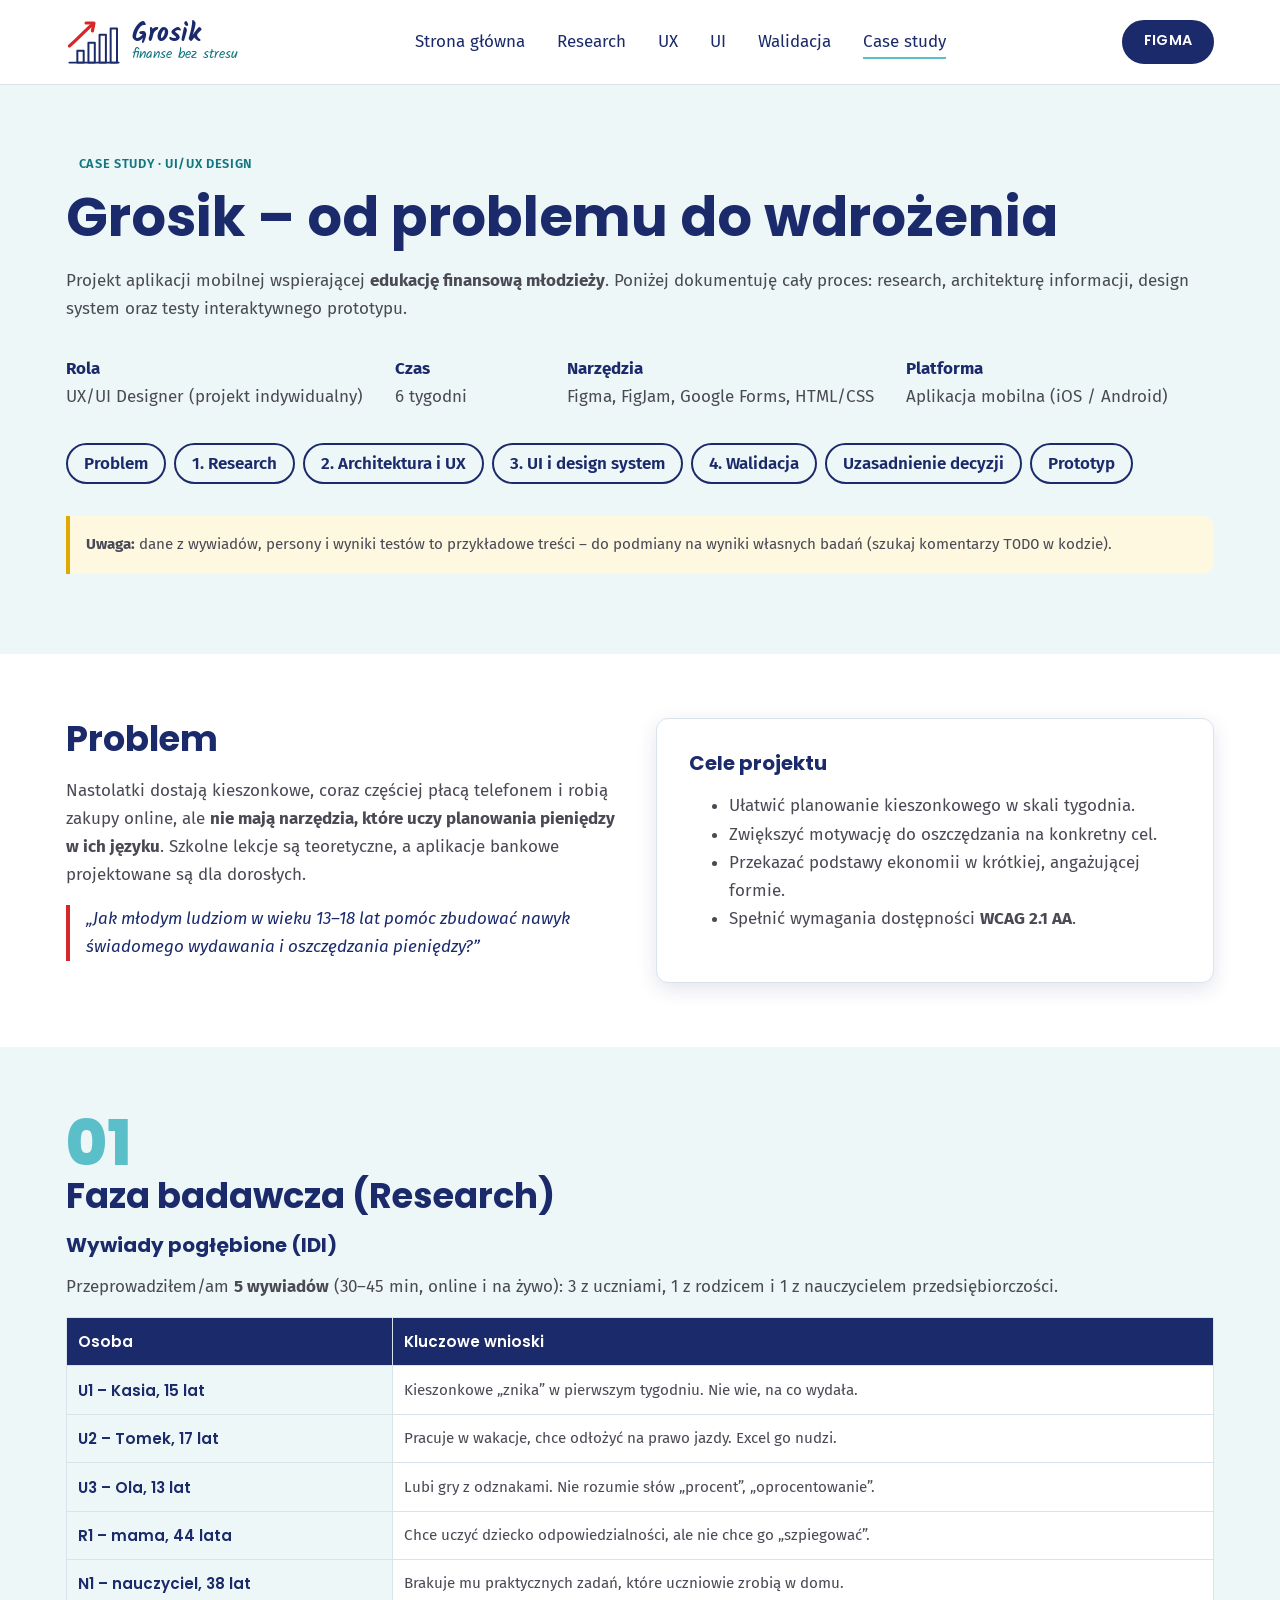
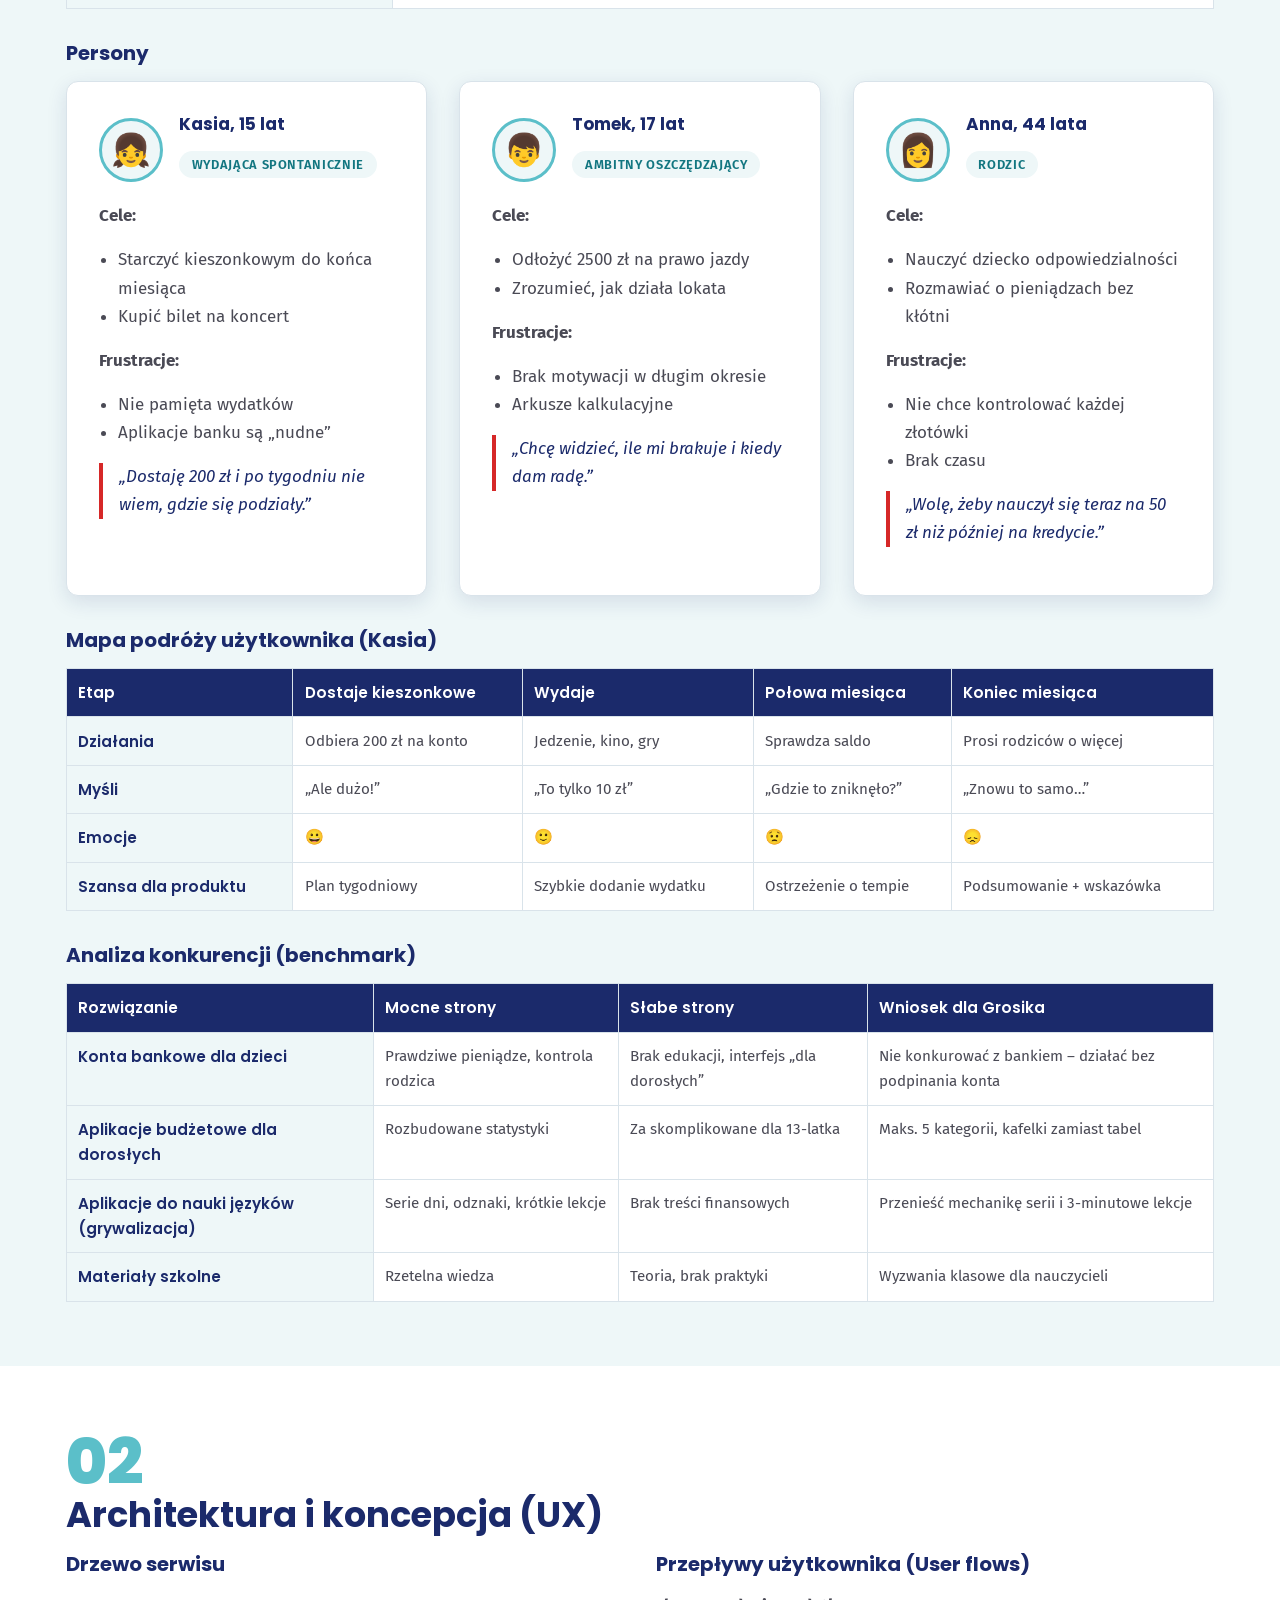
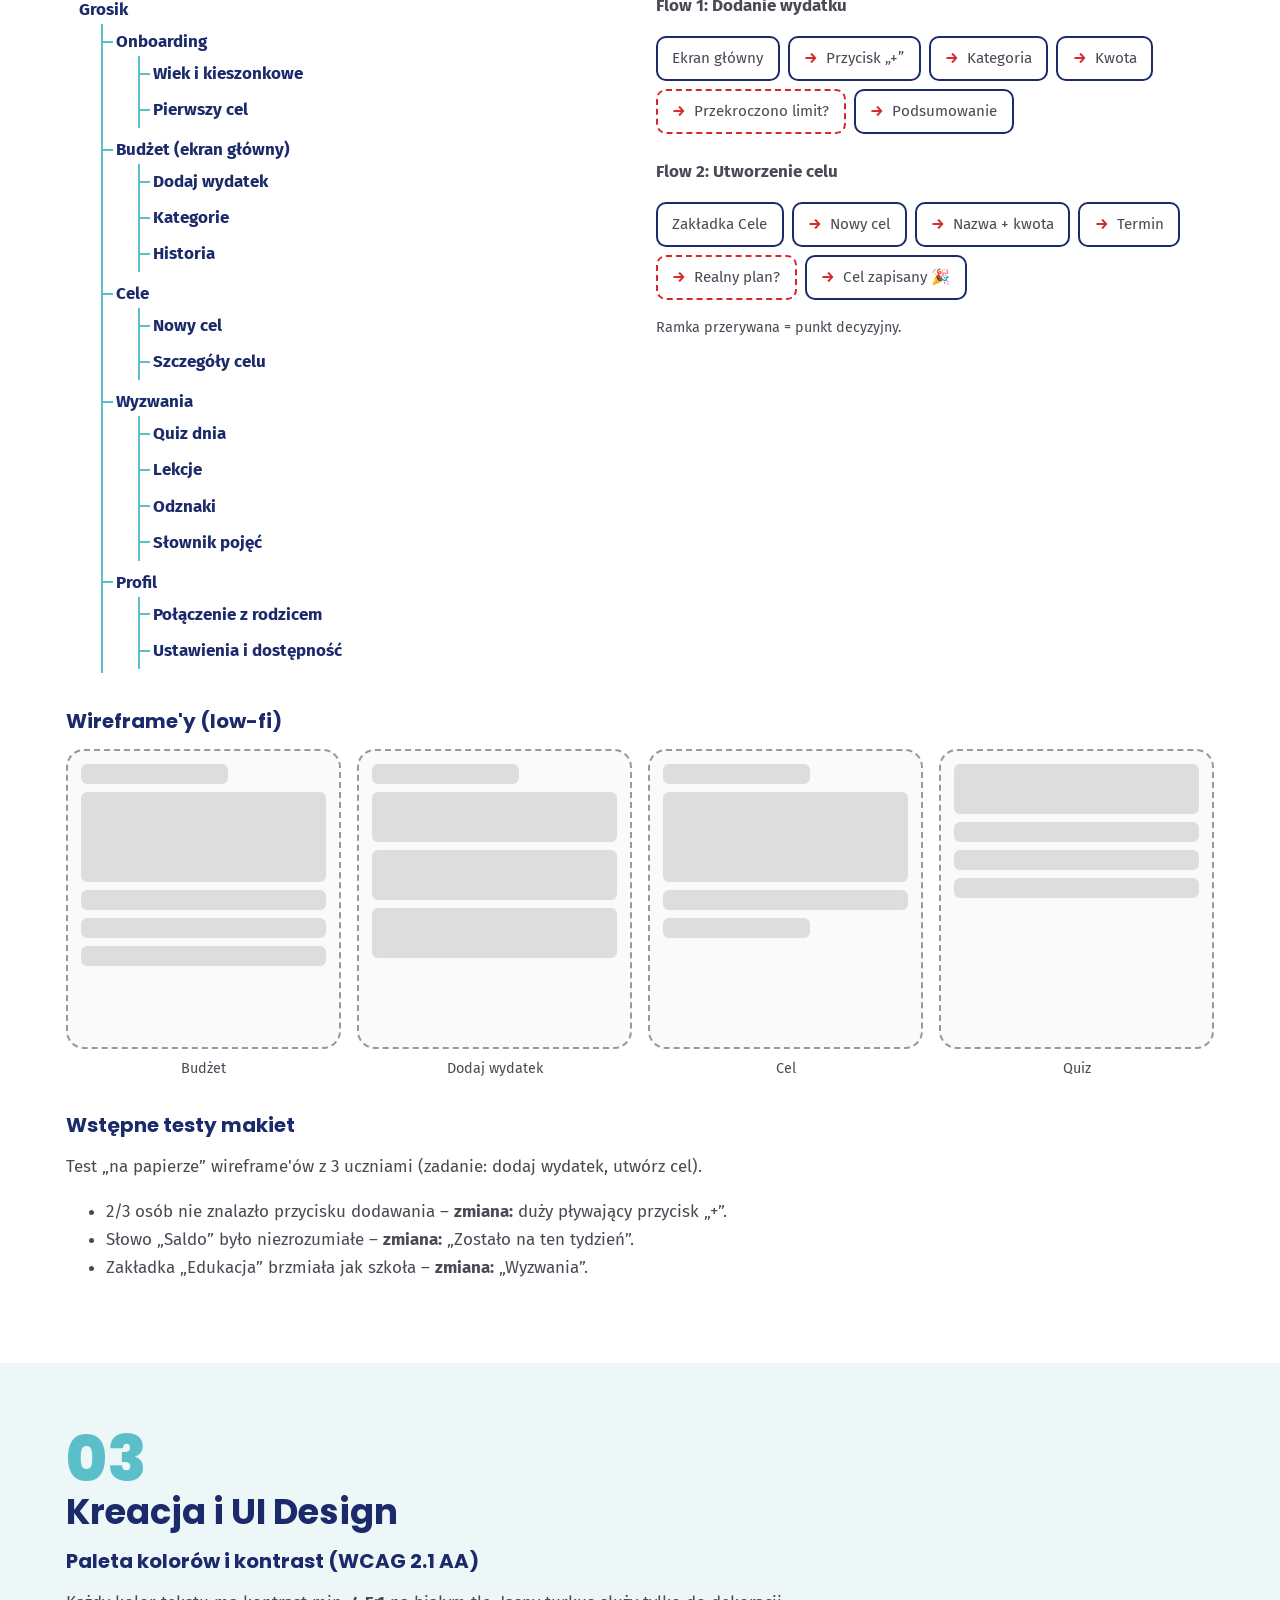
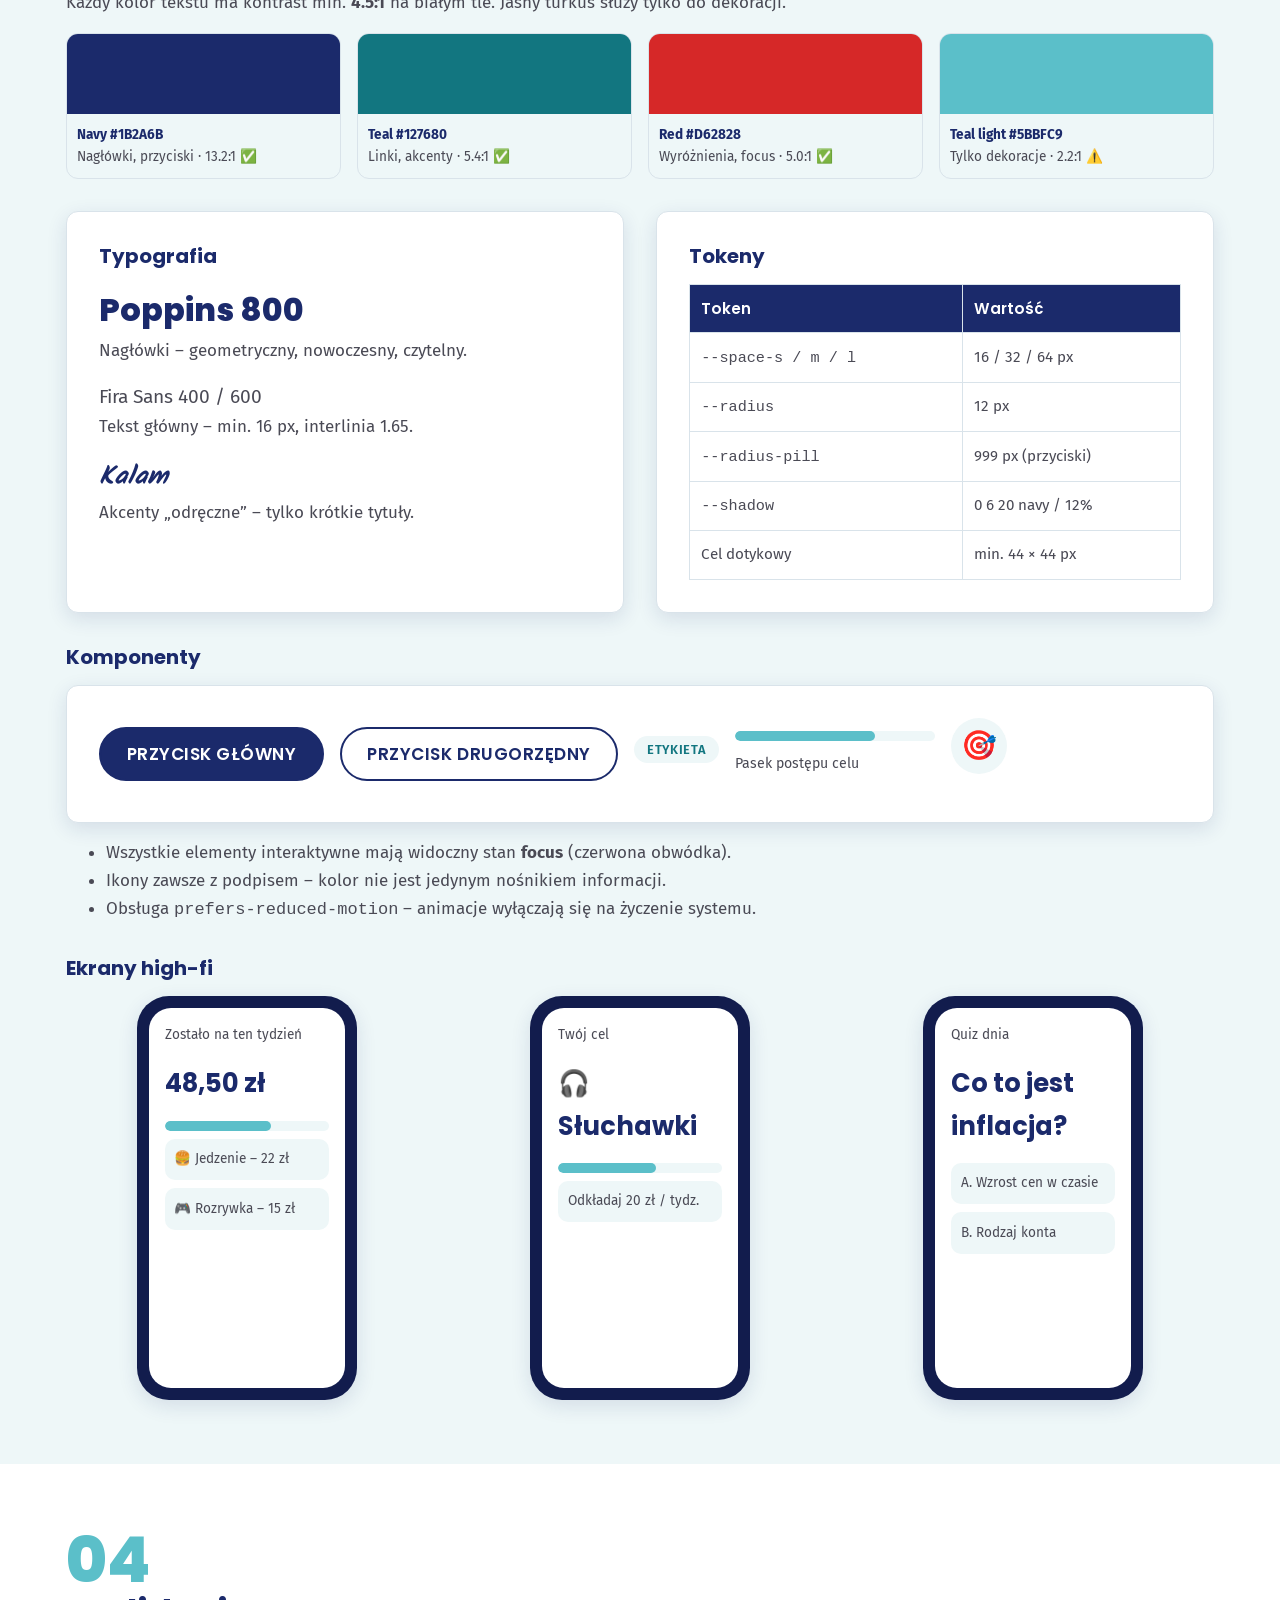
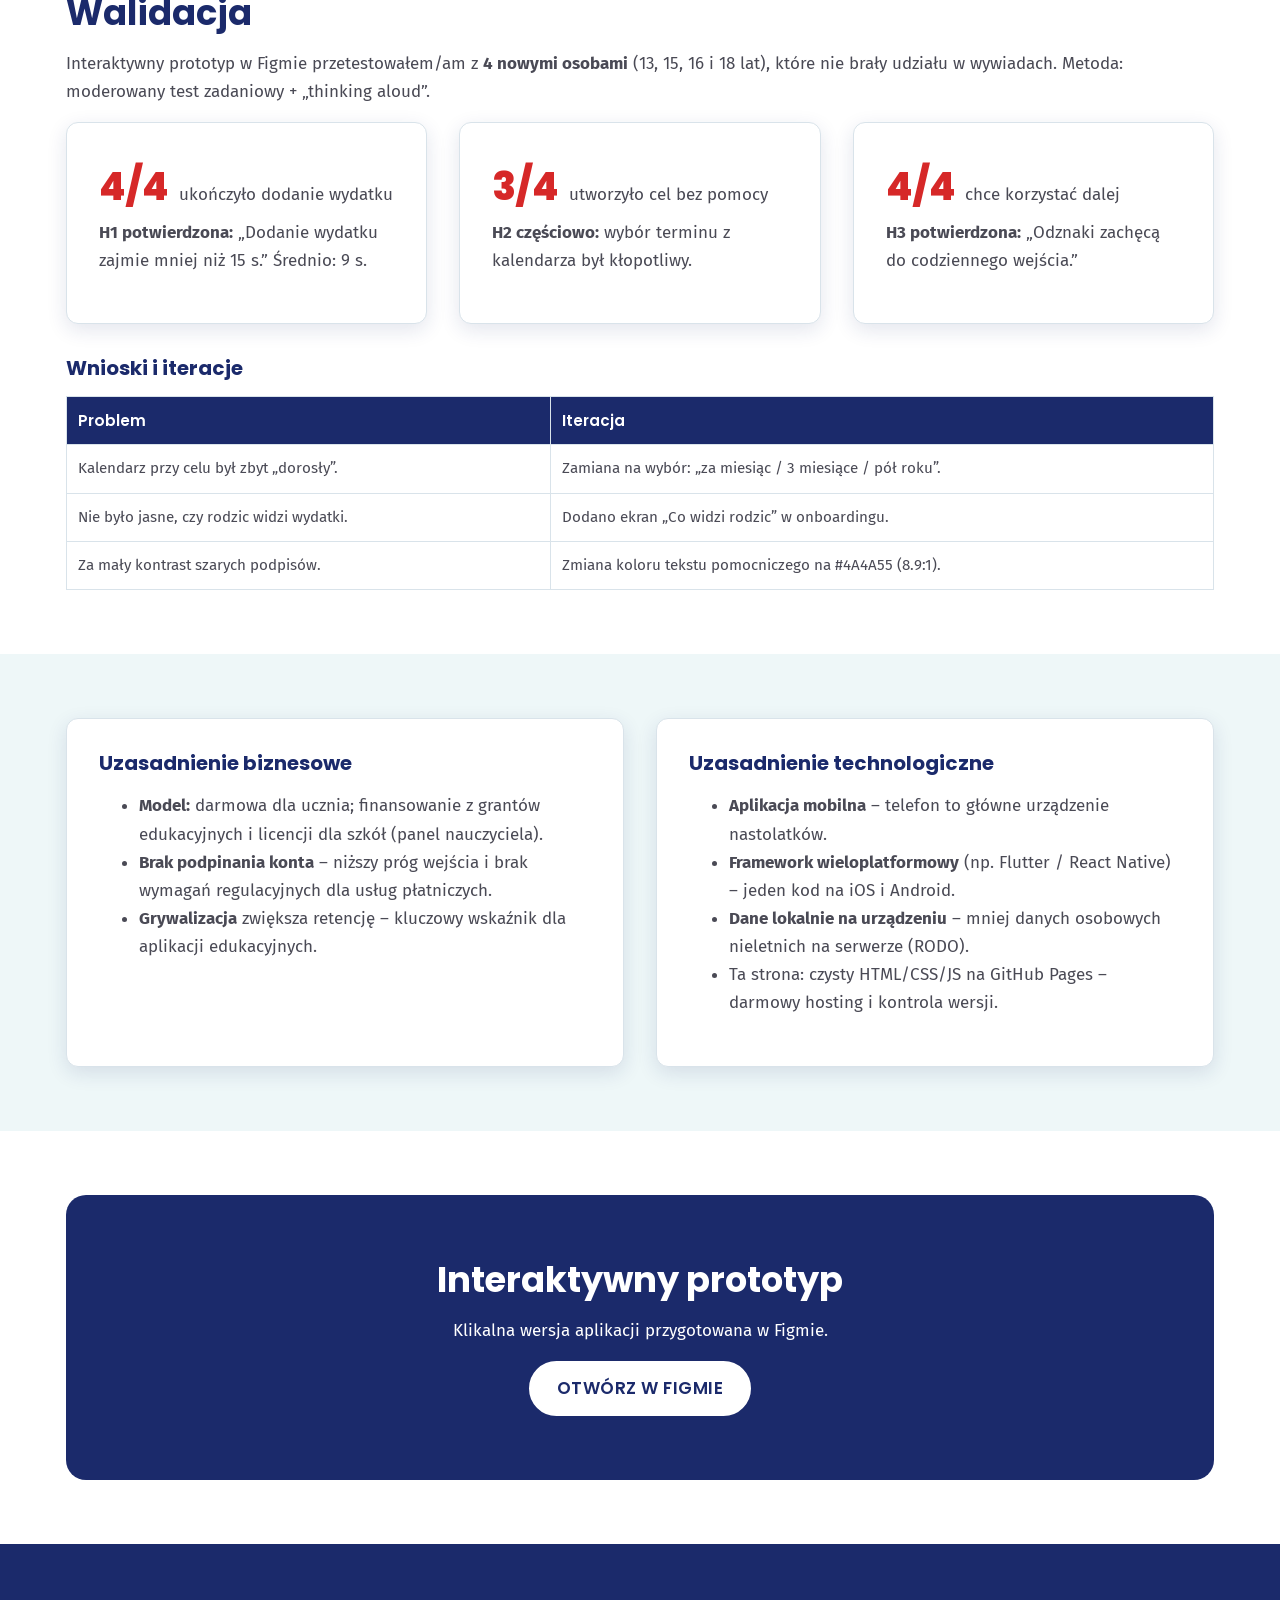
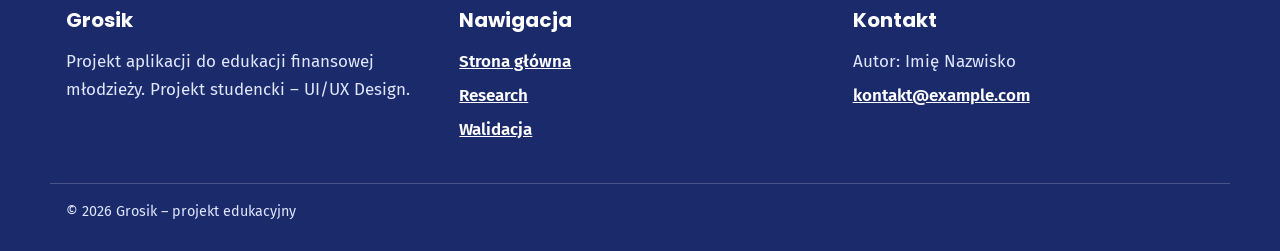
==== case-study.html @ 0643e60b "Pierwsza wersja strony" ====
<!DOCTYPE html>
<html lang="pl">
<head>
  <meta charset="UTF-8">
  <meta name="viewport" content="width=device-width, initial-scale=1.0">
  <title>Case study – Grosik | UI/UX Design</title>
  <meta name="description" content="Case study projektu aplikacji Grosik: research, architektura informacji, design system i testy użyteczności.">
  <link rel="icon" href="img/logo.svg" type="image/svg+xml">
  <link rel="preconnect" href="https://fonts.googleapis.com">
  <link rel="preconnect" href="https://fonts.gstatic.com" crossorigin>
  <link href="https://fonts.googleapis.com/css2?family=Fira+Sans:wght@400;600&family=Kalam:wght@400;700&family=Poppins:wght@400;600;700;800&display=swap" rel="stylesheet">
  <link rel="stylesheet" href="css/style.css">
</head>
<body>
  <a class="skip-link" href="#main">Przejdź do treści</a>

  <!-- ========== HEADER ========== -->
  <header class="header">
    <div class="container header__inner">
      <a href="index.html" class="logo" aria-label="Grosik – strona główna">
        <img src="img/logo.svg" alt="" width="56" height="46">
        <span class="logo__text">Grosik<small>finanse bez stresu</small></span>
      </a>

      <button class="nav__toggle" aria-expanded="false" aria-controls="menu" aria-label="Otwórz menu">☰</button>

      <nav class="nav" id="menu" aria-label="Menu główne">
        <ul>
          <li><a href="index.html">Strona główna</a></li>
          <li><a href="#research">Research</a></li>
          <li><a href="#ux">UX</a></li>
          <li><a href="#ui">UI</a></li>
          <li><a href="#walidacja">Walidacja</a></li>
          <li><a href="case-study.html" aria-current="page">Case study</a></li>
        </ul>
      </nav>

      <a href="#figma" class="btn btn--small header__login">Figma</a>
    </div>
  </header>

  <main id="main">
    <!-- ========== INTRO ========== -->
    <section class="cs-hero">
      <div class="container">
        <span class="tag">Case study · UI/UX Design</span>
        <h1>Grosik – od problemu do wdrożenia</h1>
        <p>
          Projekt aplikacji mobilnej wspierającej <strong>edukację finansową młodzieży</strong>.
          Poniżej dokumentuję cały proces: research, architekturę informacji, design system
          oraz testy interaktywnego prototypu.
        </p>

        <div class="cs-meta">
          <div><strong>Rola</strong>UX/UI Designer (projekt indywidualny)</div>
          <div><strong>Czas</strong>6 tygodni</div>
          <div><strong>Narzędzia</strong>Figma, FigJam, Google Forms, HTML/CSS</div>
          <div><strong>Platforma</strong>Aplikacja mobilna (iOS / Android)</div>
        </div>

        <ul class="toc" aria-label="Spis treści">
          <li><a href="#problem">Problem</a></li>
          <li><a href="#research">1. Research</a></li>
          <li><a href="#ux">2. Architektura i UX</a></li>
          <li><a href="#ui">3. UI i design system</a></li>
          <li><a href="#walidacja">4. Walidacja</a></li>
          <li><a href="#decyzje">Uzasadnienie decyzji</a></li>
          <li><a href="#figma">Prototyp</a></li>
        </ul>

        <p class="note" style="margin-top: 2rem;">
          <strong>Uwaga:</strong> dane z wywiadów, persony i wyniki testów to przykładowe treści –
          do podmiany na wyniki własnych badań (szukaj komentarzy <code>TODO</code> w kodzie).
        </p>
      </div>
    </section>

    <!-- ========== PROBLEM ========== -->
    <section class="section" id="problem">
      <div class="container grid-2">
        <div>
          <h2>Problem</h2>
          <p>
            Nastolatki dostają kieszonkowe, coraz częściej płacą telefonem i robią zakupy online,
            ale <strong>nie mają narzędzia, które uczy planowania pieniędzy w ich języku</strong>.
            Szkolne lekcje są teoretyczne, a aplikacje bankowe projektowane są dla dorosłych.
          </p>
          <p class="quote">„Jak młodym ludziom w wieku 13–18 lat pomóc zbudować nawyk świadomego
            wydawania i oszczędzania pieniędzy?”</p>
        </div>
        <div class="card">
          <h3>Cele projektu</h3>
          <ul>
            <li>Ułatwić planowanie kieszonkowego w skali tygodnia.</li>
            <li>Zwiększyć motywację do oszczędzania na konkretny cel.</li>
            <li>Przekazać podstawy ekonomii w krótkiej, angażującej formie.</li>
            <li>Spełnić wymagania dostępności <strong>WCAG 2.1 AA</strong>.</li>
          </ul>
        </div>
      </div>
    </section>

    <!-- ========== 1. RESEARCH ========== -->
    <section class="section section--soft" id="research">
      <div class="container">
        <span class="phase-number" aria-hidden="true">01</span>
        <h2>Faza badawcza (Research)</h2>

        <h3>Wywiady pogłębione (IDI)</h3>
        <!-- TODO: podmień na dane z własnych wywiadów -->
        <p>Przeprowadziłem/am <strong>5 wywiadów</strong> (30–45 min, online i na żywo): 3 z uczniami, 1 z rodzicem i 1 z nauczycielem przedsiębiorczości.</p>
        <div class="table-wrap">
          <table>
            <thead>
              <tr><th scope="col">Osoba</th><th scope="col">Kluczowe wnioski</th></tr>
            </thead>
            <tbody>
              <tr><th scope="row">U1 – Kasia, 15 lat</th><td>Kieszonkowe „znika” w pierwszym tygodniu. Nie wie, na co wydała.</td></tr>
              <tr><th scope="row">U2 – Tomek, 17 lat</th><td>Pracuje w wakacje, chce odłożyć na prawo jazdy. Excel go nudzi.</td></tr>
              <tr><th scope="row">U3 – Ola, 13 lat</th><td>Lubi gry z odznakami. Nie rozumie słów „procent”, „oprocentowanie”.</td></tr>
              <tr><th scope="row">R1 – mama, 44 lata</th><td>Chce uczyć dziecko odpowiedzialności, ale nie chce go „szpiegować”.</td></tr>
              <tr><th scope="row">N1 – nauczyciel, 38 lat</th><td>Brakuje mu praktycznych zadań, które uczniowie zrobią w domu.</td></tr>
            </tbody>
          </table>
        </div>

        <h3 style="margin-top: 2rem;">Persony</h3>
        <div class="grid-3">
          <article class="card persona">
            <div class="persona__head">
              <div class="avatar" aria-hidden="true">👧</div>
              <div><h4>Kasia, 15 lat</h4><span class="tag">Wydająca spontanicznie</span></div>
            </div>
            <p><strong>Cele:</strong></p>
            <ul><li>Starczyć kieszonkowym do końca miesiąca</li><li>Kupić bilet na koncert</li></ul>
            <p><strong>Frustracje:</strong></p>
            <ul><li>Nie pamięta wydatków</li><li>Aplikacje banku są „nudne”</li></ul>
            <p class="quote">„Dostaję 200 zł i po tygodniu nie wiem, gdzie się podziały.”</p>
          </article>
          <article class="card persona">
            <div class="persona__head">
              <div class="avatar" aria-hidden="true">👦</div>
              <div><h4>Tomek, 17 lat</h4><span class="tag">Ambitny oszczędzający</span></div>
            </div>
            <p><strong>Cele:</strong></p>
            <ul><li>Odłożyć 2500 zł na prawo jazdy</li><li>Zrozumieć, jak działa lokata</li></ul>
            <p><strong>Frustracje:</strong></p>
            <ul><li>Brak motywacji w długim okresie</li><li>Arkusze kalkulacyjne</li></ul>
            <p class="quote">„Chcę widzieć, ile mi brakuje i kiedy dam radę.”</p>
          </article>
          <article class="card persona">
            <div class="persona__head">
              <div class="avatar" aria-hidden="true">👩</div>
              <div><h4>Anna, 44 lata</h4><span class="tag">Rodzic</span></div>
            </div>
            <p><strong>Cele:</strong></p>
            <ul><li>Nauczyć dziecko odpowiedzialności</li><li>Rozmawiać o pieniądzach bez kłótni</li></ul>
            <p><strong>Frustracje:</strong></p>
            <ul><li>Nie chce kontrolować każdej złotówki</li><li>Brak czasu</li></ul>
            <p class="quote">„Wolę, żeby nauczył się teraz na 50 zł niż później na kredycie.”</p>
          </article>
        </div>

        <h3 style="margin-top: 2rem;">Mapa podróży użytkownika (Kasia)</h3>
        <div class="table-wrap">
          <table>
            <thead>
              <tr>
                <th scope="col">Etap</th>
                <th scope="col">Dostaje kieszonkowe</th>
                <th scope="col">Wydaje</th>
                <th scope="col">Połowa miesiąca</th>
                <th scope="col">Koniec miesiąca</th>
              </tr>
            </thead>
            <tbody>
              <tr><th scope="row">Działania</th><td>Odbiera 200 zł na konto</td><td>Jedzenie, kino, gry</td><td>Sprawdza saldo</td><td>Prosi rodziców o więcej</td></tr>
              <tr><th scope="row">Myśli</th><td>„Ale dużo!”</td><td>„To tylko 10 zł”</td><td>„Gdzie to zniknęło?”</td><td>„Znowu to samo…”</td></tr>
              <tr><th scope="row">Emocje</th><td>😀</td><td>🙂</td><td>😟</td><td>😞</td></tr>
              <tr><th scope="row">Szansa dla produktu</th><td>Plan tygodniowy</td><td>Szybkie dodanie wydatku</td><td>Ostrzeżenie o tempie</td><td>Podsumowanie + wskazówka</td></tr>
            </tbody>
          </table>
        </div>

        <h3 style="margin-top: 2rem;">Analiza konkurencji (benchmark)</h3>
        <div class="table-wrap">
          <table>
            <thead>
              <tr><th scope="col">Rozwiązanie</th><th scope="col">Mocne strony</th><th scope="col">Słabe strony</th><th scope="col">Wniosek dla Grosika</th></tr>
            </thead>
            <tbody>
              <tr><th scope="row">Konta bankowe dla dzieci</th><td>Prawdziwe pieniądze, kontrola rodzica</td><td>Brak edukacji, interfejs „dla dorosłych”</td><td>Nie konkurować z bankiem – działać bez podpinania konta</td></tr>
              <tr><th scope="row">Aplikacje budżetowe dla dorosłych</th><td>Rozbudowane statystyki</td><td>Za skomplikowane dla 13-latka</td><td>Maks. 5 kategorii, kafelki zamiast tabel</td></tr>
              <tr><th scope="row">Aplikacje do nauki języków (grywalizacja)</th><td>Serie dni, odznaki, krótkie lekcje</td><td>Brak treści finansowych</td><td>Przenieść mechanikę serii i 3-minutowe lekcje</td></tr>
              <tr><th scope="row">Materiały szkolne</th><td>Rzetelna wiedza</td><td>Teoria, brak praktyki</td><td>Wyzwania klasowe dla nauczycieli</td></tr>
            </tbody>
          </table>
        </div>
      </div>
    </section>

    <!-- ========== 2. UX ========== -->
    <section class="section" id="ux">
      <div class="container">
        <span class="phase-number" aria-hidden="true">02</span>
        <h2>Architektura i koncepcja (UX)</h2>

        <div class="grid-2">
          <div>
            <h3>Drzewo serwisu</h3>
            <ul class="tree">
              <li>Grosik
                <ul>
                  <li>Onboarding
                    <ul><li>Wiek i kieszonkowe</li><li>Pierwszy cel</li></ul>
                  </li>
                  <li>Budżet (ekran główny)
                    <ul><li>Dodaj wydatek</li><li>Kategorie</li><li>Historia</li></ul>
                  </li>
                  <li>Cele
                    <ul><li>Nowy cel</li><li>Szczegóły celu</li></ul>
                  </li>
                  <li>Wyzwania
                    <ul><li>Quiz dnia</li><li>Lekcje</li><li>Odznaki</li><li>Słownik pojęć</li></ul>
                  </li>
                  <li>Profil
                    <ul><li>Połączenie z rodzicem</li><li>Ustawienia i dostępność</li></ul>
                  </li>
                </ul>
              </li>
            </ul>
          </div>
          <div>
            <h3>Przepływy użytkownika (User flows)</h3>
            <p><strong>Flow 1: Dodanie wydatku</strong></p>
            <ol class="flow">
              <li>Ekran główny</li>
              <li>Przycisk „+”</li>
              <li>Kategoria</li>
              <li>Kwota</li>
              <li class="flow__decision">Przekroczono limit?</li>
              <li>Podsumowanie</li>
            </ol>
            <p style="margin-top: 1.5rem;"><strong>Flow 2: Utworzenie celu</strong></p>
            <ol class="flow">
              <li>Zakładka Cele</li>
              <li>Nowy cel</li>
              <li>Nazwa + kwota</li>
              <li>Termin</li>
              <li class="flow__decision">Realny plan?</li>
              <li>Cel zapisany 🎉</li>
            </ol>
            <p style="margin-top: 1rem; font-size: 0.9rem;">Ramka przerywana = punkt decyzyjny.</p>
          </div>
        </div>

        <h3 style="margin-top: 2rem;">Wireframe'y (low-fi)</h3>
        <!-- TODO: można tu wstawić zrzuty z Figmy: <img src="img/wireframe-1.png" alt="..."> -->
        <div class="grid-4">
          <figure style="margin:0">
            <div class="wire" aria-hidden="true">
              <div class="wire__box wire__box--s"></div>
              <div class="wire__box wire__box--l"></div>
              <div class="wire__box"></div><div class="wire__box"></div><div class="wire__box"></div>
            </div>
            <figcaption class="wire__caption">Budżet</figcaption>
          </figure>
          <figure style="margin:0">
            <div class="wire" aria-hidden="true">
              <div class="wire__box wire__box--s"></div>
              <div class="wire__box wire__box--m"></div><div class="wire__box wire__box--m"></div><div class="wire__box wire__box--m"></div>
            </div>
            <figcaption class="wire__caption">Dodaj wydatek</figcaption>
          </figure>
          <figure style="margin:0">
            <div class="wire" aria-hidden="true">
              <div class="wire__box wire__box--s"></div>
              <div class="wire__box wire__box--l"></div>
              <div class="wire__box"></div><div class="wire__box wire__box--s"></div>
            </div>
            <figcaption class="wire__caption">Cel</figcaption>
          </figure>
          <figure style="margin:0">
            <div class="wire" aria-hidden="true">
              <div class="wire__box wire__box--m"></div>
              <div class="wire__box"></div><div class="wire__box"></div><div class="wire__box"></div>
            </div>
            <figcaption class="wire__caption">Quiz</figcaption>
          </figure>
        </div>

        <h3 style="margin-top: 2rem;">Wstępne testy makiet</h3>
        <p>Test „na papierze” wireframe'ów z 3 uczniami (zadanie: dodaj wydatek, utwórz cel).</p>
        <ul>
          <li>2/3 osób nie znalazło przycisku dodawania – <strong>zmiana:</strong> duży pływający przycisk „+”.</li>
          <li>Słowo „Saldo” było niezrozumiałe – <strong>zmiana:</strong> „Zostało na ten tydzień”.</li>
          <li>Zakładka „Edukacja” brzmiała jak szkoła – <strong>zmiana:</strong> „Wyzwania”.</li>
        </ul>
      </div>
    </section>

    <!-- ========== 3. UI ========== -->
    <section class="section section--soft" id="ui">
      <div class="container">
        <span class="phase-number" aria-hidden="true">03</span>
        <h2>Kreacja i UI Design</h2>

        <h3>Paleta kolorów i kontrast (WCAG 2.1 AA)</h3>
        <p>Każdy kolor tekstu ma kontrast min. <strong>4.5:1</strong> na białym tle. Jasny turkus służy tylko do dekoracji.</p>
        <div class="grid-4">
          <div class="swatch">
            <div class="swatch__color" style="background: #1b2a6b"></div>
            <div class="swatch__info"><strong>Navy #1B2A6B</strong>Nagłówki, przyciski · 13.2:1 ✅</div>
          </div>
          <div class="swatch">
            <div class="swatch__color" style="background: #127680"></div>
            <div class="swatch__info"><strong>Teal #127680</strong>Linki, akcenty · 5.4:1 ✅</div>
          </div>
          <div class="swatch">
            <div class="swatch__color" style="background: #d62828"></div>
            <div class="swatch__info"><strong>Red #D62828</strong>Wyróżnienia, focus · 5.0:1 ✅</div>
          </div>
          <div class="swatch">
            <div class="swatch__color" style="background: #5bbfc9"></div>
            <div class="swatch__info"><strong>Teal light #5BBFC9</strong>Tylko dekoracje · 2.2:1 ⚠️</div>
          </div>
        </div>

        <div class="grid-2" style="margin-top: 2rem;">
          <div class="card">
            <h3>Typografia</h3>
            <p style="font-family: var(--font-head); font-size: 2rem; font-weight: 800; color: var(--navy); margin: 0;">Poppins 800</p>
            <p>Nagłówki – geometryczny, nowoczesny, czytelny.</p>
            <p style="font-size: 1.2rem; margin: 0;">Fira Sans 400 / 600</p>
            <p>Tekst główny – min. 16 px, interlinia 1.65.</p>
            <p class="hand" style="font-size: 1.6rem; color: var(--navy); margin: 0;">Kalam</p>
            <p>Akcenty „odręczne” – tylko krótkie tytuły.</p>
          </div>
          <div class="card">
            <h3>Tokeny</h3>
            <div class="table-wrap">
              <table>
                <thead><tr><th scope="col">Token</th><th scope="col">Wartość</th></tr></thead>
                <tbody>
                  <tr><td><code>--space-s / m / l</code></td><td>16 / 32 / 64 px</td></tr>
                  <tr><td><code>--radius</code></td><td>12 px</td></tr>
                  <tr><td><code>--radius-pill</code></td><td>999 px (przyciski)</td></tr>
                  <tr><td><code>--shadow</code></td><td>0 6 20 navy / 12%</td></tr>
                  <tr><td>Cel dotykowy</td><td>min. 44 × 44 px</td></tr>
                </tbody>
              </table>
            </div>
          </div>
        </div>

        <h3 style="margin-top: 2rem;">Komponenty</h3>
        <div class="card" style="display: flex; flex-wrap: wrap; gap: 1rem; align-items: center;">
          <a href="#ui" class="btn">Przycisk główny</a>
          <a href="#ui" class="btn btn--outline">Przycisk drugorzędny</a>
          <span class="tag">Etykieta</span>
          <div style="width: 200px;">
            <div class="phone__bar phone__bar--fill" style="--fill: 70%"></div>
            <small>Pasek postępu celu</small>
          </div>
          <div class="card__icon" aria-hidden="true">🎯</div>
        </div>
        <ul style="margin-top: 1rem;">
          <li>Wszystkie elementy interaktywne mają widoczny stan <strong>focus</strong> (czerwona obwódka).</li>
          <li>Ikony zawsze z podpisem – kolor nie jest jedynym nośnikiem informacji.</li>
          <li>Obsługa <code>prefers-reduced-motion</code> – animacje wyłączają się na życzenie systemu.</li>
        </ul>

        <h3 style="margin-top: 2rem;">Ekrany high-fi</h3>
        <!-- TODO: wstaw eksporty z Figmy, np. <img src="img/hifi-budzet.png" alt="Ekran budżetu..."> -->
        <div class="grid-3">
          <div class="phone" aria-label="Ekran budżetu" role="img">
            <div class="phone__screen">
              <p>Zostało na ten tydzień</p>
              <p class="phone__big">48,50 zł</p>
              <div class="phone__bar phone__bar--fill" style="--fill: 65%"></div>
              <div class="phone__tile">🍔 Jedzenie – 22 zł</div>
              <div class="phone__tile">🎮 Rozrywka – 15 zł</div>
            </div>
          </div>
          <div class="phone" aria-label="Ekran celu oszczędnościowego" role="img">
            <div class="phone__screen">
              <p>Twój cel</p>
              <p class="phone__big">🎧 Słuchawki</p>
              <div class="phone__bar phone__bar--fill" style="--fill: 60%"></div>
              <div class="phone__tile">Odkładaj 20 zł / tydz.</div>
            </div>
          </div>
          <div class="phone" aria-label="Ekran quizu dnia" role="img">
            <div class="phone__screen">
              <p>Quiz dnia</p>
              <p class="phone__big">Co to jest inflacja?</p>
              <div class="phone__tile">A. Wzrost cen w czasie</div>
              <div class="phone__tile">B. Rodzaj konta</div>
            </div>
          </div>
        </div>
      </div>
    </section>

    <!-- ========== 4. WALIDACJA ========== -->
    <section class="section" id="walidacja">
      <div class="container">
        <span class="phase-number" aria-hidden="true">04</span>
        <h2>Walidacja</h2>
        <!-- TODO: podmień na wyniki własnych testów -->
        <p>Interaktywny prototyp w Figmie przetestowałem/am z <strong>4 nowymi osobami</strong> (13, 15, 16 i 18 lat), które nie brały udziału w wywiadach. Metoda: moderowany test zadaniowy + „thinking aloud”.</p>

        <div class="grid-3">
          <div class="card">
            <div class="result"><span class="result__num">4/4</span><span>ukończyło dodanie wydatku</span></div>
            <p><strong>H1 potwierdzona:</strong> „Dodanie wydatku zajmie mniej niż 15 s.” Średnio: 9 s.</p>
          </div>
          <div class="card">
            <div class="result"><span class="result__num">3/4</span><span>utworzyło cel bez pomocy</span></div>
            <p><strong>H2 częściowo:</strong> wybór terminu z kalendarza był kłopotliwy.</p>
          </div>
          <div class="card">
            <div class="result"><span class="result__num">4/4</span><span>chce korzystać dalej</span></div>
            <p><strong>H3 potwierdzona:</strong> „Odznaki zachęcą do codziennego wejścia.”</p>
          </div>
        </div>

        <h3 style="margin-top: 2rem;">Wnioski i iteracje</h3>
        <div class="table-wrap">
          <table>
            <thead><tr><th scope="col">Problem</th><th scope="col">Iteracja</th></tr></thead>
            <tbody>
              <tr><td>Kalendarz przy celu był zbyt „dorosły”.</td><td>Zamiana na wybór: „za miesiąc / 3 miesiące / pół roku”.</td></tr>
              <tr><td>Nie było jasne, czy rodzic widzi wydatki.</td><td>Dodano ekran „Co widzi rodzic” w onboardingu.</td></tr>
              <tr><td>Za mały kontrast szarych podpisów.</td><td>Zmiana koloru tekstu pomocniczego na #4A4A55 (8.9:1).</td></tr>
            </tbody>
          </table>
        </div>
      </div>
    </section>

    <!-- ========== DECYZJE ========== -->
    <section class="section section--soft" id="decyzje">
      <div class="container grid-2">
        <div class="card">
          <h3>Uzasadnienie biznesowe</h3>
          <ul>
            <li><strong>Model:</strong> darmowa dla ucznia; finansowanie z grantów edukacyjnych i licencji dla szkół (panel nauczyciela).</li>
            <li><strong>Brak podpinania konta</strong> – niższy próg wejścia i brak wymagań regulacyjnych dla usług płatniczych.</li>
            <li><strong>Grywalizacja</strong> zwiększa retencję – kluczowy wskaźnik dla aplikacji edukacyjnych.</li>
          </ul>
        </div>
        <div class="card">
          <h3>Uzasadnienie technologiczne</h3>
          <ul>
            <li><strong>Aplikacja mobilna</strong> – telefon to główne urządzenie nastolatków.</li>
            <li><strong>Framework wieloplatformowy</strong> (np. Flutter / React Native) – jeden kod na iOS i Android.</li>
            <li><strong>Dane lokalnie na urządzeniu</strong> – mniej danych osobowych nieletnich na serwerze (RODO).</li>
            <li>Ta strona: czysty HTML/CSS/JS na GitHub Pages – darmowy hosting i kontrola wersji.</li>
          </ul>
        </div>
      </div>
    </section>

    <!-- ========== FIGMA ========== -->
    <section class="section" id="figma">
      <div class="container">
        <div class="cta">
          <h2>Interaktywny prototyp</h2>
          <p>Klikalna wersja aplikacji przygotowana w Figmie.</p>
          <!-- TODO: wklej link do swojego prototypu w Figmie -->
          <a href="https://www.figma.com/" class="btn" target="_blank" rel="noopener">Otwórz w Figmie</a>
        </div>
      </div>
    </section>
  </main>

  <!-- ========== FOOTER ========== -->
  <footer class="footer">
    <div class="container grid-3">
      <div>
        <h3>Grosik</h3>
        <p>Projekt aplikacji do edukacji finansowej młodzieży. Projekt studencki – UI/UX Design.</p>
      </div>
      <div>
        <h3>Nawigacja</h3>
        <ul>
          <li><a href="index.html">Strona główna</a></li>
          <li><a href="#research">Research</a></li>
          <li><a href="#walidacja">Walidacja</a></li>
        </ul>
      </div>
      <div>
        <h3>Kontakt</h3>
        <ul>
          <li>Autor: <!-- TODO: wpisz imię i nazwisko --> Imię Nazwisko</li>
          <li><a href="mailto:kontakt@example.com">kontakt@example.com</a></li>
        </ul>
      </div>
    </div>
    <div class="container footer__bottom">
      © <span id="year">2026</span> Grosik – projekt edukacyjny
    </div>
  </footer>

  <script src="js/main.js"></script>
</body>
</html>
---- css/style.css ----
/* =========================================================
   Grosik – arkusz stylów
   Struktura: 1. Tokeny  2. Baza  3. Layout  4. Komponenty
              5. Sekcje strony głównej  6. Case study  7. RWD
   ========================================================= */

/* ---------- 1. TOKENY (design system) ---------- */
:root {
  /* kolory */
  --navy: #1b2a6b;        /* główny – kontrast z białym 13.2:1 */
  --navy-dark: #121c4d;
  --teal: #127680;        /* tekst akcentowy – 5.4:1 */
  --teal-light: #5bbfc9;  /* tylko dekoracje (ramki, tła) */
  --red: #d62828;         /* wyróżnienia – 5.0:1 */
  --text: #4a4a55;        /* tekst główny – 8.9:1 */
  --bg: #ffffff;
  --bg-soft: #eef7f8;
  --border: #d9e3ea;

  /* typografia */
  --font-head: "Poppins", Arial, sans-serif;
  --font-body: "Fira Sans", Arial, sans-serif;
  --font-hand: "Kalam", "Comic Sans MS", cursive;

  /* odstępy i zaokrąglenia */
  --space-xs: 0.5rem;
  --space-s: 1rem;
  --space-m: 2rem;
  --space-l: 4rem;
  --radius: 12px;
  --radius-pill: 999px;
  --shadow: 0 6px 20px rgba(27, 42, 107, 0.12);
  --max-width: 1180px;
}

/* ---------- 2. BAZA ---------- */
*,
*::before,
*::after {
  box-sizing: border-box;
}

html {
  scroll-behavior: smooth;
}

body {
  margin: 0;
  font-family: var(--font-body);
  font-size: 1.0625rem;
  line-height: 1.65;
  color: var(--text);
  background: var(--bg);
}

h1, h2, h3, h4 {
  font-family: var(--font-head);
  color: var(--navy);
  line-height: 1.2;
  margin: 0 0 var(--space-s);
}

h2 { font-size: clamp(1.6rem, 3vw, 2.2rem); }
h3 { font-size: 1.25rem; }

p { margin: 0 0 var(--space-s); }

a {
  color: var(--teal);
  font-weight: 600;
}

a:hover { color: var(--navy); }

img, svg { max-width: 100%; display: block; }

/* widoczny focus – WCAG 2.4.7 */
:focus-visible {
  outline: 3px solid var(--red);
  outline-offset: 3px;
}

.skip-link {
  position: absolute;
  left: -999px;
  top: 0;
  background: var(--navy);
  color: #fff;
  padding: var(--space-xs) var(--space-s);
  z-index: 100;
}
.skip-link:focus { left: var(--space-s); }

.hand {
  font-family: var(--font-hand);
  font-style: italic;
  font-weight: 700;
}

.highlight { color: var(--red); }

/* ---------- 3. LAYOUT ---------- */
.container {
  width: 100%;
  max-width: var(--max-width);
  margin: 0 auto;
  padding: 0 var(--space-s);
}

.section { padding: var(--space-l) 0; }
.section--soft { background: var(--bg-soft); }

.grid-2 {
  display: grid;
  grid-template-columns: repeat(2, 1fr);
  gap: var(--space-m);
}

.grid-3 {
  display: grid;
  grid-template-columns: repeat(3, 1fr);
  gap: var(--space-m);
}

.grid-4 {
  display: grid;
  grid-template-columns: repeat(4, 1fr);
  gap: var(--space-s);
}

/* ---------- 4. KOMPONENTY ---------- */

/* Header / nawigacja */
.header {
  position: sticky;
  top: 0;
  z-index: 50;
  background: rgba(255, 255, 255, 0.96);
  border-bottom: 1px solid var(--border);
}

.header__inner {
  display: flex;
  align-items: center;
  justify-content: space-between;
  gap: var(--space-m);
  min-height: 84px;
}

.logo {
  display: flex;
  align-items: center;
  gap: 0.6rem;
  text-decoration: none;
}

.logo svg { width: 56px; height: 46px; }

.logo__text {
  font-family: var(--font-hand);
  font-weight: 700;
  font-size: 1.6rem;
  color: var(--navy);
  line-height: 1;
}

.logo__text small {
  display: block;
  font-size: 0.85rem;
  font-weight: 400;
  color: var(--teal);
}

.nav ul {
  display: flex;
  align-items: center;
  gap: var(--space-m);
  list-style: none;
  margin: 0;
  padding: 0;
}

.nav a {
  color: var(--navy);
  font-weight: 400;
  text-decoration: none;
  padding: 0.3rem 0;
  border-bottom: 2px solid transparent;
}

.nav a:hover,
.nav a[aria-current="page"] {
  border-bottom-color: var(--teal-light);
}

.nav__toggle {
  display: none;
  background: none;
  border: 2px solid var(--navy);
  border-radius: 8px;
  padding: 0.4rem 0.7rem;
  font-size: 1.2rem;
  color: var(--navy);
  cursor: pointer;
}

/* Przyciski */
.btn {
  display: inline-block;
  font-family: var(--font-head);
  font-weight: 600;
  text-transform: uppercase;
  letter-spacing: 0.03em;
  text-decoration: none;
  color: #fff;
  background: var(--navy);
  padding: 0.7rem 1.6rem;
  border-radius: var(--radius-pill);
  border: 2px solid var(--navy);
  transition: background 0.2s, transform 0.2s;
  min-height: 44px; /* cel dotykowy */
}

.btn:hover {
  background: var(--navy-dark);
  color: #fff;
  transform: translateY(-2px);
}

.btn--outline {
  background: transparent;
  color: var(--navy);
}

.btn--outline:hover { background: var(--navy); }

.btn--small { padding: 0.45rem 1.2rem; font-size: 0.9rem; }

/* Karta */
.card {
  background: #fff;
  border: 1px solid var(--border);
  border-radius: var(--radius);
  padding: var(--space-m);
  box-shadow: var(--shadow);
}

.card__icon {
  width: 56px;
  height: 56px;
  display: grid;
  place-items: center;
  font-size: 1.8rem;
  border-radius: 50%;
  background: var(--bg-soft);
  margin-bottom: var(--space-s);
}

/* Etykieta */
.tag {
  display: inline-block;
  font-size: 0.8rem;
  font-weight: 600;
  text-transform: uppercase;
  letter-spacing: 0.05em;
  color: var(--teal);
  background: var(--bg-soft);
  border-radius: var(--radius-pill);
  padding: 0.2rem 0.8rem;
  margin-bottom: var(--space-xs);
}

/* Ramka w stylu oryginału (turkusowa linia) */
.frame {
  border: 6px solid var(--teal-light);
  border-radius: 20px;
  padding: var(--space-m);
}

/* Footer */
.footer {
  background: var(--navy);
  color: #dfe6ff;
  padding: var(--space-l) 0 var(--space-m);
}

.footer h3 { color: #fff; }
.footer a { color: #fff; }

.footer__bottom {
  border-top: 1px solid rgba(255, 255, 255, 0.2);
  margin-top: var(--space-m);
  padding-top: var(--space-s);
  font-size: 0.9rem;
}

.footer ul { list-style: none; padding: 0; margin: 0; }
.footer li { margin-bottom: 0.4rem; }

/* ---------- 5. STRONA GŁÓWNA ---------- */

/* Hero */
.hero { padding: var(--space-l) 0 var(--space-m); }

.hero__top {
  display: grid;
  grid-template-columns: 1fr 1.3fr;
  gap: var(--space-m);
  align-items: end;
}

.hero__lead {
  text-align: right;
  font-family: var(--font-head);
  font-size: 1.35rem;
  color: var(--teal);
  margin: 0;
}

.hero__lead strong { font-weight: 700; }

.hero__lead em {
  display: block;
  margin-top: var(--space-s);
  color: var(--navy);
}

.hero__title {
  border-right: 6px solid var(--teal-light);
  padding-right: var(--space-m);
}

.hero__title h1 {
  font-size: clamp(2.6rem, 6vw, 4.8rem);
  font-weight: 800;
  margin: 0;
}

.hero__title p {
  font-family: var(--font-head);
  font-size: clamp(1.2rem, 2.4vw, 2rem);
  color: var(--navy);
  margin: 0;
}

.hero__frame {
  margin-top: -6px;
  display: grid;
  grid-template-columns: 2fr 1fr;
  gap: var(--space-m);
  align-items: center;
}

/* Slider */
.slider { position: relative; }

.slide { display: none; }
.slide.is-active {
  display: grid;
  grid-template-columns: 1fr 1fr;
  gap: var(--space-m);
  align-items: center;
  animation: fade 0.5s ease;
}

@keyframes fade {
  from { opacity: 0; }
  to { opacity: 1; }
}

.slider__dots {
  display: flex;
  justify-content: center;
  gap: 0.7rem;
  margin-top: var(--space-m);
}

.slider__dot {
  width: 18px;
  height: 18px;
  border-radius: 50%;
  border: none;
  background: #cfd4dc;
  cursor: pointer;
  padding: 0;
}

.slider__dot.is-active { background: var(--navy); }

/* Telefon (mockup z CSS) */
.phone {
  width: 220px;
  margin: 0 auto;
  background: var(--navy-dark);
  border-radius: 32px;
  padding: 12px;
  box-shadow: var(--shadow);
}

.phone__screen {
  background: #fff;
  border-radius: 22px;
  min-height: 380px;
  padding: 1rem;
  font-size: 0.85rem;
}

.phone__bar {
  height: 10px;
  border-radius: 5px;
  background: var(--bg-soft);
  margin-bottom: 0.5rem;
}

.phone__bar--fill { position: relative; overflow: hidden; }
.phone__bar--fill::after {
  content: "";
  position: absolute;
  inset: 0;
  width: var(--fill, 60%);
  background: var(--teal-light);
  border-radius: 5px;
}

.phone__big {
  font-family: var(--font-head);
  font-weight: 700;
  font-size: 1.6rem;
  color: var(--navy);
}

.phone__tile {
  background: var(--bg-soft);
  border-radius: 10px;
  padding: 0.6rem;
  margin-bottom: 0.5rem;
}

/* Partnerzy pod hero */
.partners {
  display: flex;
  flex-wrap: wrap;
  align-items: center;
  gap: var(--space-m);
  margin-top: var(--space-m);
  font-size: 0.85rem;
}

.partners__item {
  font-family: var(--font-head);
  font-weight: 600;
  color: var(--navy);
  border-left: 3px solid var(--red);
  padding-left: 0.6rem;
}

/* O projekcie */
.about {
  display: grid;
  grid-template-columns: 2fr 1fr;
  gap: var(--space-l);
  align-items: center;
}

.about h2 { font-family: var(--font-hand); }

.sketch {
  border: 3px solid #222;
  padding: var(--space-m);
  background: #fff;
}

/* Kroki */
.steps {
  counter-reset: step;
  list-style: none;
  padding: 0;
  margin: 0;
}

.steps li {
  counter-increment: step;
  position: relative;
  padding-left: 3.5rem;
  margin-bottom: var(--space-m);
}

.steps li::before {
  content: counter(step);
  position: absolute;
  left: 0;
  top: 0;
  width: 2.5rem;
  height: 2.5rem;
  border-radius: 50%;
  display: grid;
  place-items: center;
  background: var(--red);
  color: #fff;
  font-family: var(--font-head);
  font-weight: 700;
}

/* CTA */
.cta {
  text-align: center;
  background: var(--navy);
  color: #fff;
  border-radius: 20px;
  padding: var(--space-l) var(--space-m);
}

.cta h2 { color: #fff; }

.cta .btn {
  background: #fff;
  color: var(--navy);
  border-color: #fff;
}

/* ---------- 6. CASE STUDY ---------- */
.cs-hero {
  background: var(--bg-soft);
  padding: var(--space-l) 0;
}

.cs-hero h1 { font-size: clamp(2rem, 5vw, 3.4rem); }

.cs-meta {
  display: flex;
  flex-wrap: wrap;
  gap: var(--space-m);
  margin-top: var(--space-m);
}

.cs-meta div { min-width: 140px; }
.cs-meta strong { display: block; color: var(--navy); }

/* spis treści */
.toc {
  display: flex;
  flex-wrap: wrap;
  gap: var(--space-xs);
  list-style: none;
  padding: 0;
  margin: var(--space-m) 0 0;
}

.toc a {
  display: inline-block;
  text-decoration: none;
  border: 2px solid var(--navy);
  border-radius: var(--radius-pill);
  padding: 0.3rem 1rem;
  color: var(--navy);
}

.toc a:hover { background: var(--navy); color: #fff; }

.phase-number {
  font-family: var(--font-head);
  font-weight: 800;
  font-size: 4rem;
  line-height: 1;
  color: var(--teal-light);
}

/* Persona */
.persona__head {
  display: flex;
  align-items: center;
  gap: var(--space-s);
  margin-bottom: var(--space-s);
}

.avatar {
  width: 64px;
  height: 64px;
  border-radius: 50%;
  display: grid;
  place-items: center;
  font-size: 2rem;
  background: var(--bg-soft);
  border: 3px solid var(--teal-light);
  flex-shrink: 0;
}

.persona ul { padding-left: 1.2rem; margin: 0 0 var(--space-s); }

.quote {
  border-left: 4px solid var(--red);
  padding-left: var(--space-s);
  font-style: italic;
  color: var(--navy);
}

/* Tabele */
.table-wrap { overflow-x: auto; }

table {
  width: 100%;
  border-collapse: collapse;
  background: #fff;
  font-size: 0.95rem;
}

th, td {
  border: 1px solid var(--border);
  padding: 0.7rem;
  text-align: left;
  vertical-align: top;
}

th {
  background: var(--navy);
  color: #fff;
  font-family: var(--font-head);
  font-weight: 600;
}

tbody th {
  background: var(--bg-soft);
  color: var(--navy);
}

/* Drzewo serwisu */
.tree, .tree ul {
  list-style: none;
  margin: 0;
  padding-left: 1.4rem;
}

.tree { padding-left: 0; }

.tree li {
  position: relative;
  padding: 0.25rem 0 0.25rem 0.8rem;
  border-left: 2px solid var(--teal-light);
}

.tree li::before {
  content: "";
  position: absolute;
  left: 0;
  top: 1.05rem;
  width: 0.6rem;
  border-top: 2px solid var(--teal-light);
}

.tree > li { border-left: none; font-weight: 700; color: var(--navy); }
.tree > li::before { display: none; }

/* User flow */
.flow {
  display: flex;
  flex-wrap: wrap;
  align-items: center;
  gap: 0.5rem;
  list-style: none;
  padding: 0;
  margin: 0;
}

.flow li {
  background: #fff;
  border: 2px solid var(--navy);
  border-radius: 10px;
  padding: 0.5rem 0.9rem;
  font-size: 0.95rem;
}

.flow li.flow__decision {
  border-color: var(--red);
  border-style: dashed;
}

.flow li + li::before {
  content: "→";
  margin-right: 0.5rem;
  color: var(--red);
  font-weight: 700;
}

/* Wireframe low-fi */
.wire {
  border: 2px dashed #999;
  border-radius: 18px;
  padding: 0.8rem;
  background: #fafafa;
  min-height: 300px;
}

.wire__box {
  background: #ddd;
  border-radius: 6px;
  margin-bottom: 0.5rem;
  height: 20px;
}

.wire__box--l { height: 90px; }
.wire__box--m { height: 50px; }
.wire__box--s { width: 60%; }

.wire__caption {
  text-align: center;
  font-size: 0.9rem;
  margin-top: 0.5rem;
}

/* Paleta */
.swatch {
  border-radius: var(--radius);
  overflow: hidden;
  border: 1px solid var(--border);
  font-size: 0.85rem;
}

.swatch__color { height: 80px; }

.swatch__info { padding: 0.6rem; }
.swatch__info strong { display: block; color: var(--navy); }

/* Wynik testu */
.result {
  display: flex;
  align-items: baseline;
  gap: 0.6rem;
}

.result__num {
  font-family: var(--font-head);
  font-size: 2.4rem;
  font-weight: 800;
  color: var(--red);
}

.note {
  background: #fff8e1;
  border-left: 4px solid #e0a800;
  padding: var(--space-s);
  border-radius: 0 var(--radius) var(--radius) 0;
  font-size: 0.95rem;
}

/* ---------- 7. RWD ---------- */
@media (max-width: 980px) {
  .nav__toggle { display: block; }

  .nav {
    position: absolute;
    top: 100%;
    left: 0;
    right: 0;
    background: #fff;
    border-bottom: 1px solid var(--border);
    display: none;
  }

  .nav.is-open { display: block; }

  .nav ul {
    flex-direction: column;
    align-items: flex-start;
    gap: 0;
    padding: var(--space-s);
  }

  .nav li { width: 100%; }
  .nav a { display: block; padding: 0.7rem 0; }

  .header__login { display: none; }

  .hero__top,
  .hero__frame,
  .about,
  .grid-3 { grid-template-columns: 1fr; }

  .hero__lead { text-align: left; }
  .grid-4 { grid-template-columns: repeat(2, 1fr); }
}

@media (max-width: 640px) {
  .grid-2,
  .slide.is-active { grid-template-columns: 1fr; }

  .section { padding: var(--space-m) 0; }
  .frame { padding: var(--space-s); }
  .hero__title { padding-right: var(--space-s); }
}

/* szanujemy ustawienie systemowe – WCAG 2.3.3 */
@media (prefers-reduced-motion: reduce) {
  * { animation: none !important; transition: none !important; }
  html { scroll-behavior: auto; }
}
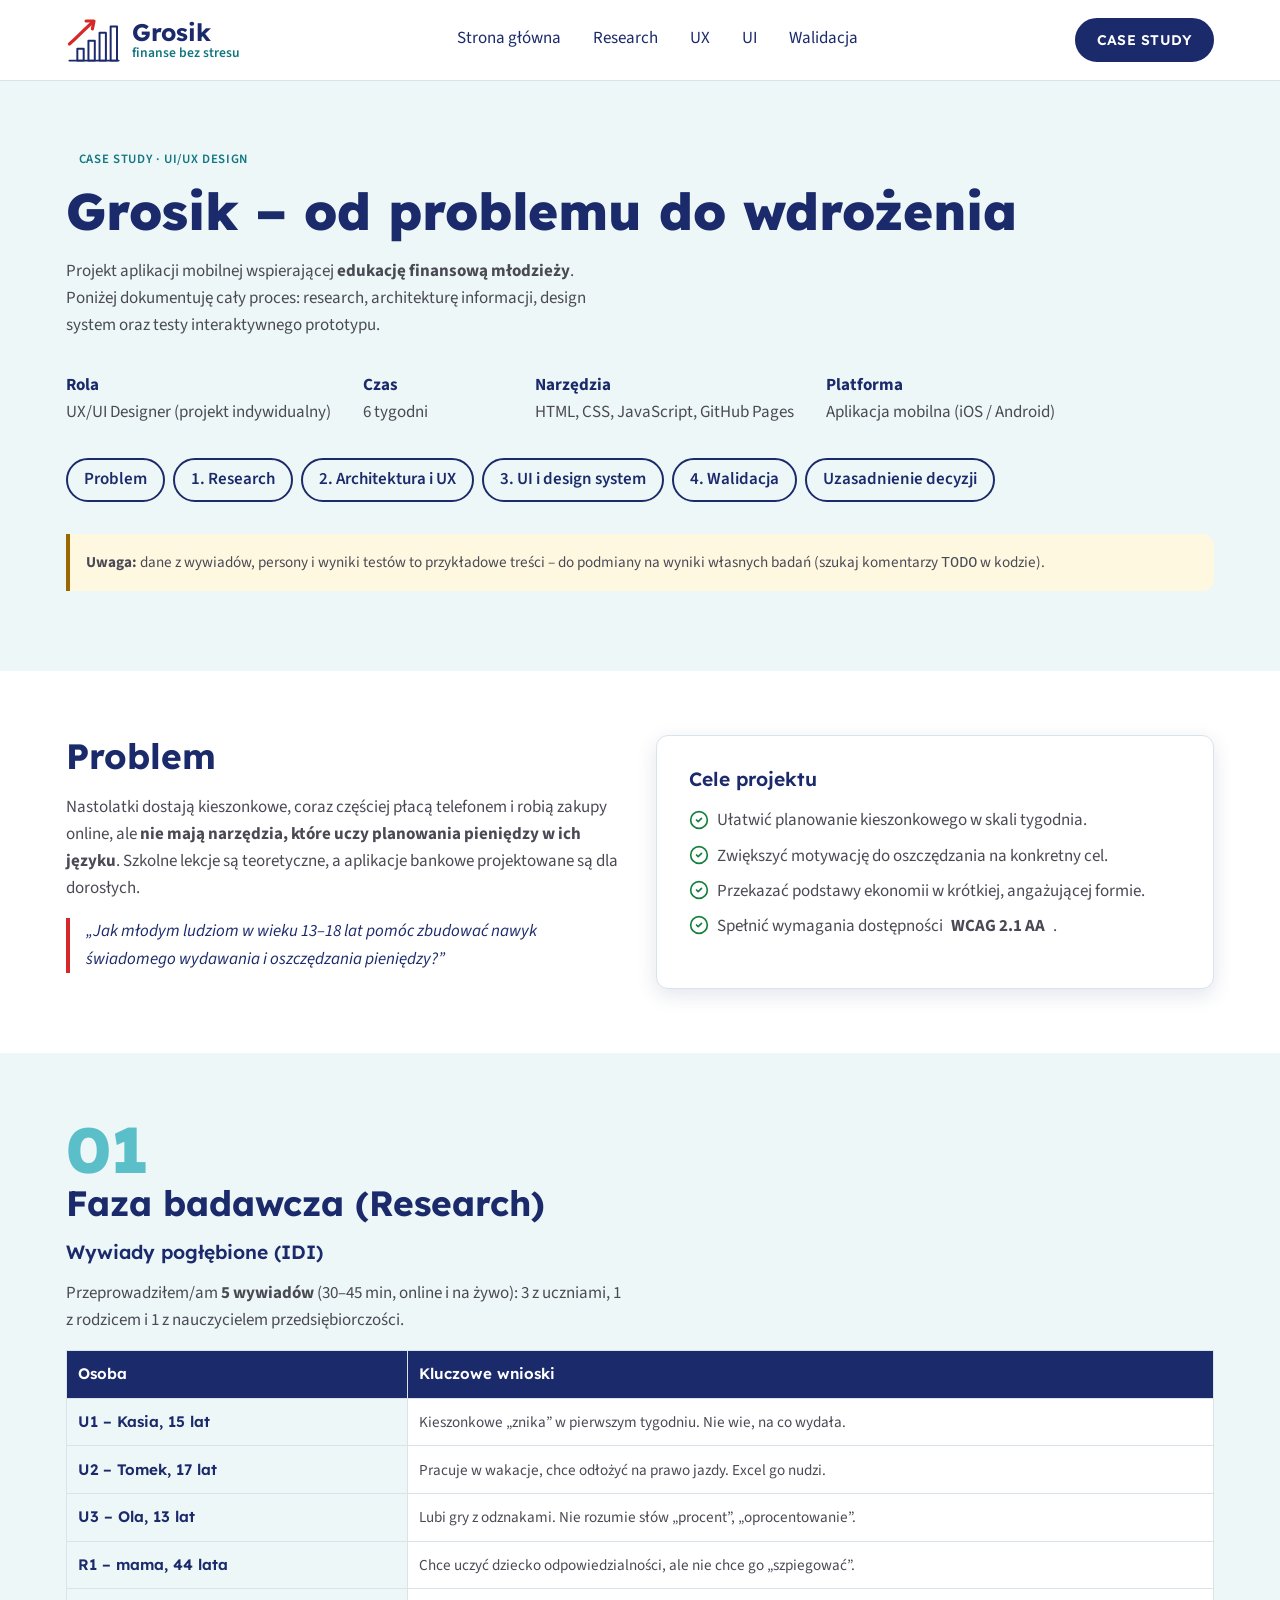
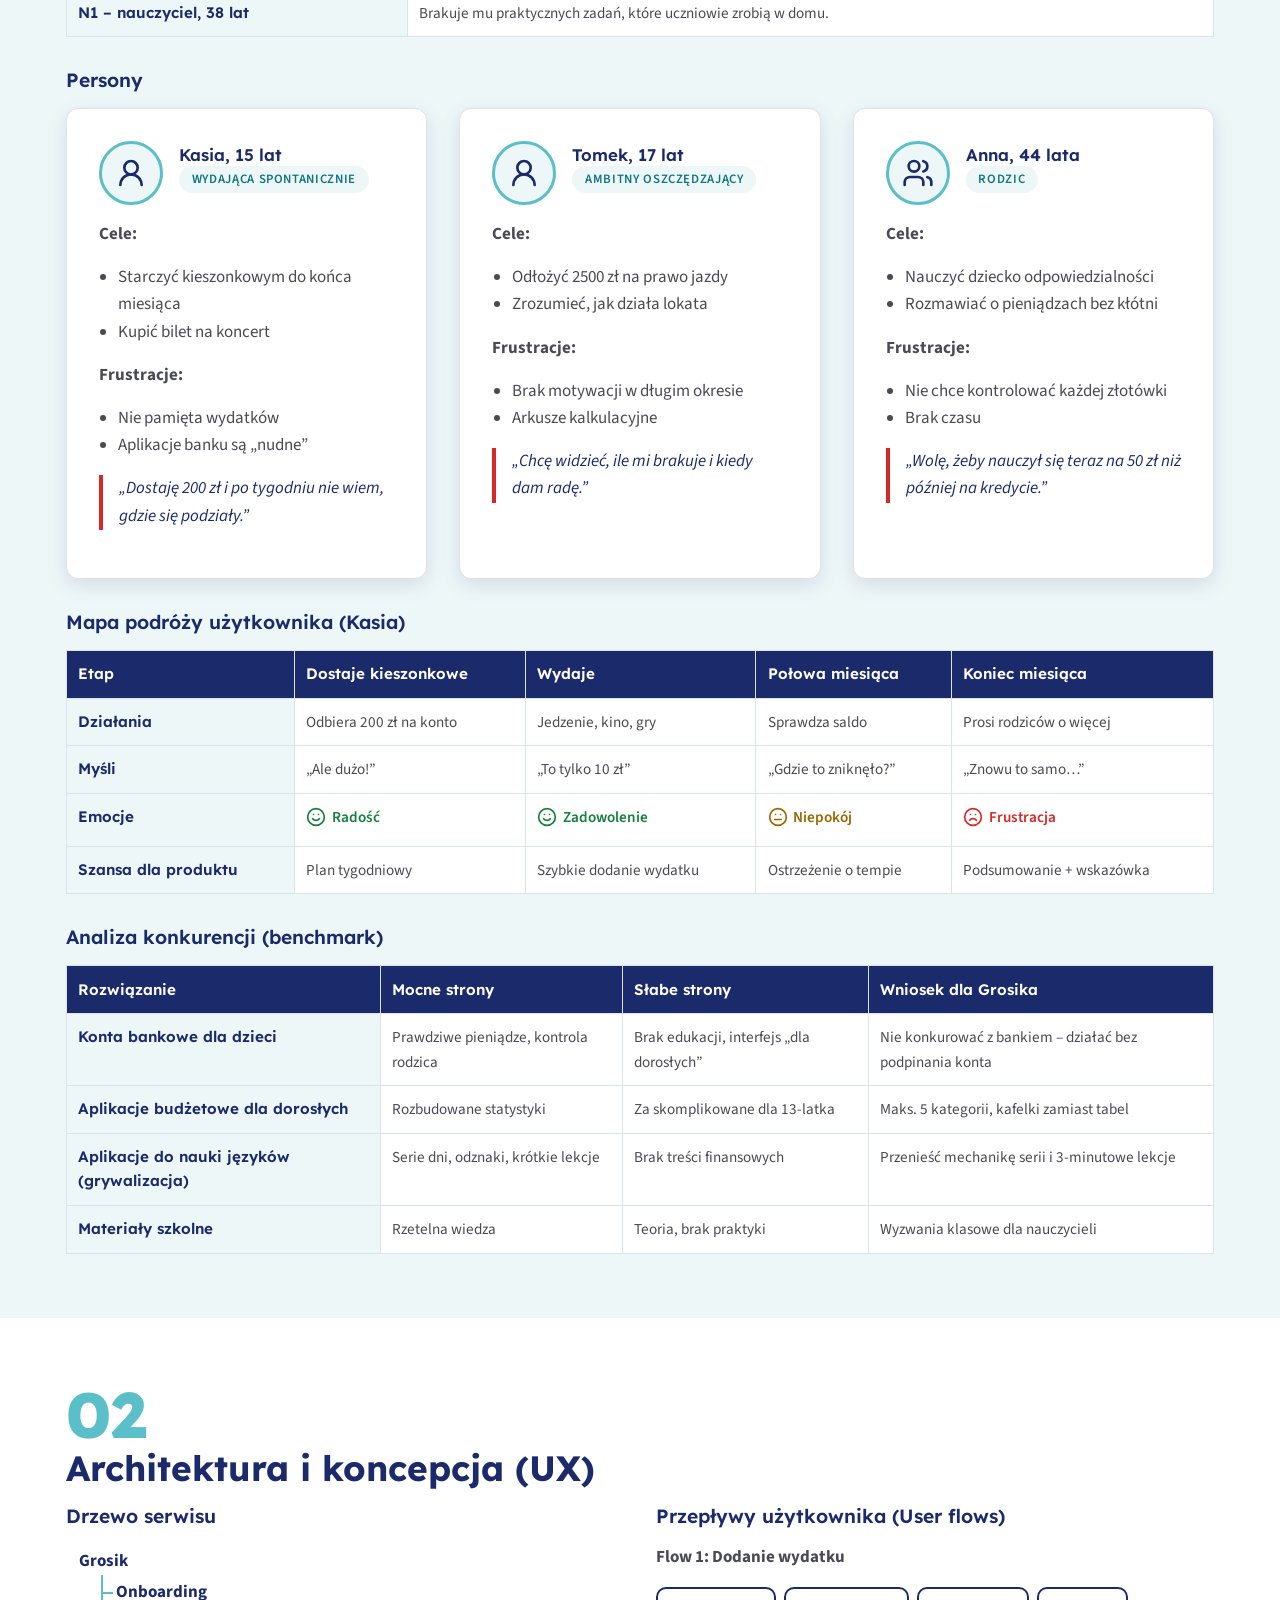
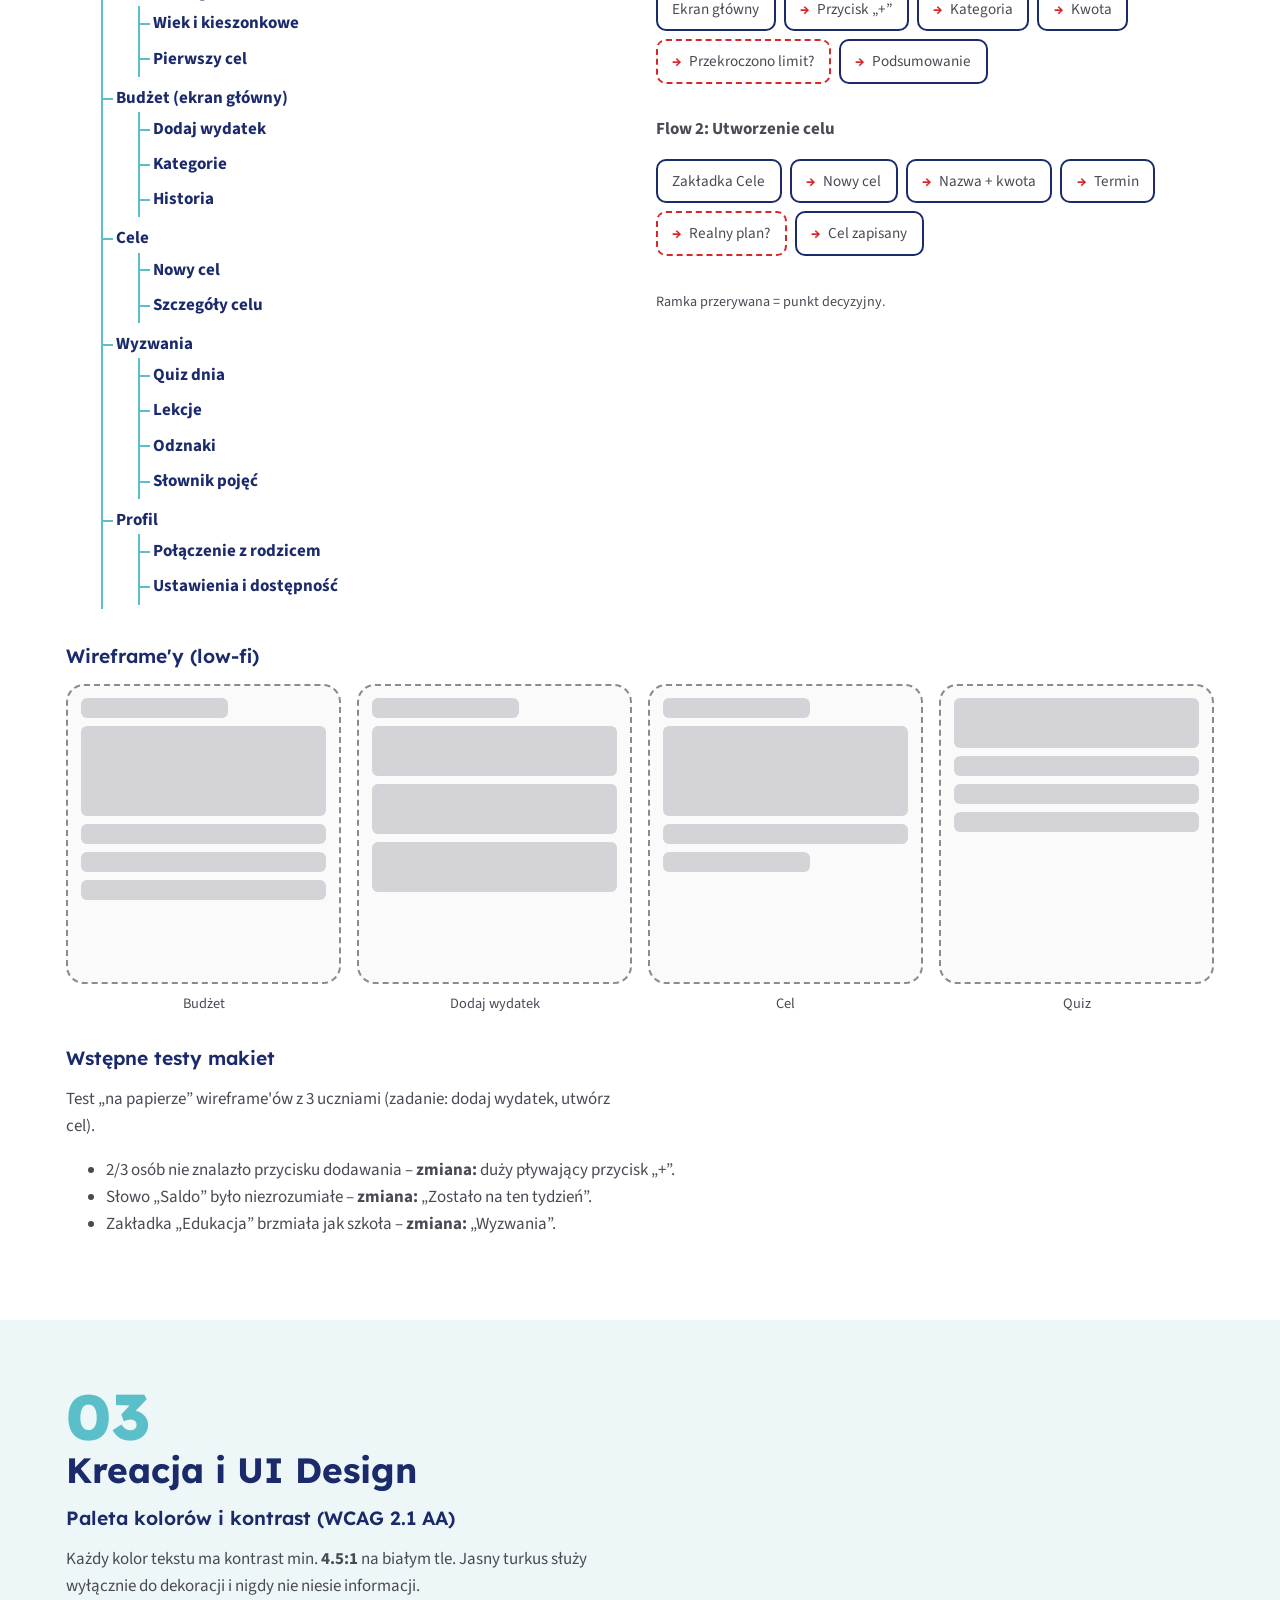
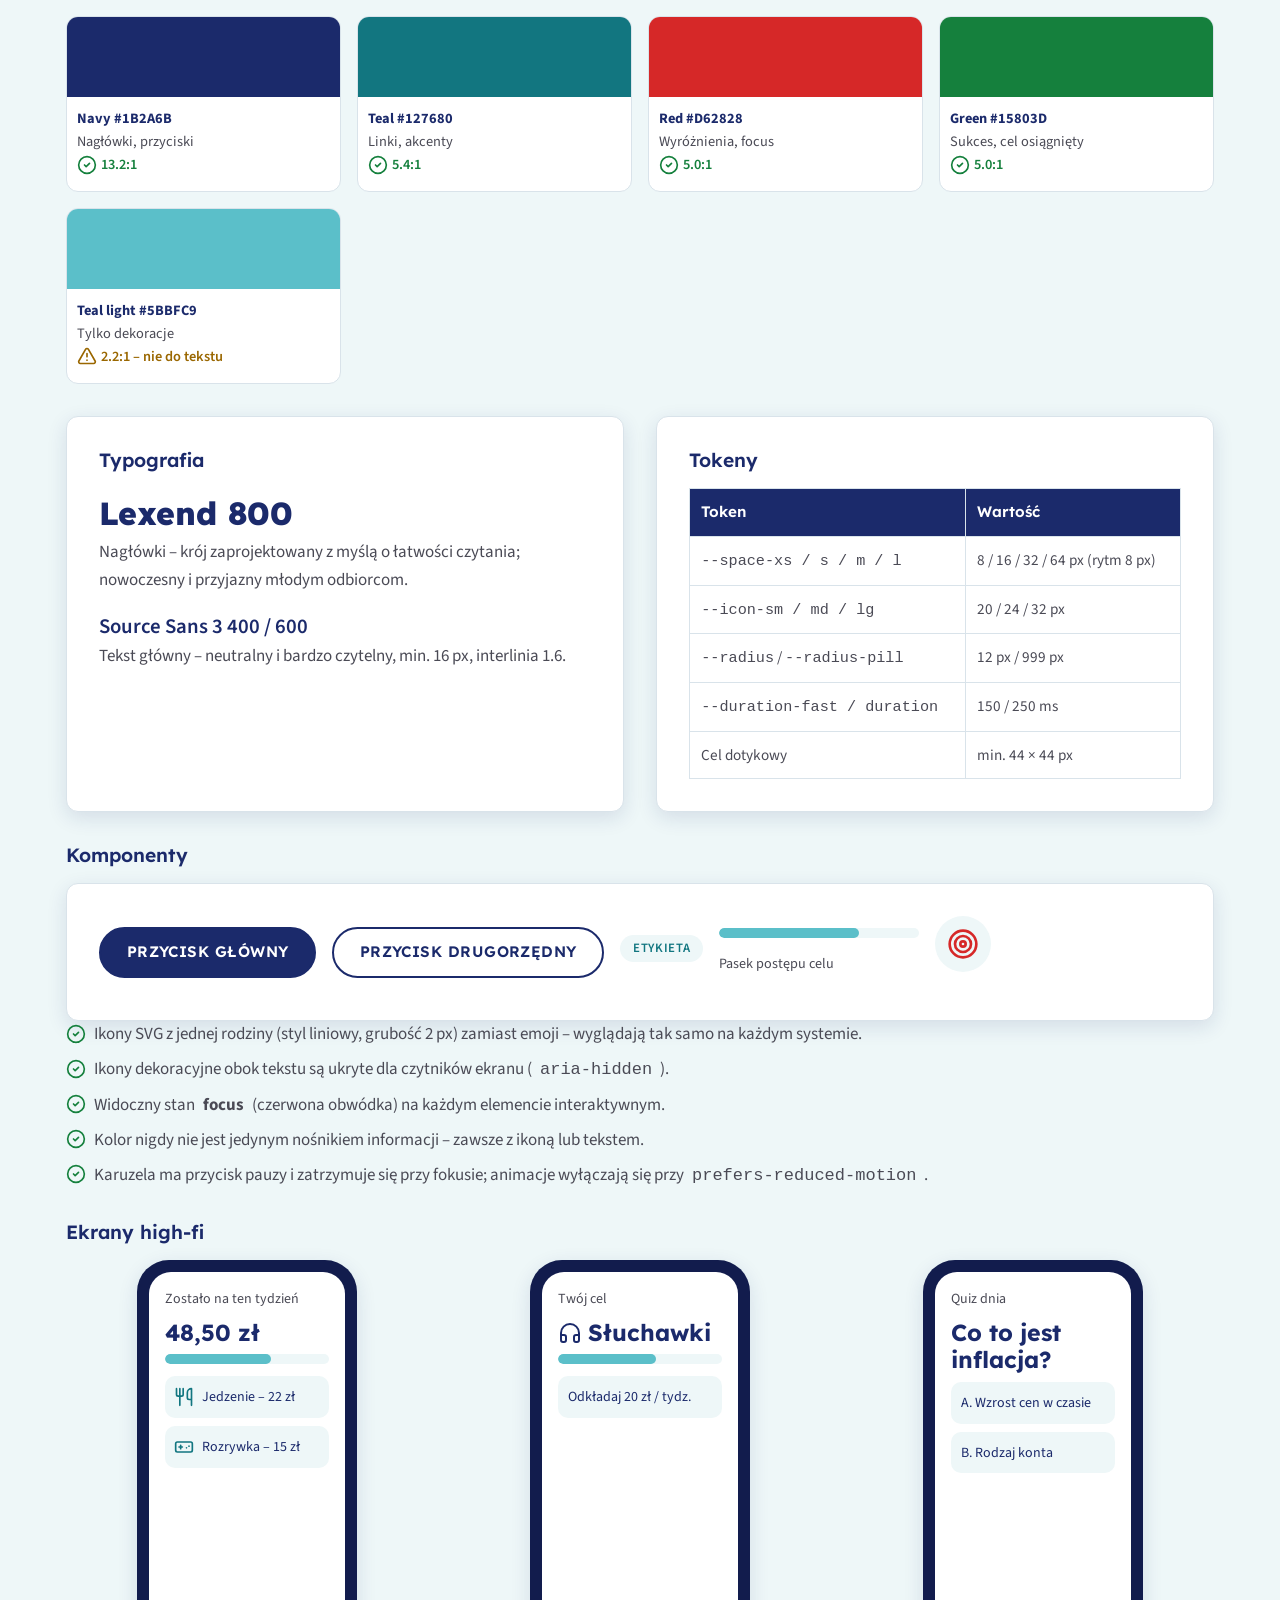
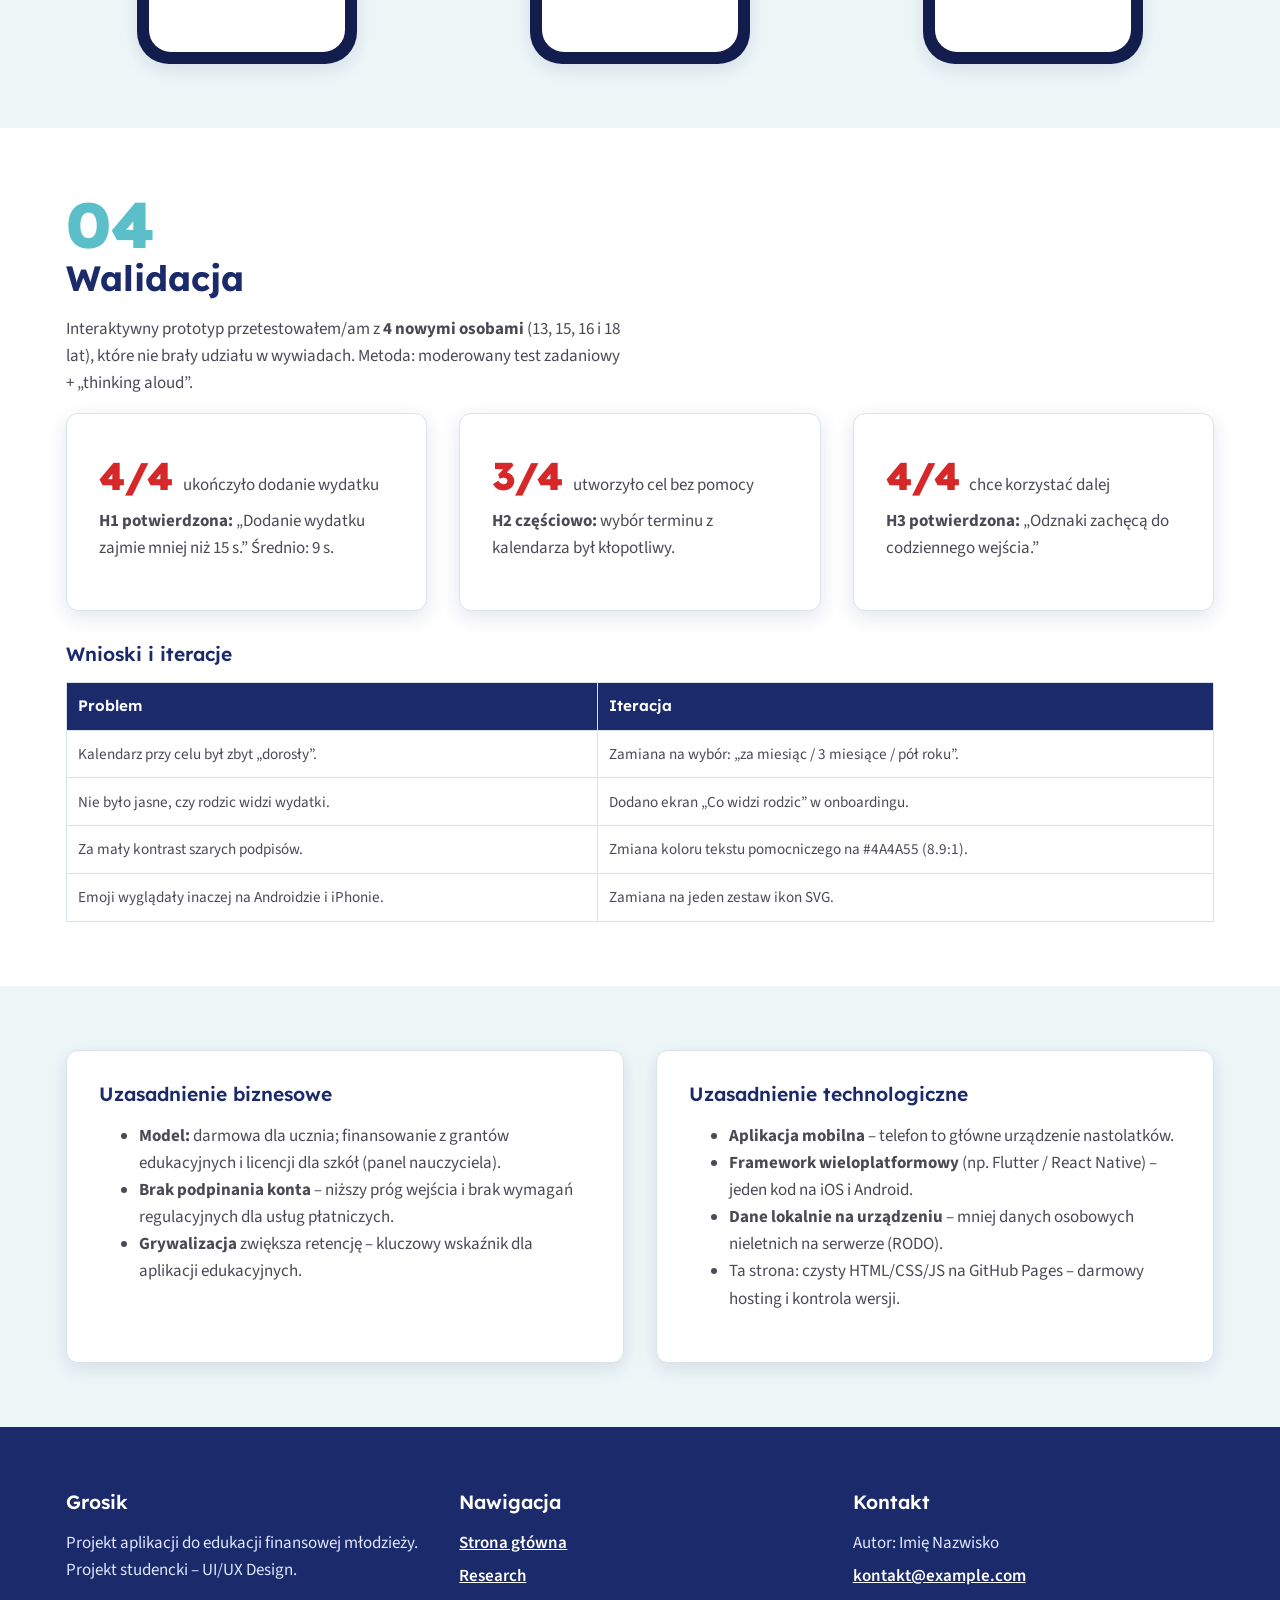
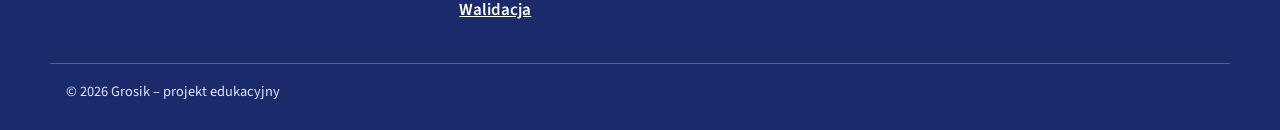
==== commit b650fb7c: "Ikony SVG zamiast emoji, czcionki Lexend + Source Sans 3, usuniecie Figmy, poprawki wg ui-ux-pro-max" ====
--- a/case-study.html
+++ b/case-study.html
@@ -8,10 +8,28 @@
   <link rel="icon" href="img/logo.svg" type="image/svg+xml">
   <link rel="preconnect" href="https://fonts.googleapis.com">
   <link rel="preconnect" href="https://fonts.gstatic.com" crossorigin>
-  <link href="https://fonts.googleapis.com/css2?family=Fira+Sans:wght@400;600&family=Kalam:wght@400;700&family=Poppins:wght@400;600;700;800&display=swap" rel="stylesheet">
+  <link href="https://fonts.googleapis.com/css2?family=Lexend:wght@400;600;700;800&family=Source+Sans+3:ital,wght@0,400;0,600;1,400&display=swap" rel="stylesheet">
   <link rel="stylesheet" href="css/style.css">
 </head>
 <body>
+  <!-- Zestaw ikon SVG (styl liniowy, 24×24, stroke 2) -->
+  <svg xmlns="http://www.w3.org/2000/svg" style="display:none">
+    <symbol id="i-wallet" viewBox="0 0 24 24"><path d="M19 7V4a1 1 0 0 0-1-1H5a2 2 0 0 0 0 4h15a1 1 0 0 1 1 1v4h-3a2 2 0 0 0 0 4h3a1 1 0 0 0 1-1v-2a1 1 0 0 0-1-1"/><path d="M3 5v14a2 2 0 0 0 2 2h15a1 1 0 0 0 1-1v-4"/></symbol>
+    <symbol id="i-target" viewBox="0 0 24 24"><circle cx="12" cy="12" r="10"/><circle cx="12" cy="12" r="6"/><circle cx="12" cy="12" r="2"/></symbol>
+    <symbol id="i-utensils" viewBox="0 0 24 24"><path d="M3 2v7c0 1.1.9 2 2 2h4a2 2 0 0 0 2-2V2"/><path d="M7 2v20"/><path d="M21 15V2a5 5 0 0 0-5 5v6c0 1.1.9 2 2 2h3Zm0 0v7"/></symbol>
+    <symbol id="i-gamepad" viewBox="0 0 24 24"><path d="M6 12h4M8 10v4M15 13h.01M18 11h.01"/><rect x="2" y="6" width="20" height="12" rx="2"/></symbol>
+    <symbol id="i-headphones" viewBox="0 0 24 24"><path d="M3 14h3a2 2 0 0 1 2 2v3a2 2 0 0 1-2 2H5a2 2 0 0 1-2-2v-7a9 9 0 0 1 18 0v7a2 2 0 0 1-2 2h-1a2 2 0 0 1-2-2v-3a2 2 0 0 1 2-2h3"/></symbol>
+    <symbol id="i-check" viewBox="0 0 24 24"><circle cx="12" cy="12" r="10"/><path d="m9 12 2 2 4-4"/></symbol>
+    <symbol id="i-alert" viewBox="0 0 24 24"><path d="m21.73 18-8-14a2 2 0 0 0-3.48 0l-8 14A2 2 0 0 0 4 21h16a2 2 0 0 0 1.73-3"/><path d="M12 9v4M12 17h.01"/></symbol>
+    <symbol id="i-user" viewBox="0 0 24 24"><circle cx="12" cy="8" r="5"/><path d="M20 21a8 8 0 0 0-16 0"/></symbol>
+    <symbol id="i-users" viewBox="0 0 24 24"><path d="M16 21v-2a4 4 0 0 0-4-4H6a4 4 0 0 0-4 4v2"/><circle cx="9" cy="7" r="4"/><path d="M22 21v-2a4 4 0 0 0-3-3.87M16 3.13a4 4 0 0 1 0 7.75"/></symbol>
+    <symbol id="i-smile" viewBox="0 0 24 24"><circle cx="12" cy="12" r="10"/><path d="M8 14s1.5 2 4 2 4-2 4-2M9 9h.01M15 9h.01"/></symbol>
+    <symbol id="i-meh" viewBox="0 0 24 24"><circle cx="12" cy="12" r="10"/><path d="M8 15h8M9 9h.01M15 9h.01"/></symbol>
+    <symbol id="i-frown" viewBox="0 0 24 24"><circle cx="12" cy="12" r="10"/><path d="M16 16s-1.5-2-4-2-4 2-4 2M9 9h.01M15 9h.01"/></symbol>
+    <symbol id="i-menu" viewBox="0 0 24 24"><path d="M4 6h16M4 12h16M4 18h16"/></symbol>
+    <symbol id="i-arrow" viewBox="0 0 24 24"><path d="M5 12h14M12 5l7 7-7 7"/></symbol>
+  </svg>
+
   <a class="skip-link" href="#main">Przejdź do treści</a>
 
   <!-- ========== HEADER ========== -->
@@ -22,7 +40,9 @@
         <span class="logo__text">Grosik<small>finanse bez stresu</small></span>
       </a>
 
-      <button class="nav__toggle" aria-expanded="false" aria-controls="menu" aria-label="Otwórz menu">☰</button>
+      <button class="nav__toggle" type="button" aria-expanded="false" aria-controls="menu" aria-label="Otwórz menu">
+        <svg class="icon" aria-hidden="true"><use href="#i-menu"/></svg>
+      </button>
 
       <nav class="nav" id="menu" aria-label="Menu główne">
         <ul>
@@ -31,11 +51,10 @@
           <li><a href="#ux">UX</a></li>
           <li><a href="#ui">UI</a></li>
           <li><a href="#walidacja">Walidacja</a></li>
-          <li><a href="case-study.html" aria-current="page">Case study</a></li>
         </ul>
       </nav>
 
-      <a href="#figma" class="btn btn--small header__login">Figma</a>
+      <a href="case-study.html" class="btn btn--small header__cta" aria-current="page">Case study</a>
     </div>
   </header>
 
@@ -54,7 +73,7 @@
         <div class="cs-meta">
           <div><strong>Rola</strong>UX/UI Designer (projekt indywidualny)</div>
           <div><strong>Czas</strong>6 tygodni</div>
-          <div><strong>Narzędzia</strong>Figma, FigJam, Google Forms, HTML/CSS</div>
+          <div><strong>Narzędzia</strong>HTML, CSS, JavaScript, GitHub Pages</div>
           <div><strong>Platforma</strong>Aplikacja mobilna (iOS / Android)</div>
         </div>
 
@@ -65,10 +84,9 @@
           <li><a href="#ui">3. UI i design system</a></li>
           <li><a href="#walidacja">4. Walidacja</a></li>
           <li><a href="#decyzje">Uzasadnienie decyzji</a></li>
-          <li><a href="#figma">Prototyp</a></li>
         </ul>
 
-        <p class="note" style="margin-top: 2rem;">
+        <p class="note">
           <strong>Uwaga:</strong> dane z wywiadów, persony i wyniki testów to przykładowe treści –
           do podmiany na wyniki własnych badań (szukaj komentarzy <code>TODO</code> w kodzie).
         </p>
@@ -90,11 +108,11 @@
         </div>
         <div class="card">
           <h3>Cele projektu</h3>
-          <ul>
-            <li>Ułatwić planowanie kieszonkowego w skali tygodnia.</li>
-            <li>Zwiększyć motywację do oszczędzania na konkretny cel.</li>
-            <li>Przekazać podstawy ekonomii w krótkiej, angażującej formie.</li>
-            <li>Spełnić wymagania dostępności <strong>WCAG 2.1 AA</strong>.</li>
+          <ul class="icon-list">
+            <li><svg class="icon icon--sm" aria-hidden="true"><use href="#i-check"/></svg>Ułatwić planowanie kieszonkowego w skali tygodnia.</li>
+            <li><svg class="icon icon--sm" aria-hidden="true"><use href="#i-check"/></svg>Zwiększyć motywację do oszczędzania na konkretny cel.</li>
+            <li><svg class="icon icon--sm" aria-hidden="true"><use href="#i-check"/></svg>Przekazać podstawy ekonomii w krótkiej, angażującej formie.</li>
+            <li><svg class="icon icon--sm" aria-hidden="true"><use href="#i-check"/></svg>Spełnić wymagania dostępności <strong>WCAG 2.1 AA</strong>.</li>
           </ul>
         </div>
       </div>
@@ -124,11 +142,11 @@
           </table>
         </div>
 
-        <h3 style="margin-top: 2rem;">Persony</h3>
+        <h3 class="mt-m">Persony</h3>
         <div class="grid-3">
           <article class="card persona">
             <div class="persona__head">
-              <div class="avatar" aria-hidden="true">👧</div>
+              <div class="avatar"><svg class="icon icon--lg" aria-hidden="true"><use href="#i-user"/></svg></div>
               <div><h4>Kasia, 15 lat</h4><span class="tag">Wydająca spontanicznie</span></div>
             </div>
             <p><strong>Cele:</strong></p>
@@ -139,7 +157,7 @@
           </article>
           <article class="card persona">
             <div class="persona__head">
-              <div class="avatar" aria-hidden="true">👦</div>
+              <div class="avatar"><svg class="icon icon--lg" aria-hidden="true"><use href="#i-user"/></svg></div>
               <div><h4>Tomek, 17 lat</h4><span class="tag">Ambitny oszczędzający</span></div>
             </div>
             <p><strong>Cele:</strong></p>
@@ -150,7 +168,7 @@
           </article>
           <article class="card persona">
             <div class="persona__head">
-              <div class="avatar" aria-hidden="true">👩</div>
+              <div class="avatar"><svg class="icon icon--lg" aria-hidden="true"><use href="#i-users"/></svg></div>
               <div><h4>Anna, 44 lata</h4><span class="tag">Rodzic</span></div>
             </div>
             <p><strong>Cele:</strong></p>
@@ -161,7 +179,7 @@
           </article>
         </div>
 
-        <h3 style="margin-top: 2rem;">Mapa podróży użytkownika (Kasia)</h3>
+        <h3 class="mt-m">Mapa podróży użytkownika (Kasia)</h3>
         <div class="table-wrap">
           <table>
             <thead>
@@ -176,13 +194,19 @@
             <tbody>
               <tr><th scope="row">Działania</th><td>Odbiera 200 zł na konto</td><td>Jedzenie, kino, gry</td><td>Sprawdza saldo</td><td>Prosi rodziców o więcej</td></tr>
               <tr><th scope="row">Myśli</th><td>„Ale dużo!”</td><td>„To tylko 10 zł”</td><td>„Gdzie to zniknęło?”</td><td>„Znowu to samo…”</td></tr>
-              <tr><th scope="row">Emocje</th><td>😀</td><td>🙂</td><td>😟</td><td>😞</td></tr>
+              <tr>
+                <th scope="row">Emocje</th>
+                <td><span class="emotion emotion--good"><svg class="icon icon--sm" aria-hidden="true"><use href="#i-smile"/></svg>Radość</span></td>
+                <td><span class="emotion emotion--good"><svg class="icon icon--sm" aria-hidden="true"><use href="#i-smile"/></svg>Zadowolenie</span></td>
+                <td><span class="emotion emotion--mid"><svg class="icon icon--sm" aria-hidden="true"><use href="#i-meh"/></svg>Niepokój</span></td>
+                <td><span class="emotion emotion--bad"><svg class="icon icon--sm" aria-hidden="true"><use href="#i-frown"/></svg>Frustracja</span></td>
+              </tr>
               <tr><th scope="row">Szansa dla produktu</th><td>Plan tygodniowy</td><td>Szybkie dodanie wydatku</td><td>Ostrzeżenie o tempie</td><td>Podsumowanie + wskazówka</td></tr>
             </tbody>
           </table>
         </div>
 
-        <h3 style="margin-top: 2rem;">Analiza konkurencji (benchmark)</h3>
+        <h3 class="mt-m">Analiza konkurencji (benchmark)</h3>
         <div class="table-wrap">
           <table>
             <thead>
@@ -241,23 +265,22 @@
               <li class="flow__decision">Przekroczono limit?</li>
               <li>Podsumowanie</li>
             </ol>
-            <p style="margin-top: 1.5rem;"><strong>Flow 2: Utworzenie celu</strong></p>
+            <p><strong>Flow 2: Utworzenie celu</strong></p>
             <ol class="flow">
               <li>Zakładka Cele</li>
               <li>Nowy cel</li>
               <li>Nazwa + kwota</li>
               <li>Termin</li>
               <li class="flow__decision">Realny plan?</li>
-              <li>Cel zapisany 🎉</li>
+              <li>Cel zapisany</li>
             </ol>
-            <p style="margin-top: 1rem; font-size: 0.9rem;">Ramka przerywana = punkt decyzyjny.</p>
-          </div>
-        </div>
-
-        <h3 style="margin-top: 2rem;">Wireframe'y (low-fi)</h3>
-        <!-- TODO: można tu wstawić zrzuty z Figmy: <img src="img/wireframe-1.png" alt="..."> -->
+            <p><small>Ramka przerywana = punkt decyzyjny.</small></p>
+          </div>
+        </div>
+
+        <h3 class="mt-m">Wireframe'y (low-fi)</h3>
         <div class="grid-4">
-          <figure style="margin:0">
+          <figure class="wireframe">
             <div class="wire" aria-hidden="true">
               <div class="wire__box wire__box--s"></div>
               <div class="wire__box wire__box--l"></div>
@@ -265,14 +288,14 @@
             </div>
             <figcaption class="wire__caption">Budżet</figcaption>
           </figure>
-          <figure style="margin:0">
+          <figure class="wireframe">
             <div class="wire" aria-hidden="true">
               <div class="wire__box wire__box--s"></div>
               <div class="wire__box wire__box--m"></div><div class="wire__box wire__box--m"></div><div class="wire__box wire__box--m"></div>
             </div>
             <figcaption class="wire__caption">Dodaj wydatek</figcaption>
           </figure>
-          <figure style="margin:0">
+          <figure class="wireframe">
             <div class="wire" aria-hidden="true">
               <div class="wire__box wire__box--s"></div>
               <div class="wire__box wire__box--l"></div>
@@ -280,7 +303,7 @@
             </div>
             <figcaption class="wire__caption">Cel</figcaption>
           </figure>
-          <figure style="margin:0">
+          <figure class="wireframe">
             <div class="wire" aria-hidden="true">
               <div class="wire__box wire__box--m"></div>
               <div class="wire__box"></div><div class="wire__box"></div><div class="wire__box"></div>
@@ -289,7 +312,7 @@
           </figure>
         </div>
 
-        <h3 style="margin-top: 2rem;">Wstępne testy makiet</h3>
+        <h3 class="mt-m">Wstępne testy makiet</h3>
         <p>Test „na papierze” wireframe'ów z 3 uczniami (zadanie: dodaj wydatek, utwórz cel).</p>
         <ul>
           <li>2/3 osób nie znalazło przycisku dodawania – <strong>zmiana:</strong> duży pływający przycisk „+”.</li>
@@ -306,35 +329,37 @@
         <h2>Kreacja i UI Design</h2>
 
         <h3>Paleta kolorów i kontrast (WCAG 2.1 AA)</h3>
-        <p>Każdy kolor tekstu ma kontrast min. <strong>4.5:1</strong> na białym tle. Jasny turkus służy tylko do dekoracji.</p>
+        <p>Każdy kolor tekstu ma kontrast min. <strong>4.5:1</strong> na białym tle. Jasny turkus służy wyłącznie do dekoracji i nigdy nie niesie informacji.</p>
         <div class="grid-4">
           <div class="swatch">
-            <div class="swatch__color" style="background: #1b2a6b"></div>
-            <div class="swatch__info"><strong>Navy #1B2A6B</strong>Nagłówki, przyciski · 13.2:1 ✅</div>
+            <div class="swatch__color swatch__color--navy"></div>
+            <div class="swatch__info"><strong>Navy #1B2A6B</strong>Nagłówki, przyciski<br><span class="status status--ok"><svg class="icon icon--sm" aria-hidden="true"><use href="#i-check"/></svg>13.2:1</span></div>
           </div>
           <div class="swatch">
-            <div class="swatch__color" style="background: #127680"></div>
-            <div class="swatch__info"><strong>Teal #127680</strong>Linki, akcenty · 5.4:1 ✅</div>
+            <div class="swatch__color swatch__color--teal"></div>
+            <div class="swatch__info"><strong>Teal #127680</strong>Linki, akcenty<br><span class="status status--ok"><svg class="icon icon--sm" aria-hidden="true"><use href="#i-check"/></svg>5.4:1</span></div>
           </div>
           <div class="swatch">
-            <div class="swatch__color" style="background: #d62828"></div>
-            <div class="swatch__info"><strong>Red #D62828</strong>Wyróżnienia, focus · 5.0:1 ✅</div>
+            <div class="swatch__color swatch__color--red"></div>
+            <div class="swatch__info"><strong>Red #D62828</strong>Wyróżnienia, focus<br><span class="status status--ok"><svg class="icon icon--sm" aria-hidden="true"><use href="#i-check"/></svg>5.0:1</span></div>
           </div>
           <div class="swatch">
-            <div class="swatch__color" style="background: #5bbfc9"></div>
-            <div class="swatch__info"><strong>Teal light #5BBFC9</strong>Tylko dekoracje · 2.2:1 ⚠️</div>
-          </div>
-        </div>
-
-        <div class="grid-2" style="margin-top: 2rem;">
+            <div class="swatch__color swatch__color--green"></div>
+            <div class="swatch__info"><strong>Green #15803D</strong>Sukces, cel osiągnięty<br><span class="status status--ok"><svg class="icon icon--sm" aria-hidden="true"><use href="#i-check"/></svg>5.0:1</span></div>
+          </div>
+          <div class="swatch">
+            <div class="swatch__color swatch__color--teal-light"></div>
+            <div class="swatch__info"><strong>Teal light #5BBFC9</strong>Tylko dekoracje<br><span class="status status--warn"><svg class="icon icon--sm" aria-hidden="true"><use href="#i-alert"/></svg>2.2:1 – nie do tekstu</span></div>
+          </div>
+        </div>
+
+        <div class="grid-2 mt-m">
           <div class="card">
             <h3>Typografia</h3>
-            <p style="font-family: var(--font-head); font-size: 2rem; font-weight: 800; color: var(--navy); margin: 0;">Poppins 800</p>
-            <p>Nagłówki – geometryczny, nowoczesny, czytelny.</p>
-            <p style="font-size: 1.2rem; margin: 0;">Fira Sans 400 / 600</p>
-            <p>Tekst główny – min. 16 px, interlinia 1.65.</p>
-            <p class="hand" style="font-size: 1.6rem; color: var(--navy); margin: 0;">Kalam</p>
-            <p>Akcenty „odręczne” – tylko krótkie tytuły.</p>
+            <p class="type-sample--head">Lexend 800</p>
+            <p>Nagłówki – krój zaprojektowany z myślą o łatwości czytania; nowoczesny i przyjazny młodym odbiorcom.</p>
+            <p class="type-sample--body">Source Sans 3 400 / 600</p>
+            <p>Tekst główny – neutralny i bardzo czytelny, min. 16 px, interlinia 1.6.</p>
           </div>
           <div class="card">
             <h3>Tokeny</h3>
@@ -342,10 +367,10 @@
               <table>
                 <thead><tr><th scope="col">Token</th><th scope="col">Wartość</th></tr></thead>
                 <tbody>
-                  <tr><td><code>--space-s / m / l</code></td><td>16 / 32 / 64 px</td></tr>
-                  <tr><td><code>--radius</code></td><td>12 px</td></tr>
-                  <tr><td><code>--radius-pill</code></td><td>999 px (przyciski)</td></tr>
-                  <tr><td><code>--shadow</code></td><td>0 6 20 navy / 12%</td></tr>
+                  <tr><td><code>--space-xs / s / m / l</code></td><td>8 / 16 / 32 / 64 px (rytm 8 px)</td></tr>
+                  <tr><td><code>--icon-sm / md / lg</code></td><td>20 / 24 / 32 px</td></tr>
+                  <tr><td><code>--radius</code> / <code>--radius-pill</code></td><td>12 px / 999 px</td></tr>
+                  <tr><td><code>--duration-fast / duration</code></td><td>150 / 250 ms</td></tr>
                   <tr><td>Cel dotykowy</td><td>min. 44 × 44 px</td></tr>
                 </tbody>
               </table>
@@ -353,44 +378,45 @@
           </div>
         </div>
 
-        <h3 style="margin-top: 2rem;">Komponenty</h3>
-        <div class="card" style="display: flex; flex-wrap: wrap; gap: 1rem; align-items: center;">
+        <h3 class="mt-m">Komponenty</h3>
+        <div class="card component-row">
           <a href="#ui" class="btn">Przycisk główny</a>
           <a href="#ui" class="btn btn--outline">Przycisk drugorzędny</a>
           <span class="tag">Etykieta</span>
-          <div style="width: 200px;">
-            <div class="phone__bar phone__bar--fill" style="--fill: 70%"></div>
+          <div class="progress-demo">
+            <div class="phone__bar" style="--fill: 70%"></div>
             <small>Pasek postępu celu</small>
           </div>
-          <div class="card__icon" aria-hidden="true">🎯</div>
-        </div>
-        <ul style="margin-top: 1rem;">
-          <li>Wszystkie elementy interaktywne mają widoczny stan <strong>focus</strong> (czerwona obwódka).</li>
-          <li>Ikony zawsze z podpisem – kolor nie jest jedynym nośnikiem informacji.</li>
-          <li>Obsługa <code>prefers-reduced-motion</code> – animacje wyłączają się na życzenie systemu.</li>
+          <span class="card__icon card__icon--red"><svg class="icon icon--lg" aria-hidden="true"><use href="#i-target"/></svg></span>
+        </div>
+        <ul class="icon-list mt-m">
+          <li><svg class="icon icon--sm" aria-hidden="true"><use href="#i-check"/></svg>Ikony SVG z jednej rodziny (styl liniowy, grubość 2 px) zamiast emoji – wyglądają tak samo na każdym systemie.</li>
+          <li><svg class="icon icon--sm" aria-hidden="true"><use href="#i-check"/></svg>Ikony dekoracyjne obok tekstu są ukryte dla czytników ekranu (<code>aria-hidden</code>).</li>
+          <li><svg class="icon icon--sm" aria-hidden="true"><use href="#i-check"/></svg>Widoczny stan <strong>focus</strong> (czerwona obwódka) na każdym elemencie interaktywnym.</li>
+          <li><svg class="icon icon--sm" aria-hidden="true"><use href="#i-check"/></svg>Kolor nigdy nie jest jedynym nośnikiem informacji – zawsze z ikoną lub tekstem.</li>
+          <li><svg class="icon icon--sm" aria-hidden="true"><use href="#i-check"/></svg>Karuzela ma przycisk pauzy i zatrzymuje się przy fokusie; animacje wyłączają się przy <code>prefers-reduced-motion</code>.</li>
         </ul>
 
-        <h3 style="margin-top: 2rem;">Ekrany high-fi</h3>
-        <!-- TODO: wstaw eksporty z Figmy, np. <img src="img/hifi-budzet.png" alt="Ekran budżetu..."> -->
+        <h3 class="mt-m">Ekrany high-fi</h3>
         <div class="grid-3">
-          <div class="phone" aria-label="Ekran budżetu" role="img">
+          <div class="phone" role="img" aria-label="Ekran budżetu: zostało 48,50 zł na ten tydzień">
             <div class="phone__screen">
               <p>Zostało na ten tydzień</p>
               <p class="phone__big">48,50 zł</p>
-              <div class="phone__bar phone__bar--fill" style="--fill: 65%"></div>
-              <div class="phone__tile">🍔 Jedzenie – 22 zł</div>
-              <div class="phone__tile">🎮 Rozrywka – 15 zł</div>
-            </div>
-          </div>
-          <div class="phone" aria-label="Ekran celu oszczędnościowego" role="img">
+              <div class="phone__bar" style="--fill: 65%"></div>
+              <div class="phone__tile"><svg class="icon icon--sm" aria-hidden="true"><use href="#i-utensils"/></svg>Jedzenie – 22 zł</div>
+              <div class="phone__tile"><svg class="icon icon--sm" aria-hidden="true"><use href="#i-gamepad"/></svg>Rozrywka – 15 zł</div>
+            </div>
+          </div>
+          <div class="phone" role="img" aria-label="Ekran celu: słuchawki, 60% zebranej kwoty">
             <div class="phone__screen">
               <p>Twój cel</p>
-              <p class="phone__big">🎧 Słuchawki</p>
-              <div class="phone__bar phone__bar--fill" style="--fill: 60%"></div>
+              <p class="phone__big"><svg class="icon" aria-hidden="true"><use href="#i-headphones"/></svg>Słuchawki</p>
+              <div class="phone__bar" style="--fill: 60%"></div>
               <div class="phone__tile">Odkładaj 20 zł / tydz.</div>
             </div>
           </div>
-          <div class="phone" aria-label="Ekran quizu dnia" role="img">
+          <div class="phone" role="img" aria-label="Ekran quizu dnia: co to jest inflacja">
             <div class="phone__screen">
               <p>Quiz dnia</p>
               <p class="phone__big">Co to jest inflacja?</p>
@@ -408,7 +434,7 @@
         <span class="phase-number" aria-hidden="true">04</span>
         <h2>Walidacja</h2>
         <!-- TODO: podmień na wyniki własnych testów -->
-        <p>Interaktywny prototyp w Figmie przetestowałem/am z <strong>4 nowymi osobami</strong> (13, 15, 16 i 18 lat), które nie brały udziału w wywiadach. Metoda: moderowany test zadaniowy + „thinking aloud”.</p>
+        <p>Interaktywny prototyp przetestowałem/am z <strong>4 nowymi osobami</strong> (13, 15, 16 i 18 lat), które nie brały udziału w wywiadach. Metoda: moderowany test zadaniowy + „thinking aloud”.</p>
 
         <div class="grid-3">
           <div class="card">
@@ -425,7 +451,7 @@
           </div>
         </div>
 
-        <h3 style="margin-top: 2rem;">Wnioski i iteracje</h3>
+        <h3 class="mt-m">Wnioski i iteracje</h3>
         <div class="table-wrap">
           <table>
             <thead><tr><th scope="col">Problem</th><th scope="col">Iteracja</th></tr></thead>
@@ -433,6 +459,7 @@
               <tr><td>Kalendarz przy celu był zbyt „dorosły”.</td><td>Zamiana na wybór: „za miesiąc / 3 miesiące / pół roku”.</td></tr>
               <tr><td>Nie było jasne, czy rodzic widzi wydatki.</td><td>Dodano ekran „Co widzi rodzic” w onboardingu.</td></tr>
               <tr><td>Za mały kontrast szarych podpisów.</td><td>Zmiana koloru tekstu pomocniczego na #4A4A55 (8.9:1).</td></tr>
+              <tr><td>Emoji wyglądały inaczej na Androidzie i iPhonie.</td><td>Zamiana na jeden zestaw ikon SVG.</td></tr>
             </tbody>
           </table>
         </div>
@@ -461,18 +488,6 @@
         </div>
       </div>
     </section>
-
-    <!-- ========== FIGMA ========== -->
-    <section class="section" id="figma">
-      <div class="container">
-        <div class="cta">
-          <h2>Interaktywny prototyp</h2>
-          <p>Klikalna wersja aplikacji przygotowana w Figmie.</p>
-          <!-- TODO: wklej link do swojego prototypu w Figmie -->
-          <a href="https://www.figma.com/" class="btn" target="_blank" rel="noopener">Otwórz w Figmie</a>
-        </div>
-      </div>
-    </section>
   </main>
 
   <!-- ========== FOOTER ========== -->
--- a/css/style.css
+++ b/css/style.css
@@ -1,35 +1,47 @@
 /* =========================================================
    Grosik – arkusz stylów
    Struktura: 1. Tokeny  2. Baza  3. Layout  4. Komponenty
-              5. Sekcje strony głównej  6. Case study  7. RWD
+              5. Strona główna  6. Case study  7. RWD
    ========================================================= */
 
 /* ---------- 1. TOKENY (design system) ---------- */
 :root {
-  /* kolory */
-  --navy: #1b2a6b;        /* główny – kontrast z białym 13.2:1 */
+  /* kolory – kontrast liczony względem białego tła */
+  --navy: #1b2a6b;        /* główny – 13.2:1 */
   --navy-dark: #121c4d;
-  --teal: #127680;        /* tekst akcentowy – 5.4:1 */
+  --teal: #127680;        /* linki, akcenty – 5.4:1 */
   --teal-light: #5bbfc9;  /* tylko dekoracje (ramki, tła) */
-  --red: #d62828;         /* wyróżnienia – 5.0:1 */
+  --red: #d62828;         /* wyróżnienia, focus – 5.0:1 */
+  --green: #15803d;       /* sukces – 5.0:1 */
   --text: #4a4a55;        /* tekst główny – 8.9:1 */
   --bg: #ffffff;
   --bg-soft: #eef7f8;
   --border: #d9e3ea;
+  --wire: #d4d4d8;
+  --warning-bg: #fff8e1;
+  --warning: #9a6700;
 
   /* typografia */
-  --font-head: "Poppins", Arial, sans-serif;
-  --font-body: "Fira Sans", Arial, sans-serif;
-  --font-hand: "Kalam", "Comic Sans MS", cursive;
-
-  /* odstępy i zaokrąglenia */
-  --space-xs: 0.5rem;
-  --space-s: 1rem;
-  --space-m: 2rem;
-  --space-l: 4rem;
+  --font-head: "Lexend", Arial, sans-serif;
+  --font-body: "Source Sans 3", Arial, sans-serif;
+
+  /* odstępy – rytm 8 px */
+  --space-xs: 0.5rem;   /* 8 */
+  --space-s: 1rem;      /* 16 */
+  --space-m: 2rem;      /* 32 */
+  --space-l: 4rem;      /* 64 */
+
+  /* ikony */
+  --icon-sm: 20px;
+  --icon-md: 24px;
+  --icon-lg: 32px;
+
+  /* kształty i ruch */
   --radius: 12px;
   --radius-pill: 999px;
   --shadow: 0 6px 20px rgba(27, 42, 107, 0.12);
+  --duration-fast: 150ms;
+  --duration: 250ms;
   --max-width: 1180px;
 }
 
@@ -40,15 +52,13 @@
   box-sizing: border-box;
 }
 
-html {
-  scroll-behavior: smooth;
-}
+html { scroll-behavior: smooth; }
 
 body {
   margin: 0;
   font-family: var(--font-body);
   font-size: 1.0625rem;
-  line-height: 1.65;
+  line-height: 1.6;
   color: var(--text);
   background: var(--bg);
 }
@@ -58,16 +68,19 @@
   color: var(--navy);
   line-height: 1.2;
   margin: 0 0 var(--space-s);
-}
-
-h2 { font-size: clamp(1.6rem, 3vw, 2.2rem); }
-h3 { font-size: 1.25rem; }
-
-p { margin: 0 0 var(--space-s); }
+  text-wrap: balance;
+}
+
+h2 { font-size: clamp(1.6rem, 3vw, 2.2rem); font-weight: 700; }
+h3 { font-size: 1.2rem; font-weight: 600; }
+h4 { font-size: 1.05rem; font-weight: 600; margin: 0; }
+
+p { margin: 0 0 var(--space-s); max-width: 70ch; }
 
 a {
   color: var(--teal);
   font-weight: 600;
+  transition: color var(--duration-fast);
 }
 
 a:hover { color: var(--navy); }
@@ -79,6 +92,9 @@
   outline: 3px solid var(--red);
   outline-offset: 3px;
 }
+
+/* nagłówek sticky nie zasłania kotwic ani fokusu */
+[id] { scroll-margin-top: 100px; }
 
 .skip-link {
   position: absolute;
@@ -91,13 +107,31 @@
 }
 .skip-link:focus { left: var(--space-s); }
 
-.hand {
-  font-family: var(--font-hand);
-  font-style: italic;
-  font-weight: 700;
+.visually-hidden {
+  position: absolute;
+  width: 1px;
+  height: 1px;
+  overflow: hidden;
+  clip: rect(0 0 0 0);
+  white-space: nowrap;
 }
 
 .highlight { color: var(--red); }
+
+/* Ikony SVG (styl liniowy, jedna grubość) */
+.icon {
+  width: var(--icon-md);
+  height: var(--icon-md);
+  flex-shrink: 0;
+  fill: none;
+  stroke: currentColor;
+  stroke-width: 2;
+  stroke-linecap: round;
+  stroke-linejoin: round;
+}
+
+.icon--sm { width: var(--icon-sm); height: var(--icon-sm); }
+.icon--lg { width: var(--icon-lg); height: var(--icon-lg); }
 
 /* ---------- 3. LAYOUT ---------- */
 .container {
@@ -110,23 +144,18 @@
 .section { padding: var(--space-l) 0; }
 .section--soft { background: var(--bg-soft); }
 
-.grid-2 {
-  display: grid;
-  grid-template-columns: repeat(2, 1fr);
-  gap: var(--space-m);
-}
-
-.grid-3 {
-  display: grid;
-  grid-template-columns: repeat(3, 1fr);
-  gap: var(--space-m);
-}
-
+.grid-2,
+.grid-3,
 .grid-4 {
   display: grid;
-  grid-template-columns: repeat(4, 1fr);
-  gap: var(--space-s);
-}
+  gap: var(--space-m);
+}
+
+.grid-2 { grid-template-columns: repeat(2, 1fr); }
+.grid-3 { grid-template-columns: repeat(3, 1fr); }
+.grid-4 { grid-template-columns: repeat(4, 1fr); gap: var(--space-s); }
+
+.mt-m { margin-top: var(--space-m); }
 
 /* ---------- 4. KOMPONENTY ---------- */
 
@@ -135,7 +164,7 @@
   position: sticky;
   top: 0;
   z-index: 50;
-  background: rgba(255, 255, 255, 0.96);
+  background: rgba(255, 255, 255, 0.97);
   border-bottom: 1px solid var(--border);
 }
 
@@ -144,7 +173,7 @@
   align-items: center;
   justify-content: space-between;
   gap: var(--space-m);
-  min-height: 84px;
+  min-height: 80px;
 }
 
 .logo {
@@ -154,20 +183,19 @@
   text-decoration: none;
 }
 
-.logo svg { width: 56px; height: 46px; }
-
 .logo__text {
-  font-family: var(--font-hand);
+  font-family: var(--font-head);
   font-weight: 700;
-  font-size: 1.6rem;
-  color: var(--navy);
-  line-height: 1;
+  font-size: 1.5rem;
+  color: var(--navy);
+  line-height: 1.1;
 }
 
 .logo__text small {
   display: block;
+  font-family: var(--font-body);
   font-size: 0.85rem;
-  font-weight: 400;
+  font-weight: 600;
   color: var(--teal);
 }
 
@@ -181,11 +209,13 @@
 }
 
 .nav a {
+  display: inline-block;
   color: var(--navy);
   font-weight: 400;
   text-decoration: none;
-  padding: 0.3rem 0;
+  padding: 0.6rem 0;
   border-bottom: 2px solid transparent;
+  transition: border-color var(--duration-fast);
 }
 
 .nav a:hover,
@@ -195,20 +225,25 @@
 
 .nav__toggle {
   display: none;
+  width: 44px;
+  height: 44px;
+  place-items: center;
   background: none;
   border: 2px solid var(--navy);
   border-radius: 8px;
-  padding: 0.4rem 0.7rem;
-  font-size: 1.2rem;
   color: var(--navy);
   cursor: pointer;
 }
 
-/* Przyciski */
+/* Przyciski – hover zmienia tylko kolor (bez przesuwania layoutu) */
 .btn {
-  display: inline-block;
-  font-family: var(--font-head);
-  font-weight: 600;
+  display: inline-flex;
+  align-items: center;
+  justify-content: center;
+  gap: var(--space-xs);
+  font-family: var(--font-head);
+  font-weight: 600;
+  font-size: 0.95rem;
   text-transform: uppercase;
   letter-spacing: 0.03em;
   text-decoration: none;
@@ -217,15 +252,18 @@
   padding: 0.7rem 1.6rem;
   border-radius: var(--radius-pill);
   border: 2px solid var(--navy);
-  transition: background 0.2s, transform 0.2s;
-  min-height: 44px; /* cel dotykowy */
+  min-height: 44px;
+  cursor: pointer;
+  transition: background var(--duration-fast), color var(--duration-fast);
 }
 
 .btn:hover {
   background: var(--navy-dark);
+  border-color: var(--navy-dark);
   color: #fff;
-  transform: translateY(-2px);
-}
+}
+
+.btn:active { background: var(--teal); border-color: var(--teal); }
 
 .btn--outline {
   background: transparent;
@@ -234,7 +272,7 @@
 
 .btn--outline:hover { background: var(--navy); }
 
-.btn--small { padding: 0.45rem 1.2rem; font-size: 0.9rem; }
+.btn--small { padding: 0.45rem 1.2rem; font-size: 0.875rem; }
 
 /* Karta */
 .card {
@@ -250,11 +288,30 @@
   height: 56px;
   display: grid;
   place-items: center;
-  font-size: 1.8rem;
   border-radius: 50%;
   background: var(--bg-soft);
+  color: var(--navy);
   margin-bottom: var(--space-s);
 }
+
+.card__icon--red { color: var(--red); }
+.card__icon--teal { color: var(--teal); }
+.card__icon--green { color: var(--green); }
+
+/* Mała karta z ikoną (hero) */
+.mini-card {
+  display: flex;
+  flex-direction: column;
+  align-items: center;
+  gap: var(--space-xs);
+  padding: var(--space-s);
+  text-align: center;
+  font-family: var(--font-head);
+  font-weight: 600;
+  color: var(--navy);
+}
+
+.mini-card .card__icon { margin: 0; }
 
 /* Etykieta */
 .tag {
@@ -277,6 +334,22 @@
   padding: var(--space-m);
 }
 
+/* Lista z ikonami */
+.icon-list {
+  list-style: none;
+  padding: 0;
+  margin: 0 0 var(--space-s);
+}
+
+.icon-list li {
+  display: flex;
+  gap: var(--space-xs);
+  align-items: flex-start;
+  margin-bottom: var(--space-xs);
+}
+
+.icon-list .icon { color: var(--green); margin-top: 0.15rem; }
+
 /* Footer */
 .footer {
   background: var(--navy);
@@ -288,7 +361,7 @@
 .footer a { color: #fff; }
 
 .footer__bottom {
-  border-top: 1px solid rgba(255, 255, 255, 0.2);
+  border-top: 1px solid rgba(255, 255, 255, 0.25);
   margin-top: var(--space-m);
   padding-top: var(--space-s);
   font-size: 0.9rem;
@@ -312,9 +385,10 @@
 .hero__lead {
   text-align: right;
   font-family: var(--font-head);
-  font-size: 1.35rem;
+  font-size: 1.3rem;
+  font-weight: 400;
   color: var(--teal);
-  margin: 0;
+  margin: 0 0 0 auto;
 }
 
 .hero__lead strong { font-weight: 700; }
@@ -331,14 +405,15 @@
 }
 
 .hero__title h1 {
-  font-size: clamp(2.6rem, 6vw, 4.8rem);
+  font-size: clamp(2.6rem, 6vw, 4.6rem);
   font-weight: 800;
+  letter-spacing: -0.02em;
   margin: 0;
 }
 
 .hero__title p {
   font-family: var(--font-head);
-  font-size: clamp(1.2rem, 2.4vw, 2rem);
+  font-size: clamp(1.2rem, 2.4vw, 1.9rem);
   color: var(--navy);
   margin: 0;
 }
@@ -352,15 +427,13 @@
 }
 
 /* Slider */
-.slider { position: relative; }
-
 .slide { display: none; }
 .slide.is-active {
   display: grid;
   grid-template-columns: 1fr 1fr;
   gap: var(--space-m);
   align-items: center;
-  animation: fade 0.5s ease;
+  animation: fade var(--duration) ease-out;
 }
 
 @keyframes fade {
@@ -368,24 +441,44 @@
   to { opacity: 1; }
 }
 
-.slider__dots {
+.slider__controls {
   display: flex;
   justify-content: center;
-  gap: 0.7rem;
+  align-items: center;
+  gap: var(--space-xs);
   margin-top: var(--space-m);
 }
 
-.slider__dot {
-  width: 18px;
-  height: 18px;
+.slider__dots { display: flex; }
+
+/* hit area 44×44, widoczna kropka 16 px */
+.slider__dot,
+.slider__pause {
+  width: 44px;
+  height: 44px;
+  display: grid;
+  place-items: center;
+  border: none;
+  background: none;
+  padding: 0;
+  cursor: pointer;
+  color: var(--navy);
   border-radius: 50%;
-  border: none;
-  background: #cfd4dc;
-  cursor: pointer;
-  padding: 0;
-}
-
-.slider__dot.is-active { background: var(--navy); }
+}
+
+.slider__dot::before {
+  content: "";
+  width: 16px;
+  height: 16px;
+  border-radius: 50%;
+  background: #b8bfcc;
+  transition: background var(--duration-fast);
+}
+
+.slider__dot:hover::before { background: var(--teal); }
+.slider__dot.is-active::before { background: var(--navy); }
+
+.slider__pause:hover { background: var(--bg-soft); }
 
 /* Telefon (mockup z CSS) */
 .phone {
@@ -402,18 +495,21 @@
   border-radius: 22px;
   min-height: 380px;
   padding: 1rem;
-  font-size: 0.85rem;
-}
+  font-size: 0.875rem;
+}
+
+.phone__screen p { margin-bottom: 0.5rem; }
 
 .phone__bar {
   height: 10px;
   border-radius: 5px;
   background: var(--bg-soft);
-  margin-bottom: 0.5rem;
-}
-
-.phone__bar--fill { position: relative; overflow: hidden; }
-.phone__bar--fill::after {
+  margin-bottom: 0.75rem;
+  position: relative;
+  overflow: hidden;
+}
+
+.phone__bar::after {
   content: "";
   position: absolute;
   inset: 0;
@@ -423,27 +519,45 @@
 }
 
 .phone__big {
+  display: flex;
+  align-items: center;
+  gap: 0.4rem;
   font-family: var(--font-head);
   font-weight: 700;
-  font-size: 1.6rem;
+  font-size: 1.45rem;
+  line-height: 1.2;
   color: var(--navy);
 }
 
 .phone__tile {
+  display: flex;
+  align-items: center;
+  gap: 0.5rem;
   background: var(--bg-soft);
   border-radius: 10px;
   padding: 0.6rem;
   margin-bottom: 0.5rem;
-}
-
-/* Partnerzy pod hero */
+  color: var(--navy);
+}
+
+.phone__tile .icon { color: var(--teal); }
+
+.phone__streak {
+  display: flex;
+  align-items: center;
+  gap: 0.3rem;
+  font-weight: 600;
+  color: var(--red);
+}
+
+/* Kontekst projektu pod hero */
 .partners {
   display: flex;
   flex-wrap: wrap;
   align-items: center;
   gap: var(--space-m);
   margin-top: var(--space-m);
-  font-size: 0.85rem;
+  font-size: 0.9rem;
 }
 
 .partners__item {
@@ -462,13 +576,13 @@
   align-items: center;
 }
 
-.about h2 { font-family: var(--font-hand); }
-
 .sketch {
-  border: 3px solid #222;
+  border: 3px solid var(--navy-dark);
   padding: var(--space-m);
   background: #fff;
 }
+
+.sketch img { width: 100%; height: auto; }
 
 /* Kroki */
 .steps {
@@ -511,12 +625,15 @@
 }
 
 .cta h2 { color: #fff; }
+.cta p { margin-left: auto; margin-right: auto; }
 
 .cta .btn {
   background: #fff;
   color: var(--navy);
   border-color: #fff;
 }
+
+.cta .btn:hover { background: var(--bg-soft); }
 
 /* ---------- 6. CASE STUDY ---------- */
 .cs-hero {
@@ -524,7 +641,7 @@
   padding: var(--space-l) 0;
 }
 
-.cs-hero h1 { font-size: clamp(2rem, 5vw, 3.4rem); }
+.cs-hero h1 { font-size: clamp(2rem, 5vw, 3.2rem); font-weight: 800; }
 
 .cs-meta {
   display: flex;
@@ -547,12 +664,15 @@
 }
 
 .toc a {
-  display: inline-block;
+  display: inline-flex;
+  align-items: center;
+  min-height: 44px;
   text-decoration: none;
   border: 2px solid var(--navy);
   border-radius: var(--radius-pill);
   padding: 0.3rem 1rem;
   color: var(--navy);
+  transition: background var(--duration-fast), color var(--duration-fast);
 }
 
 .toc a:hover { background: var(--navy); color: #fff; }
@@ -579,9 +699,9 @@
   border-radius: 50%;
   display: grid;
   place-items: center;
-  font-size: 2rem;
   background: var(--bg-soft);
   border: 3px solid var(--teal-light);
+  color: var(--navy);
   flex-shrink: 0;
 }
 
@@ -593,6 +713,18 @@
   font-style: italic;
   color: var(--navy);
 }
+
+/* Emocje w mapie podróży – ikona + tekst (kolor nie jest jedynym nośnikiem) */
+.emotion {
+  display: inline-flex;
+  align-items: center;
+  gap: 0.35rem;
+  font-weight: 600;
+}
+
+.emotion--good { color: var(--green); }
+.emotion--bad { color: var(--red); }
+.emotion--mid { color: var(--warning); }
 
 /* Tabele */
 .table-wrap { overflow-x: auto; }
@@ -658,7 +790,7 @@
   gap: 0.5rem;
   list-style: none;
   padding: 0;
-  margin: 0;
+  margin: 0 0 var(--space-m);
 }
 
 .flow li {
@@ -682,8 +814,10 @@
 }
 
 /* Wireframe low-fi */
+.wireframe { margin: 0; }
+
 .wire {
-  border: 2px dashed #999;
+  border: 2px dashed #8a8a94;
   border-radius: 18px;
   padding: 0.8rem;
   background: #fafafa;
@@ -691,7 +825,7 @@
 }
 
 .wire__box {
-  background: #ddd;
+  background: var(--wire);
   border-radius: 6px;
   margin-bottom: 0.5rem;
   height: 20px;
@@ -712,13 +846,55 @@
   border-radius: var(--radius);
   overflow: hidden;
   border: 1px solid var(--border);
-  font-size: 0.85rem;
+  font-size: 0.9rem;
+  background: #fff;
 }
 
 .swatch__color { height: 80px; }
+.swatch__color--navy { background: var(--navy); }
+.swatch__color--teal { background: var(--teal); }
+.swatch__color--red { background: var(--red); }
+.swatch__color--green { background: var(--green); }
+.swatch__color--teal-light { background: var(--teal-light); }
 
 .swatch__info { padding: 0.6rem; }
 .swatch__info strong { display: block; color: var(--navy); }
+
+.status {
+  display: inline-flex;
+  align-items: center;
+  gap: 0.25rem;
+  font-weight: 600;
+}
+
+.status--ok { color: var(--green); }
+.status--warn { color: var(--warning); }
+
+/* Typografia – próbki */
+.type-sample--head {
+  font-family: var(--font-head);
+  font-size: 2rem;
+  font-weight: 800;
+  color: var(--navy);
+  margin: 0;
+}
+
+.type-sample--body {
+  font-size: 1.3rem;
+  font-weight: 600;
+  color: var(--navy);
+  margin: 0;
+}
+
+/* Komponenty – prezentacja */
+.component-row {
+  display: flex;
+  flex-wrap: wrap;
+  gap: var(--space-s);
+  align-items: center;
+}
+
+.progress-demo { width: 200px; }
 
 /* Wynik testu */
 .result {
@@ -735,16 +911,18 @@
 }
 
 .note {
-  background: #fff8e1;
-  border-left: 4px solid #e0a800;
+  background: var(--warning-bg);
+  border-left: 4px solid var(--warning);
   padding: var(--space-s);
   border-radius: 0 var(--radius) var(--radius) 0;
   font-size: 0.95rem;
+  max-width: none;
+  margin-top: var(--space-m);
 }
 
 /* ---------- 7. RWD ---------- */
 @media (max-width: 980px) {
-  .nav__toggle { display: block; }
+  .nav__toggle { display: grid; }
 
   .nav {
     position: absolute;
@@ -768,14 +946,14 @@
   .nav li { width: 100%; }
   .nav a { display: block; padding: 0.7rem 0; }
 
-  .header__login { display: none; }
+  .header__cta { display: none; }
 
   .hero__top,
   .hero__frame,
   .about,
   .grid-3 { grid-template-columns: 1fr; }
 
-  .hero__lead { text-align: left; }
+  .hero__lead { text-align: left; margin: 0; }
   .grid-4 { grid-template-columns: repeat(2, 1fr); }
 }
 
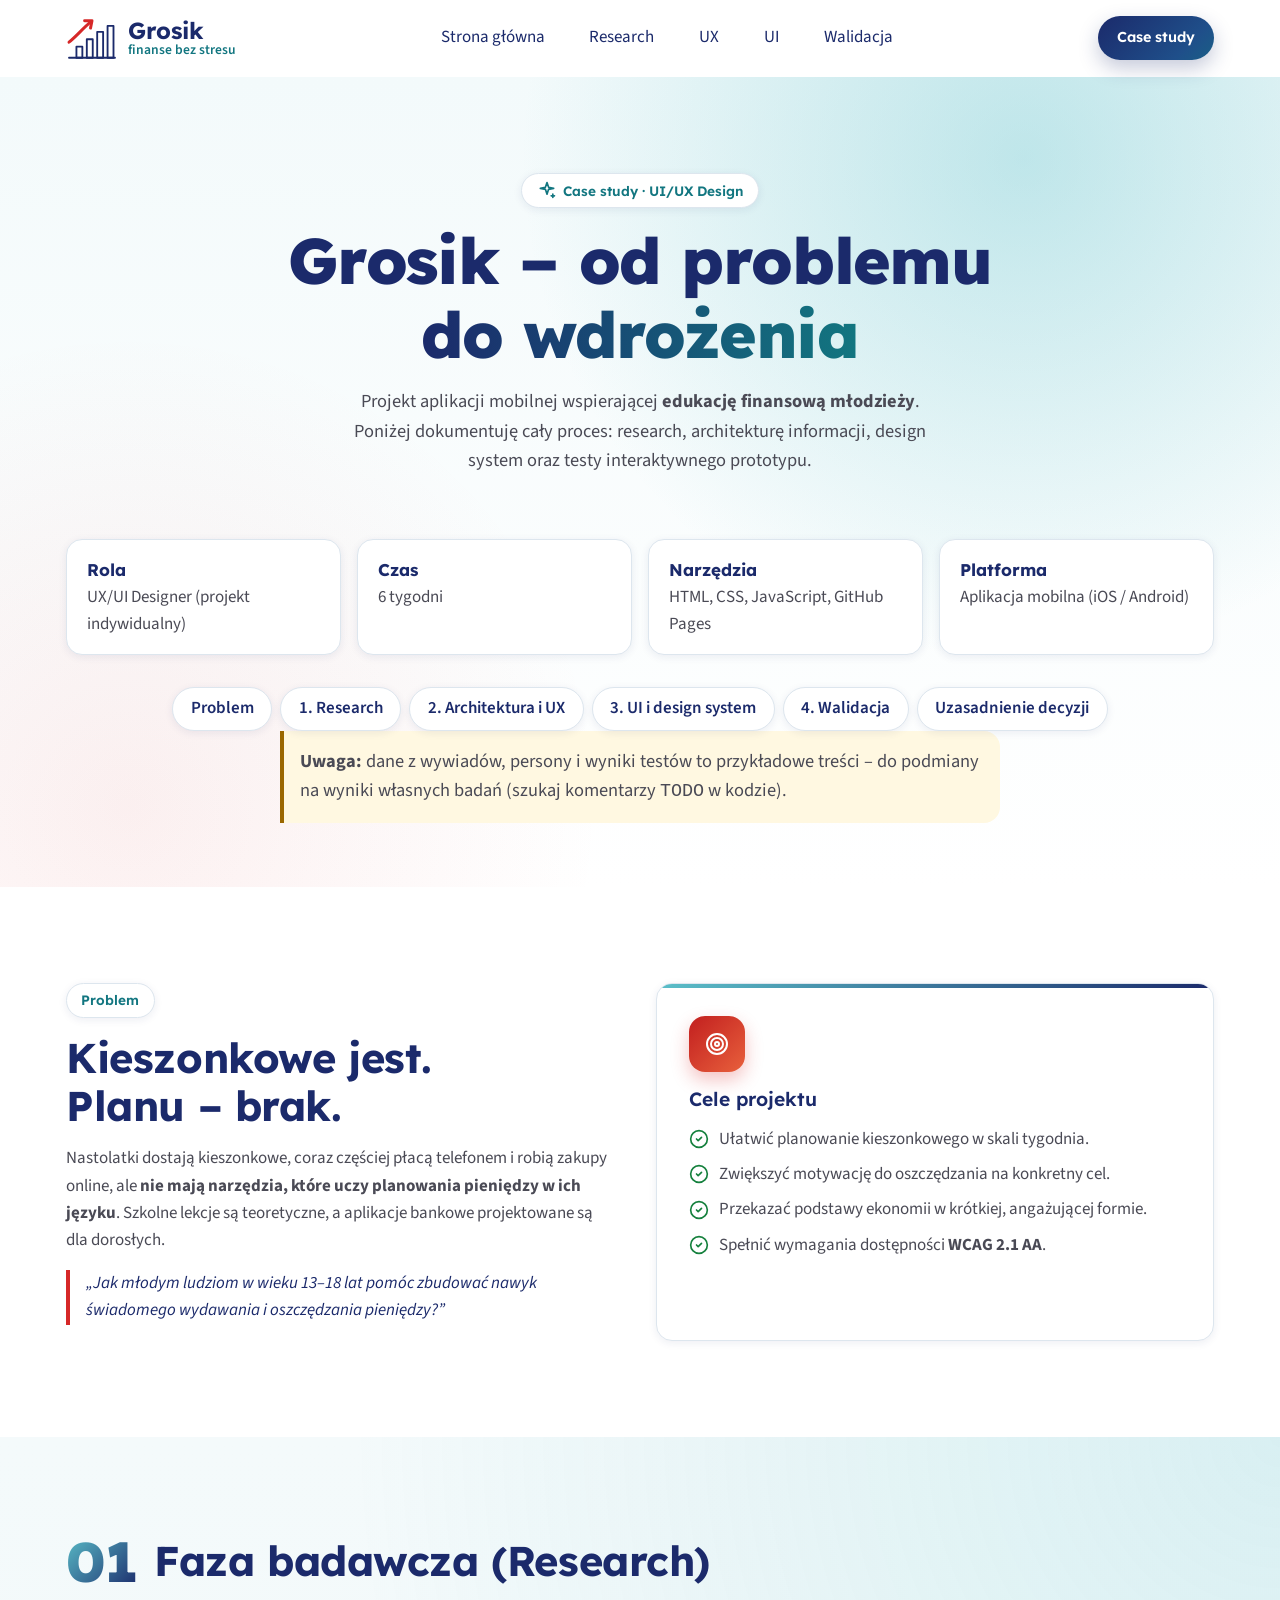
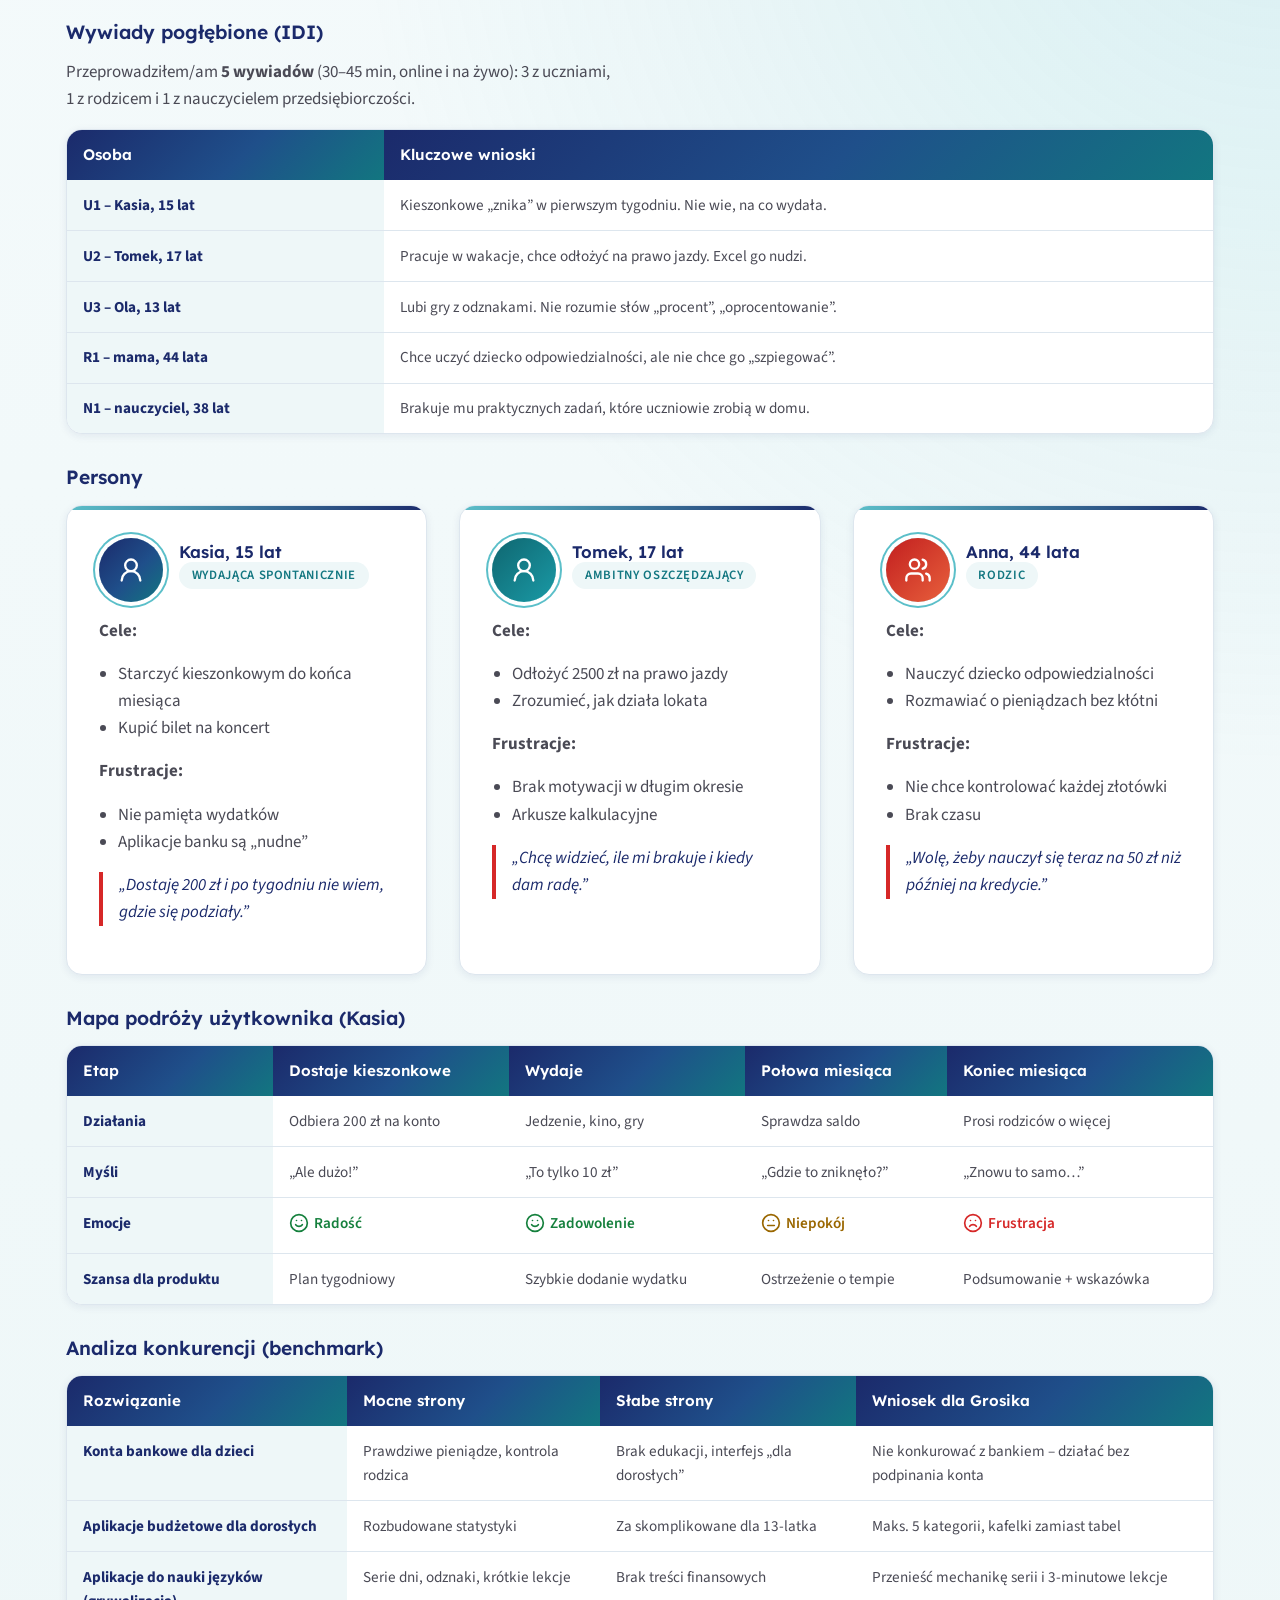
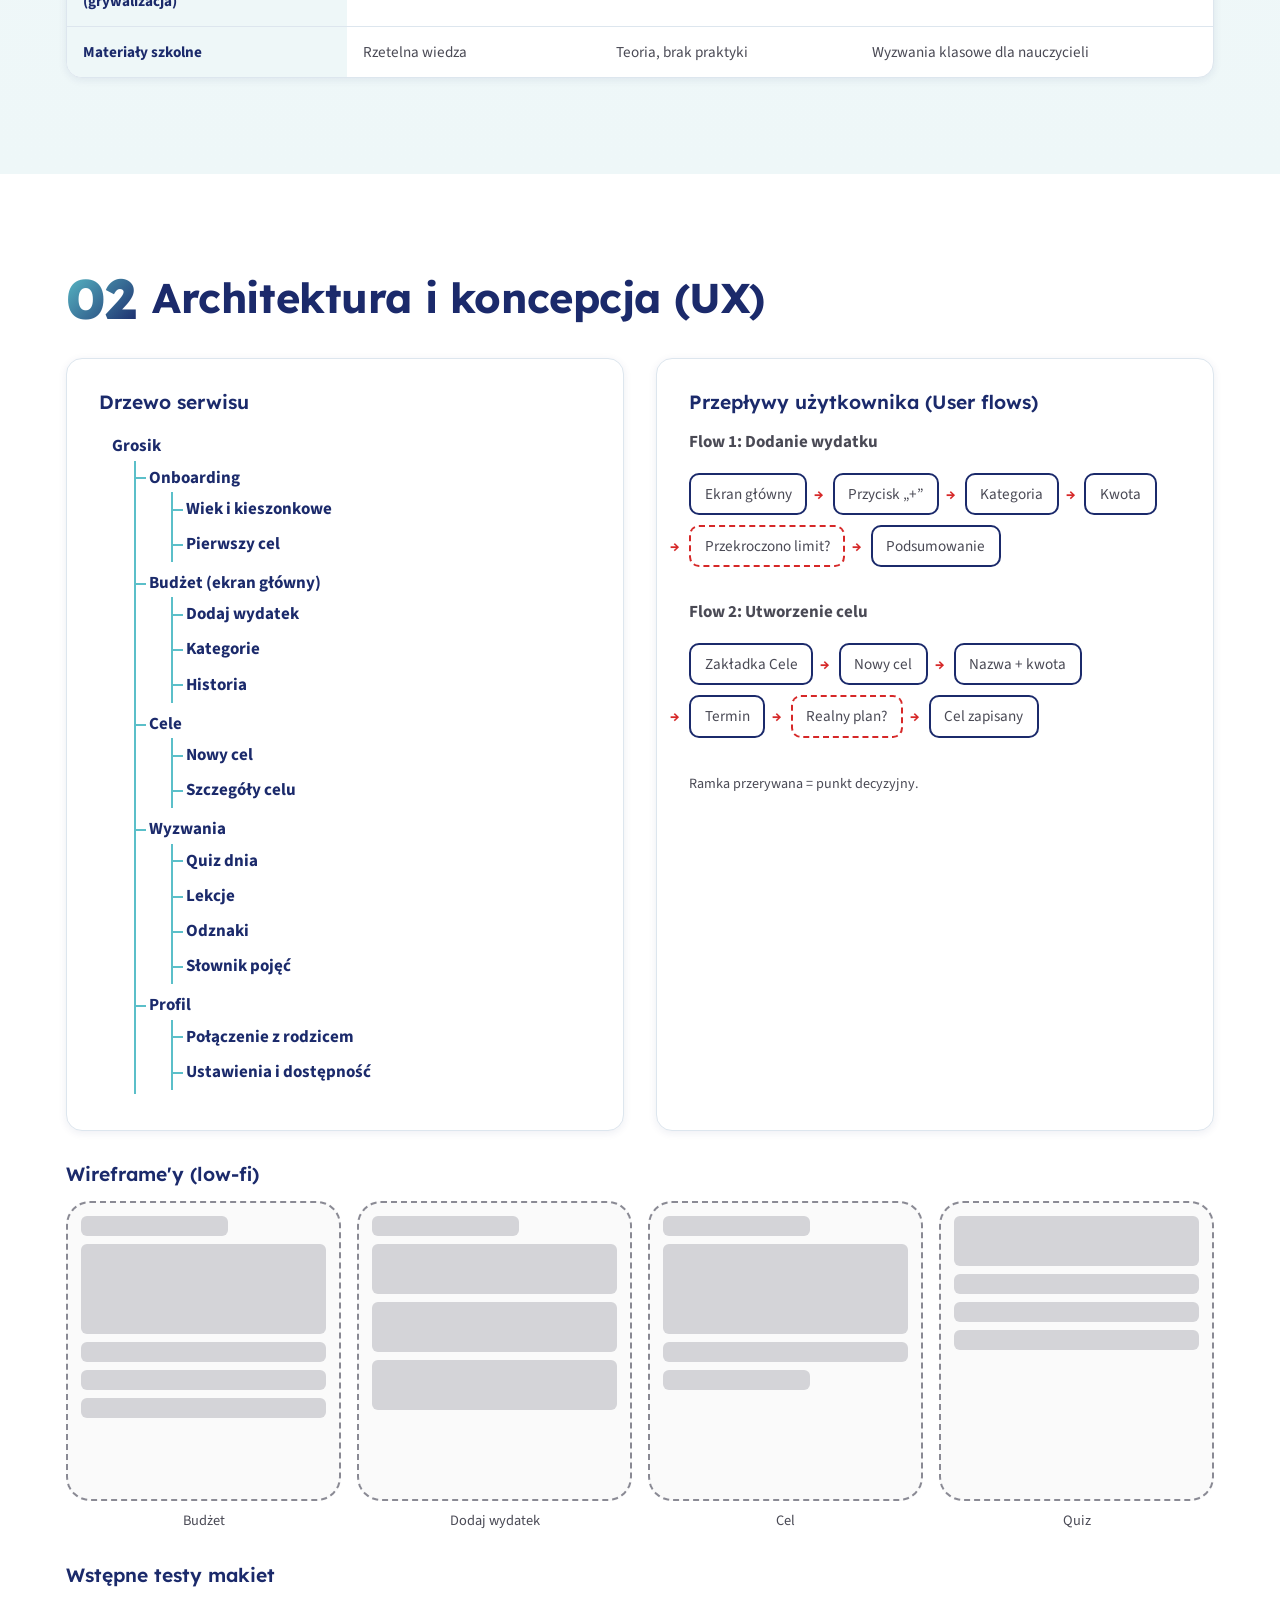
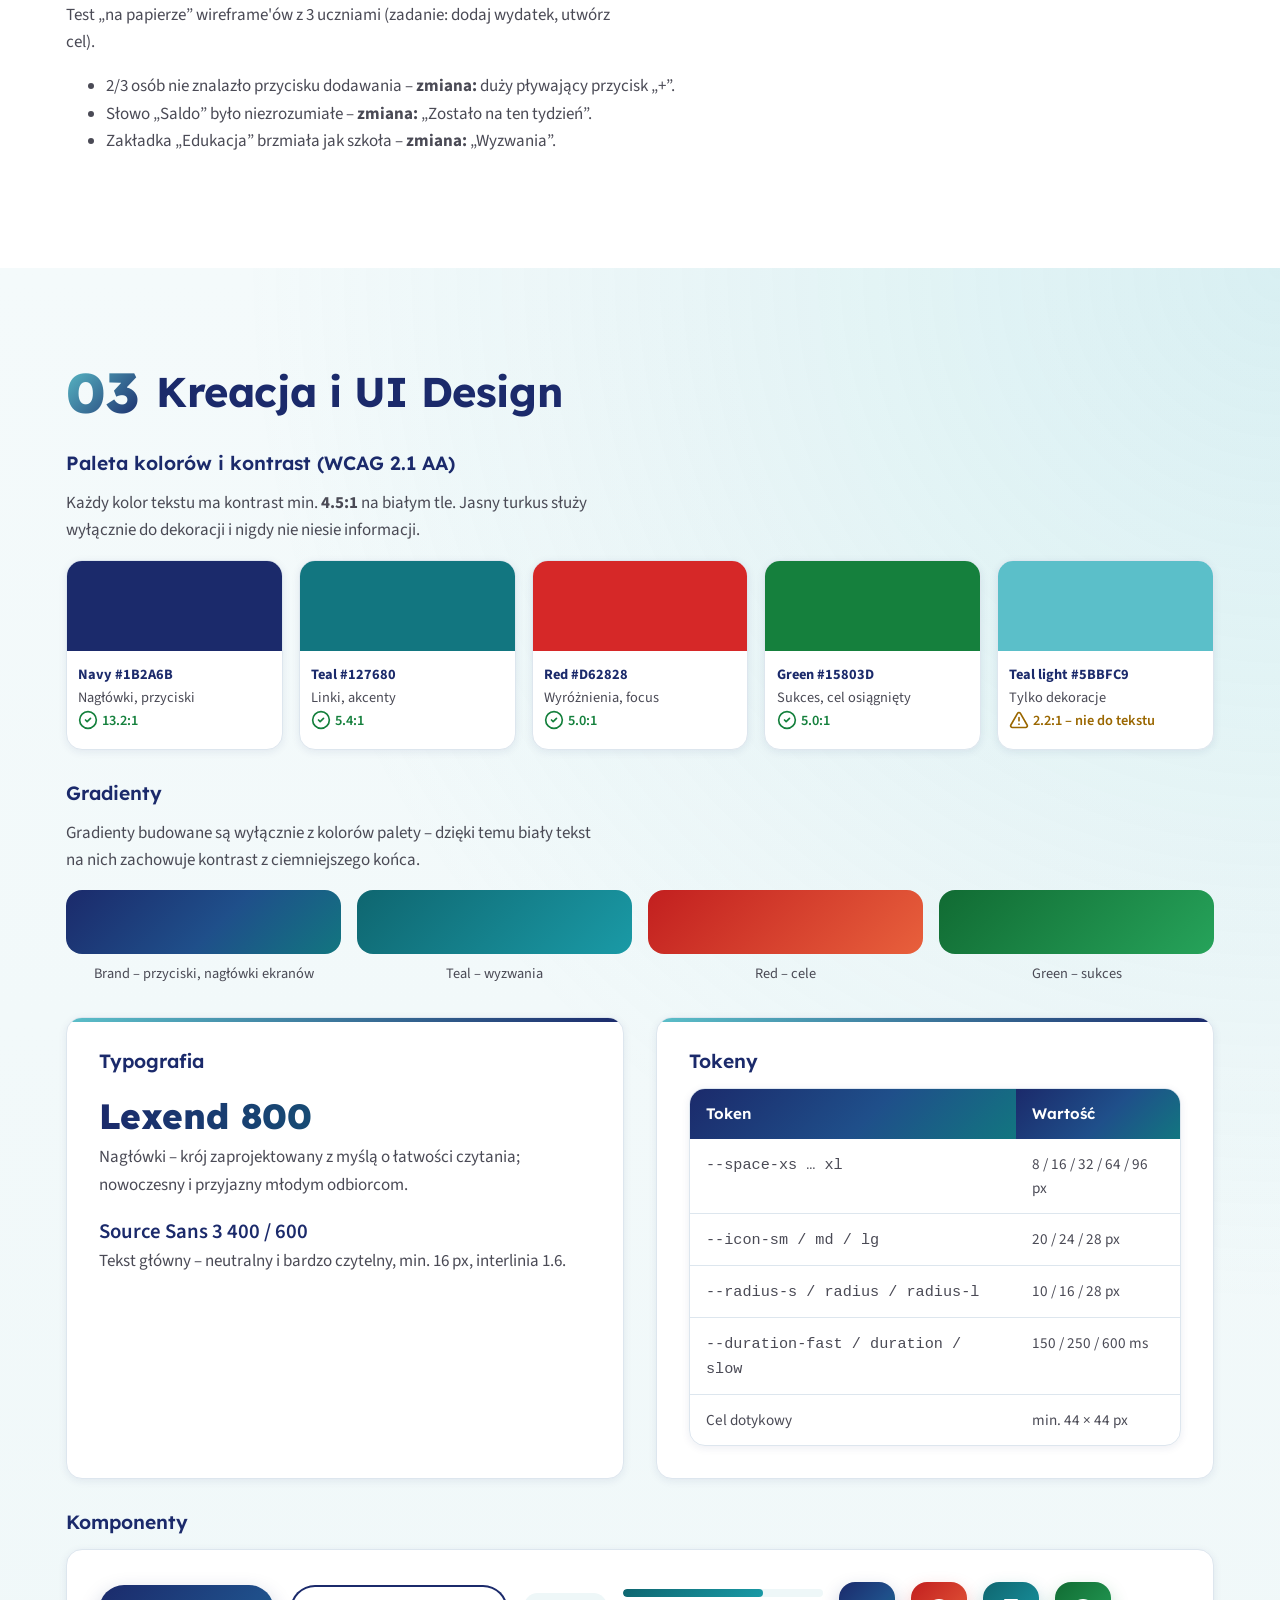
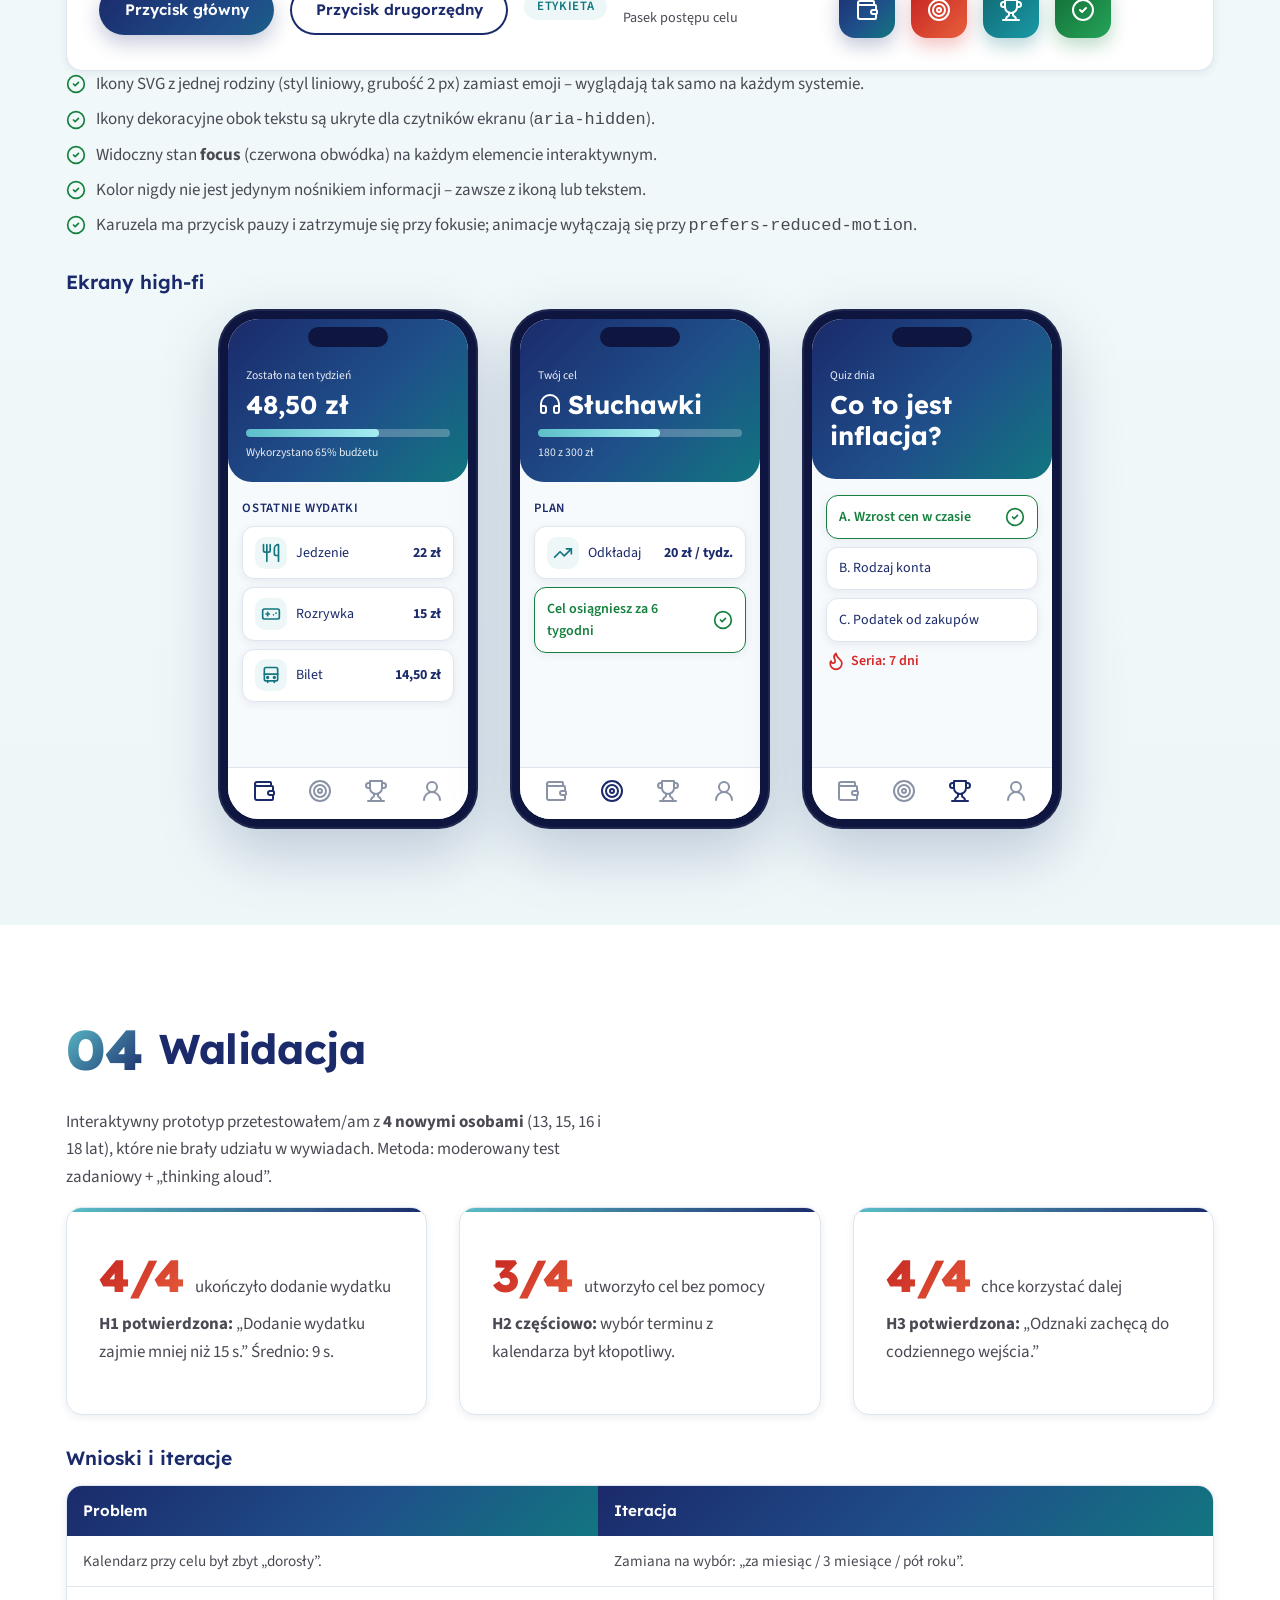
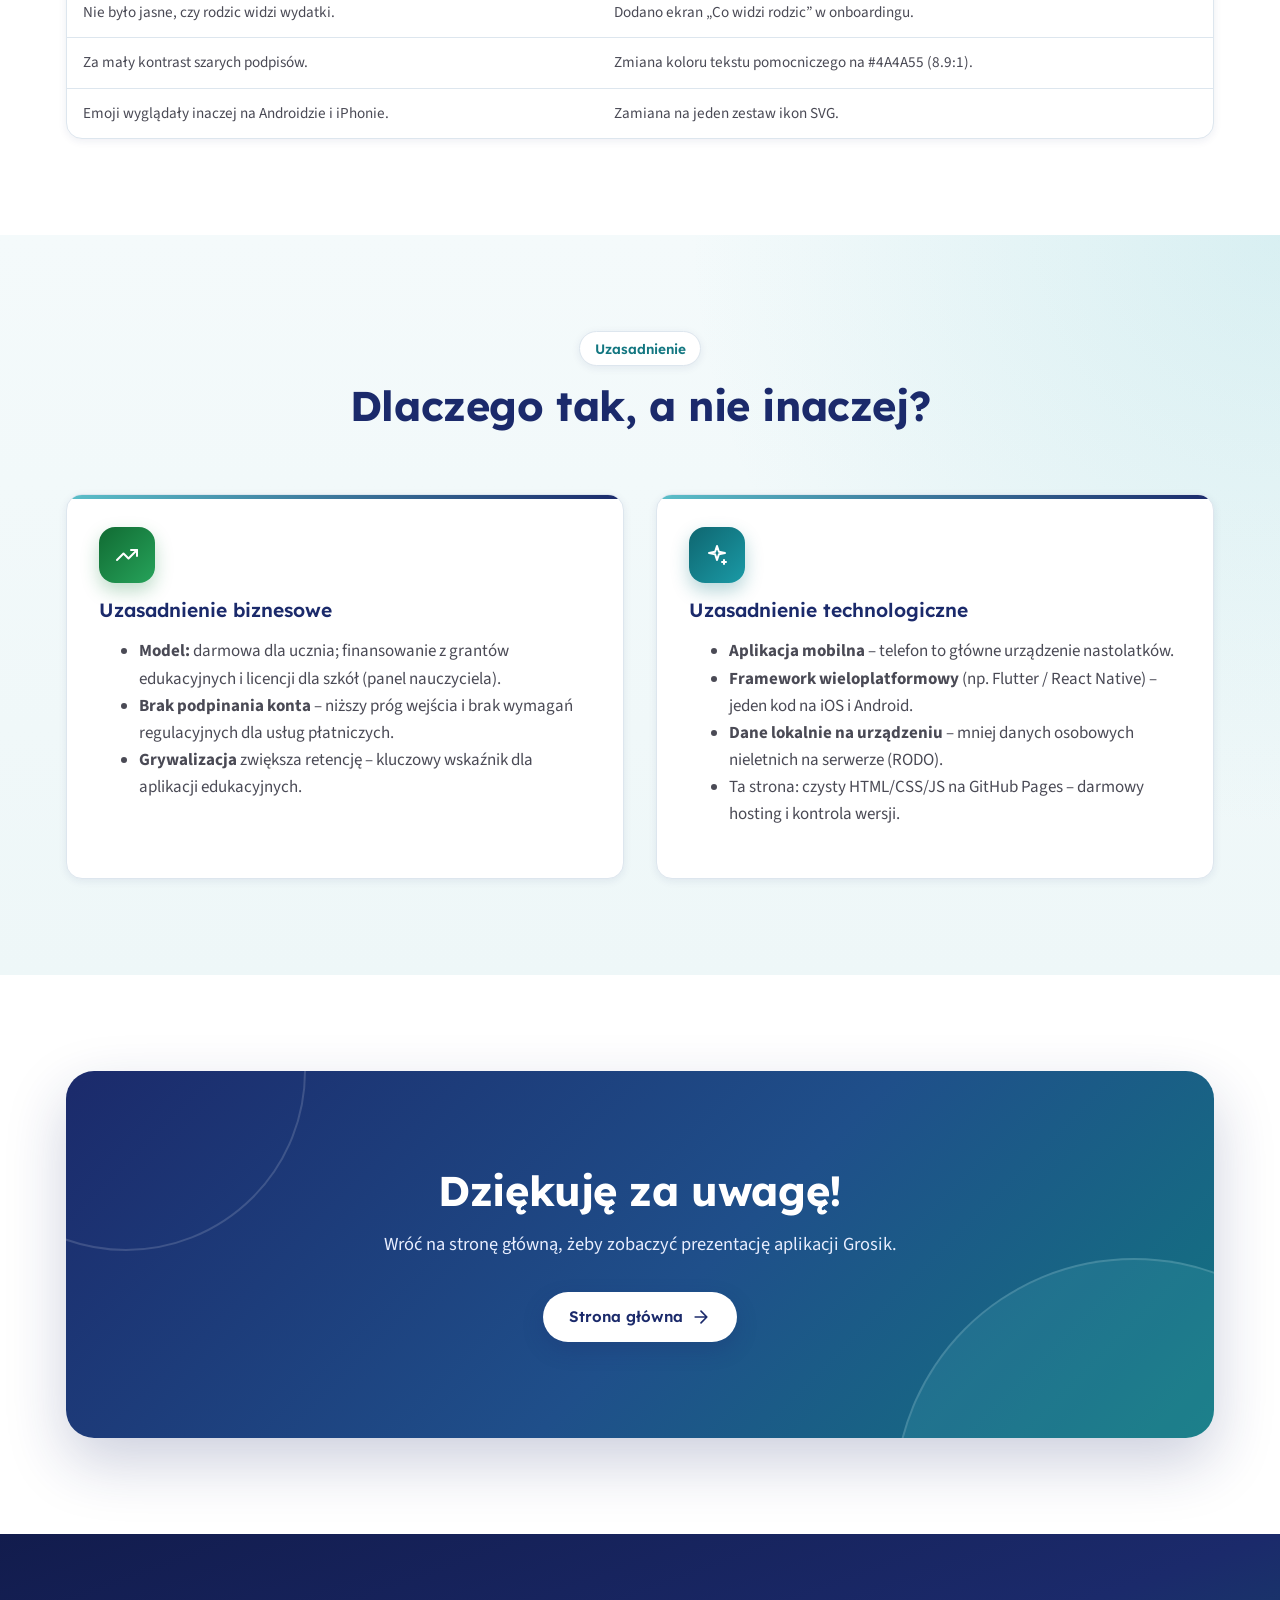
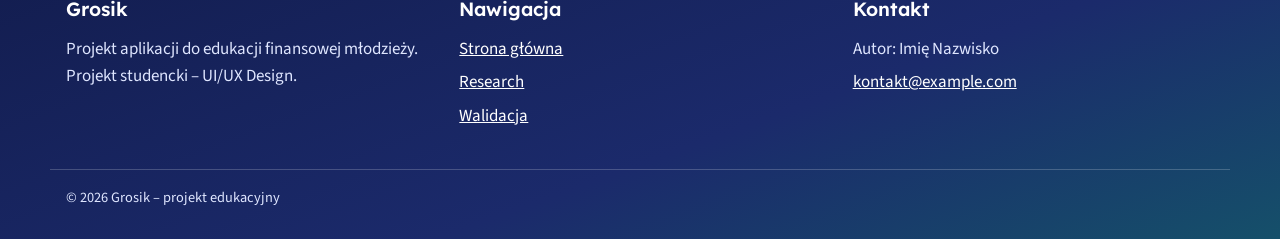
==== commit 4dd284c8: "Nowy hero, gradienty, animacje przy przewijaniu, dopracowany case study" ====
--- a/case-study.html
+++ b/case-study.html
@@ -10,15 +10,20 @@
   <link rel="preconnect" href="https://fonts.gstatic.com" crossorigin>
   <link href="https://fonts.googleapis.com/css2?family=Lexend:wght@400;600;700;800&family=Source+Sans+3:ital,wght@0,400;0,600;1,400&display=swap" rel="stylesheet">
   <link rel="stylesheet" href="css/style.css">
+  <script>document.documentElement.classList.add("js");</script>
 </head>
 <body>
   <!-- Zestaw ikon SVG (styl liniowy, 24×24, stroke 2) -->
   <svg xmlns="http://www.w3.org/2000/svg" style="display:none">
     <symbol id="i-wallet" viewBox="0 0 24 24"><path d="M19 7V4a1 1 0 0 0-1-1H5a2 2 0 0 0 0 4h15a1 1 0 0 1 1 1v4h-3a2 2 0 0 0 0 4h3a1 1 0 0 0 1-1v-2a1 1 0 0 0-1-1"/><path d="M3 5v14a2 2 0 0 0 2 2h15a1 1 0 0 0 1-1v-4"/></symbol>
     <symbol id="i-target" viewBox="0 0 24 24"><circle cx="12" cy="12" r="10"/><circle cx="12" cy="12" r="6"/><circle cx="12" cy="12" r="2"/></symbol>
+    <symbol id="i-trophy" viewBox="0 0 24 24"><path d="M6 9H4.5a2.5 2.5 0 0 1 0-5H6"/><path d="M18 9h1.5a2.5 2.5 0 0 0 0-5H18"/><path d="M4 22h16"/><path d="M10 14.66V17c0 .55-.47.98-.97 1.21C7.85 18.75 7 20.24 7 22"/><path d="M14 14.66V17c0 .55.47.98.97 1.21C16.15 18.75 17 20.24 17 22"/><path d="M18 2H6v7a6 6 0 0 0 12 0V2Z"/></symbol>
     <symbol id="i-utensils" viewBox="0 0 24 24"><path d="M3 2v7c0 1.1.9 2 2 2h4a2 2 0 0 0 2-2V2"/><path d="M7 2v20"/><path d="M21 15V2a5 5 0 0 0-5 5v6c0 1.1.9 2 2 2h3Zm0 0v7"/></symbol>
     <symbol id="i-gamepad" viewBox="0 0 24 24"><path d="M6 12h4M8 10v4M15 13h.01M18 11h.01"/><rect x="2" y="6" width="20" height="12" rx="2"/></symbol>
+    <symbol id="i-bus" viewBox="0 0 24 24"><rect x="4" y="3" width="16" height="16" rx="2"/><path d="M4 11h16M8 19v2M16 19v2"/><circle cx="8" cy="15" r="1"/><circle cx="16" cy="15" r="1"/></symbol>
     <symbol id="i-headphones" viewBox="0 0 24 24"><path d="M3 14h3a2 2 0 0 1 2 2v3a2 2 0 0 1-2 2H5a2 2 0 0 1-2-2v-7a9 9 0 0 1 18 0v7a2 2 0 0 1-2 2h-1a2 2 0 0 1-2-2v-3a2 2 0 0 1 2-2h3"/></symbol>
+    <symbol id="i-flame" viewBox="0 0 24 24"><path d="M8.5 14.5A2.5 2.5 0 0 0 11 12c0-1.38-.5-2-1-3-1.07-2.14-.22-4.05 2-6 .5 2.5 2 4.9 4 6.5 2 1.6 3 3.5 3 5.5a7 7 0 1 1-14 0c0-1.15.43-2.29 1-3a2.5 2.5 0 0 0 2.5 2.5z"/></symbol>
+    <symbol id="i-trend" viewBox="0 0 24 24"><path d="M22 7l-8.5 8.5-5-5L2 17"/><path d="M16 7h6v6"/></symbol>
     <symbol id="i-check" viewBox="0 0 24 24"><circle cx="12" cy="12" r="10"/><path d="m9 12 2 2 4-4"/></symbol>
     <symbol id="i-alert" viewBox="0 0 24 24"><path d="m21.73 18-8-14a2 2 0 0 0-3.48 0l-8 14A2 2 0 0 0 4 21h16a2 2 0 0 0 1.73-3"/><path d="M12 9v4M12 17h.01"/></symbol>
     <symbol id="i-user" viewBox="0 0 24 24"><circle cx="12" cy="8" r="5"/><path d="M20 21a8 8 0 0 0-16 0"/></symbol>
@@ -26,6 +31,7 @@
     <symbol id="i-smile" viewBox="0 0 24 24"><circle cx="12" cy="12" r="10"/><path d="M8 14s1.5 2 4 2 4-2 4-2M9 9h.01M15 9h.01"/></symbol>
     <symbol id="i-meh" viewBox="0 0 24 24"><circle cx="12" cy="12" r="10"/><path d="M8 15h8M9 9h.01M15 9h.01"/></symbol>
     <symbol id="i-frown" viewBox="0 0 24 24"><circle cx="12" cy="12" r="10"/><path d="M16 16s-1.5-2-4-2-4 2-4 2M9 9h.01M15 9h.01"/></symbol>
+    <symbol id="i-sparkle" viewBox="0 0 24 24"><path d="M12 3l1.9 5.8L20 10l-6.1 1.2L12 17l-1.9-5.8L4 10l6.1-1.2z"/><path d="M19 17v4M17 19h4"/></symbol>
     <symbol id="i-menu" viewBox="0 0 24 24"><path d="M4 6h16M4 12h16M4 18h16"/></symbol>
     <symbol id="i-arrow" viewBox="0 0 24 24"><path d="M5 12h14M12 5l7 7-7 7"/></symbol>
   </svg>
@@ -36,7 +42,7 @@
   <header class="header">
     <div class="container header__inner">
       <a href="index.html" class="logo" aria-label="Grosik – strona główna">
-        <img src="img/logo.svg" alt="" width="56" height="46">
+        <img src="img/logo.svg" alt="" width="52" height="43">
         <span class="logo__text">Grosik<small>finanse bez stresu</small></span>
       </a>
 
@@ -62,8 +68,8 @@
     <!-- ========== INTRO ========== -->
     <section class="cs-hero">
       <div class="container">
-        <span class="tag">Case study · UI/UX Design</span>
-        <h1>Grosik – od problemu do wdrożenia</h1>
+        <span class="eyebrow"><svg class="icon icon--sm" aria-hidden="true"><use href="#i-sparkle"/></svg>Case study · UI/UX Design</span>
+        <h1>Grosik – od problemu <span class="gradient-text">do wdrożenia</span></h1>
         <p>
           Projekt aplikacji mobilnej wspierającej <strong>edukację finansową młodzieży</strong>.
           Poniżej dokumentuję cały proces: research, architekturę informacji, design system
@@ -96,8 +102,9 @@
     <!-- ========== PROBLEM ========== -->
     <section class="section" id="problem">
       <div class="container grid-2">
-        <div>
-          <h2>Problem</h2>
+        <div class="reveal">
+          <span class="eyebrow">Problem</span>
+          <h2>Kieszonkowe jest. Planu – brak.</h2>
           <p>
             Nastolatki dostają kieszonkowe, coraz częściej płacą telefonem i robią zakupy online,
             ale <strong>nie mają narzędzia, które uczy planowania pieniędzy w ich języku</strong>.
@@ -106,7 +113,8 @@
           <p class="quote">„Jak młodym ludziom w wieku 13–18 lat pomóc zbudować nawyk świadomego
             wydawania i oszczędzania pieniędzy?”</p>
         </div>
-        <div class="card">
+        <div class="card card--accent reveal">
+          <span class="icon-badge icon-badge--red"><svg class="icon" aria-hidden="true"><use href="#i-target"/></svg></span>
           <h3>Cele projektu</h3>
           <ul class="icon-list">
             <li><svg class="icon icon--sm" aria-hidden="true"><use href="#i-check"/></svg>Ułatwić planowanie kieszonkowego w skali tygodnia.</li>
@@ -121,13 +129,15 @@
     <!-- ========== 1. RESEARCH ========== -->
     <section class="section section--soft" id="research">
       <div class="container">
-        <span class="phase-number" aria-hidden="true">01</span>
-        <h2>Faza badawcza (Research)</h2>
+        <div class="phase-head reveal">
+          <span class="phase-number" aria-hidden="true">01</span>
+          <h2>Faza badawcza (Research)</h2>
+        </div>
 
         <h3>Wywiady pogłębione (IDI)</h3>
         <!-- TODO: podmień na dane z własnych wywiadów -->
         <p>Przeprowadziłem/am <strong>5 wywiadów</strong> (30–45 min, online i na żywo): 3 z uczniami, 1 z rodzicem i 1 z nauczycielem przedsiębiorczości.</p>
-        <div class="table-wrap">
+        <div class="table-wrap reveal">
           <table>
             <thead>
               <tr><th scope="col">Osoba</th><th scope="col">Kluczowe wnioski</th></tr>
@@ -144,7 +154,7 @@
 
         <h3 class="mt-m">Persony</h3>
         <div class="grid-3">
-          <article class="card persona">
+          <article class="card card--accent persona reveal">
             <div class="persona__head">
               <div class="avatar"><svg class="icon icon--lg" aria-hidden="true"><use href="#i-user"/></svg></div>
               <div><h4>Kasia, 15 lat</h4><span class="tag">Wydająca spontanicznie</span></div>
@@ -155,9 +165,9 @@
             <ul><li>Nie pamięta wydatków</li><li>Aplikacje banku są „nudne”</li></ul>
             <p class="quote">„Dostaję 200 zł i po tygodniu nie wiem, gdzie się podziały.”</p>
           </article>
-          <article class="card persona">
+          <article class="card card--accent persona reveal">
             <div class="persona__head">
-              <div class="avatar"><svg class="icon icon--lg" aria-hidden="true"><use href="#i-user"/></svg></div>
+              <div class="avatar avatar--teal"><svg class="icon icon--lg" aria-hidden="true"><use href="#i-user"/></svg></div>
               <div><h4>Tomek, 17 lat</h4><span class="tag">Ambitny oszczędzający</span></div>
             </div>
             <p><strong>Cele:</strong></p>
@@ -166,9 +176,9 @@
             <ul><li>Brak motywacji w długim okresie</li><li>Arkusze kalkulacyjne</li></ul>
             <p class="quote">„Chcę widzieć, ile mi brakuje i kiedy dam radę.”</p>
           </article>
-          <article class="card persona">
+          <article class="card card--accent persona reveal">
             <div class="persona__head">
-              <div class="avatar"><svg class="icon icon--lg" aria-hidden="true"><use href="#i-users"/></svg></div>
+              <div class="avatar avatar--red"><svg class="icon icon--lg" aria-hidden="true"><use href="#i-users"/></svg></div>
               <div><h4>Anna, 44 lata</h4><span class="tag">Rodzic</span></div>
             </div>
             <p><strong>Cele:</strong></p>
@@ -180,7 +190,7 @@
         </div>
 
         <h3 class="mt-m">Mapa podróży użytkownika (Kasia)</h3>
-        <div class="table-wrap">
+        <div class="table-wrap reveal">
           <table>
             <thead>
               <tr>
@@ -207,7 +217,7 @@
         </div>
 
         <h3 class="mt-m">Analiza konkurencji (benchmark)</h3>
-        <div class="table-wrap">
+        <div class="table-wrap reveal">
           <table>
             <thead>
               <tr><th scope="col">Rozwiązanie</th><th scope="col">Mocne strony</th><th scope="col">Słabe strony</th><th scope="col">Wniosek dla Grosika</th></tr>
@@ -226,11 +236,13 @@
     <!-- ========== 2. UX ========== -->
     <section class="section" id="ux">
       <div class="container">
-        <span class="phase-number" aria-hidden="true">02</span>
-        <h2>Architektura i koncepcja (UX)</h2>
+        <div class="phase-head reveal">
+          <span class="phase-number" aria-hidden="true">02</span>
+          <h2>Architektura i koncepcja (UX)</h2>
+        </div>
 
         <div class="grid-2">
-          <div>
+          <div class="card reveal">
             <h3>Drzewo serwisu</h3>
             <ul class="tree">
               <li>Grosik
@@ -254,7 +266,7 @@
               </li>
             </ul>
           </div>
-          <div>
+          <div class="card reveal">
             <h3>Przepływy użytkownika (User flows)</h3>
             <p><strong>Flow 1: Dodanie wydatku</strong></p>
             <ol class="flow">
@@ -279,7 +291,7 @@
         </div>
 
         <h3 class="mt-m">Wireframe'y (low-fi)</h3>
-        <div class="grid-4">
+        <div class="grid-4 reveal">
           <figure class="wireframe">
             <div class="wire" aria-hidden="true">
               <div class="wire__box wire__box--s"></div>
@@ -325,12 +337,14 @@
     <!-- ========== 3. UI ========== -->
     <section class="section section--soft" id="ui">
       <div class="container">
-        <span class="phase-number" aria-hidden="true">03</span>
-        <h2>Kreacja i UI Design</h2>
+        <div class="phase-head reveal">
+          <span class="phase-number" aria-hidden="true">03</span>
+          <h2>Kreacja i UI Design</h2>
+        </div>
 
         <h3>Paleta kolorów i kontrast (WCAG 2.1 AA)</h3>
         <p>Każdy kolor tekstu ma kontrast min. <strong>4.5:1</strong> na białym tle. Jasny turkus służy wyłącznie do dekoracji i nigdy nie niesie informacji.</p>
-        <div class="grid-4">
+        <div class="palette reveal">
           <div class="swatch">
             <div class="swatch__color swatch__color--navy"></div>
             <div class="swatch__info"><strong>Navy #1B2A6B</strong>Nagłówki, przyciski<br><span class="status status--ok"><svg class="icon icon--sm" aria-hidden="true"><use href="#i-check"/></svg>13.2:1</span></div>
@@ -353,24 +367,33 @@
           </div>
         </div>
 
+        <h3 class="mt-m">Gradienty</h3>
+        <p>Gradienty budowane są wyłącznie z kolorów palety – dzięki temu biały tekst na nich zachowuje kontrast z ciemniejszego końca.</p>
+        <div class="gradients reveal">
+          <figure class="wireframe"><div class="gradient-chip gradient-chip--brand"></div><figcaption class="wire__caption">Brand – przyciski, nagłówki ekranów</figcaption></figure>
+          <figure class="wireframe"><div class="gradient-chip gradient-chip--teal"></div><figcaption class="wire__caption">Teal – wyzwania</figcaption></figure>
+          <figure class="wireframe"><div class="gradient-chip gradient-chip--red"></div><figcaption class="wire__caption">Red – cele</figcaption></figure>
+          <figure class="wireframe"><div class="gradient-chip gradient-chip--green"></div><figcaption class="wire__caption">Green – sukces</figcaption></figure>
+        </div>
+
         <div class="grid-2 mt-m">
-          <div class="card">
+          <div class="card card--accent reveal">
             <h3>Typografia</h3>
-            <p class="type-sample--head">Lexend 800</p>
+            <p class="type-sample--head gradient-text">Lexend 800</p>
             <p>Nagłówki – krój zaprojektowany z myślą o łatwości czytania; nowoczesny i przyjazny młodym odbiorcom.</p>
             <p class="type-sample--body">Source Sans 3 400 / 600</p>
             <p>Tekst główny – neutralny i bardzo czytelny, min. 16 px, interlinia 1.6.</p>
           </div>
-          <div class="card">
+          <div class="card card--accent reveal">
             <h3>Tokeny</h3>
             <div class="table-wrap">
               <table>
                 <thead><tr><th scope="col">Token</th><th scope="col">Wartość</th></tr></thead>
                 <tbody>
-                  <tr><td><code>--space-xs / s / m / l</code></td><td>8 / 16 / 32 / 64 px (rytm 8 px)</td></tr>
-                  <tr><td><code>--icon-sm / md / lg</code></td><td>20 / 24 / 32 px</td></tr>
-                  <tr><td><code>--radius</code> / <code>--radius-pill</code></td><td>12 px / 999 px</td></tr>
-                  <tr><td><code>--duration-fast / duration</code></td><td>150 / 250 ms</td></tr>
+                  <tr><td><code>--space-xs … xl</code></td><td>8 / 16 / 32 / 64 / 96 px</td></tr>
+                  <tr><td><code>--icon-sm / md / lg</code></td><td>20 / 24 / 28 px</td></tr>
+                  <tr><td><code>--radius-s / radius / radius-l</code></td><td>10 / 16 / 28 px</td></tr>
+                  <tr><td><code>--duration-fast / duration / slow</code></td><td>150 / 250 / 600 ms</td></tr>
                   <tr><td>Cel dotykowy</td><td>min. 44 × 44 px</td></tr>
                 </tbody>
               </table>
@@ -379,15 +402,18 @@
         </div>
 
         <h3 class="mt-m">Komponenty</h3>
-        <div class="card component-row">
+        <div class="card component-row reveal">
           <a href="#ui" class="btn">Przycisk główny</a>
-          <a href="#ui" class="btn btn--outline">Przycisk drugorzędny</a>
+          <a href="#ui" class="btn btn--ghost">Przycisk drugorzędny</a>
           <span class="tag">Etykieta</span>
           <div class="progress-demo">
-            <div class="phone__bar" style="--fill: 70%"></div>
+            <div class="progress progress--dark" style="--fill: 70%"></div>
             <small>Pasek postępu celu</small>
           </div>
-          <span class="card__icon card__icon--red"><svg class="icon icon--lg" aria-hidden="true"><use href="#i-target"/></svg></span>
+          <span class="icon-badge"><svg class="icon" aria-hidden="true"><use href="#i-wallet"/></svg></span>
+          <span class="icon-badge icon-badge--red"><svg class="icon" aria-hidden="true"><use href="#i-target"/></svg></span>
+          <span class="icon-badge icon-badge--teal"><svg class="icon" aria-hidden="true"><use href="#i-trophy"/></svg></span>
+          <span class="icon-badge icon-badge--green"><svg class="icon" aria-hidden="true"><use href="#i-check"/></svg></span>
         </div>
         <ul class="icon-list mt-m">
           <li><svg class="icon icon--sm" aria-hidden="true"><use href="#i-check"/></svg>Ikony SVG z jednej rodziny (styl liniowy, grubość 2 px) zamiast emoji – wyglądają tak samo na każdym systemie.</li>
@@ -398,30 +424,68 @@
         </ul>
 
         <h3 class="mt-m">Ekrany high-fi</h3>
-        <div class="grid-3">
+        <div class="hifi reveal">
           <div class="phone" role="img" aria-label="Ekran budżetu: zostało 48,50 zł na ten tydzień">
             <div class="phone__screen">
-              <p>Zostało na ten tydzień</p>
-              <p class="phone__big">48,50 zł</p>
-              <div class="phone__bar" style="--fill: 65%"></div>
-              <div class="phone__tile"><svg class="icon icon--sm" aria-hidden="true"><use href="#i-utensils"/></svg>Jedzenie – 22 zł</div>
-              <div class="phone__tile"><svg class="icon icon--sm" aria-hidden="true"><use href="#i-gamepad"/></svg>Rozrywka – 15 zł</div>
-            </div>
-          </div>
-          <div class="phone" role="img" aria-label="Ekran celu: słuchawki, 60% zebranej kwoty">
+              <div class="screen__header">
+                <small>Zostało na ten tydzień</small>
+                <p class="screen__big">48,50 zł</p>
+                <div class="progress" style="--fill: 65%"></div>
+                <small>Wykorzystano 65% budżetu</small>
+              </div>
+              <div class="screen__body">
+                <p class="screen__label">Ostatnie wydatki</p>
+                <div class="phone__tile"><span class="tile__icon"><svg class="icon icon--sm"><use href="#i-utensils"/></svg></span>Jedzenie<b>22 zł</b></div>
+                <div class="phone__tile"><span class="tile__icon"><svg class="icon icon--sm"><use href="#i-gamepad"/></svg></span>Rozrywka<b>15 zł</b></div>
+                <div class="phone__tile"><span class="tile__icon"><svg class="icon icon--sm"><use href="#i-bus"/></svg></span>Bilet<b>14,50 zł</b></div>
+              </div>
+              <div class="phone__tabbar">
+                <svg class="icon is-active"><use href="#i-wallet"/></svg>
+                <svg class="icon"><use href="#i-target"/></svg>
+                <svg class="icon"><use href="#i-trophy"/></svg>
+                <svg class="icon"><use href="#i-user"/></svg>
+              </div>
+            </div>
+          </div>
+          <div class="phone" role="img" aria-label="Ekran celu: słuchawki, zebrano 180 z 300 zł">
             <div class="phone__screen">
-              <p>Twój cel</p>
-              <p class="phone__big"><svg class="icon" aria-hidden="true"><use href="#i-headphones"/></svg>Słuchawki</p>
-              <div class="phone__bar" style="--fill: 60%"></div>
-              <div class="phone__tile">Odkładaj 20 zł / tydz.</div>
+              <div class="screen__header">
+                <small>Twój cel</small>
+                <p class="screen__big"><svg class="icon"><use href="#i-headphones"/></svg>Słuchawki</p>
+                <div class="progress" style="--fill: 60%"></div>
+                <small>180 z 300 zł</small>
+              </div>
+              <div class="screen__body">
+                <p class="screen__label">Plan</p>
+                <div class="phone__tile"><span class="tile__icon"><svg class="icon icon--sm"><use href="#i-trend"/></svg></span>Odkładaj<b>20 zł / tydz.</b></div>
+                <div class="phone__tile phone__tile--correct">Cel osiągniesz za 6 tygodni<svg class="icon icon--sm"><use href="#i-check"/></svg></div>
+              </div>
+              <div class="phone__tabbar">
+                <svg class="icon"><use href="#i-wallet"/></svg>
+                <svg class="icon is-active"><use href="#i-target"/></svg>
+                <svg class="icon"><use href="#i-trophy"/></svg>
+                <svg class="icon"><use href="#i-user"/></svg>
+              </div>
             </div>
           </div>
           <div class="phone" role="img" aria-label="Ekran quizu dnia: co to jest inflacja">
             <div class="phone__screen">
-              <p>Quiz dnia</p>
-              <p class="phone__big">Co to jest inflacja?</p>
-              <div class="phone__tile">A. Wzrost cen w czasie</div>
-              <div class="phone__tile">B. Rodzaj konta</div>
+              <div class="screen__header">
+                <small>Quiz dnia</small>
+                <p class="screen__big">Co to jest inflacja?</p>
+              </div>
+              <div class="screen__body">
+                <div class="phone__tile phone__tile--correct">A. Wzrost cen w czasie<svg class="icon icon--sm"><use href="#i-check"/></svg></div>
+                <div class="phone__tile">B. Rodzaj konta</div>
+                <div class="phone__tile">C. Podatek od zakupów</div>
+                <p class="phone__streak"><svg class="icon icon--sm"><use href="#i-flame"/></svg>Seria: 7 dni</p>
+              </div>
+              <div class="phone__tabbar">
+                <svg class="icon"><use href="#i-wallet"/></svg>
+                <svg class="icon"><use href="#i-target"/></svg>
+                <svg class="icon is-active"><use href="#i-trophy"/></svg>
+                <svg class="icon"><use href="#i-user"/></svg>
+              </div>
             </div>
           </div>
         </div>
@@ -431,28 +495,30 @@
     <!-- ========== 4. WALIDACJA ========== -->
     <section class="section" id="walidacja">
       <div class="container">
-        <span class="phase-number" aria-hidden="true">04</span>
-        <h2>Walidacja</h2>
+        <div class="phase-head reveal">
+          <span class="phase-number" aria-hidden="true">04</span>
+          <h2>Walidacja</h2>
+        </div>
         <!-- TODO: podmień na wyniki własnych testów -->
         <p>Interaktywny prototyp przetestowałem/am z <strong>4 nowymi osobami</strong> (13, 15, 16 i 18 lat), które nie brały udziału w wywiadach. Metoda: moderowany test zadaniowy + „thinking aloud”.</p>
 
         <div class="grid-3">
-          <div class="card">
+          <div class="card card--accent reveal">
             <div class="result"><span class="result__num">4/4</span><span>ukończyło dodanie wydatku</span></div>
             <p><strong>H1 potwierdzona:</strong> „Dodanie wydatku zajmie mniej niż 15 s.” Średnio: 9 s.</p>
           </div>
-          <div class="card">
+          <div class="card card--accent reveal">
             <div class="result"><span class="result__num">3/4</span><span>utworzyło cel bez pomocy</span></div>
             <p><strong>H2 częściowo:</strong> wybór terminu z kalendarza był kłopotliwy.</p>
           </div>
-          <div class="card">
+          <div class="card card--accent reveal">
             <div class="result"><span class="result__num">4/4</span><span>chce korzystać dalej</span></div>
             <p><strong>H3 potwierdzona:</strong> „Odznaki zachęcą do codziennego wejścia.”</p>
           </div>
         </div>
 
         <h3 class="mt-m">Wnioski i iteracje</h3>
-        <div class="table-wrap">
+        <div class="table-wrap reveal">
           <table>
             <thead><tr><th scope="col">Problem</th><th scope="col">Iteracja</th></tr></thead>
             <tbody>
@@ -468,23 +534,42 @@
 
     <!-- ========== DECYZJE ========== -->
     <section class="section section--soft" id="decyzje">
-      <div class="container grid-2">
-        <div class="card">
-          <h3>Uzasadnienie biznesowe</h3>
-          <ul>
-            <li><strong>Model:</strong> darmowa dla ucznia; finansowanie z grantów edukacyjnych i licencji dla szkół (panel nauczyciela).</li>
-            <li><strong>Brak podpinania konta</strong> – niższy próg wejścia i brak wymagań regulacyjnych dla usług płatniczych.</li>
-            <li><strong>Grywalizacja</strong> zwiększa retencję – kluczowy wskaźnik dla aplikacji edukacyjnych.</li>
-          </ul>
-        </div>
-        <div class="card">
-          <h3>Uzasadnienie technologiczne</h3>
-          <ul>
-            <li><strong>Aplikacja mobilna</strong> – telefon to główne urządzenie nastolatków.</li>
-            <li><strong>Framework wieloplatformowy</strong> (np. Flutter / React Native) – jeden kod na iOS i Android.</li>
-            <li><strong>Dane lokalnie na urządzeniu</strong> – mniej danych osobowych nieletnich na serwerze (RODO).</li>
-            <li>Ta strona: czysty HTML/CSS/JS na GitHub Pages – darmowy hosting i kontrola wersji.</li>
-          </ul>
+      <div class="container">
+        <div class="section__head reveal">
+          <span class="eyebrow">Uzasadnienie</span>
+          <h2>Dlaczego tak, a nie inaczej?</h2>
+        </div>
+        <div class="grid-2">
+          <div class="card card--accent reveal">
+            <span class="icon-badge icon-badge--green"><svg class="icon" aria-hidden="true"><use href="#i-trend"/></svg></span>
+            <h3>Uzasadnienie biznesowe</h3>
+            <ul>
+              <li><strong>Model:</strong> darmowa dla ucznia; finansowanie z grantów edukacyjnych i licencji dla szkół (panel nauczyciela).</li>
+              <li><strong>Brak podpinania konta</strong> – niższy próg wejścia i brak wymagań regulacyjnych dla usług płatniczych.</li>
+              <li><strong>Grywalizacja</strong> zwiększa retencję – kluczowy wskaźnik dla aplikacji edukacyjnych.</li>
+            </ul>
+          </div>
+          <div class="card card--accent reveal">
+            <span class="icon-badge icon-badge--teal"><svg class="icon" aria-hidden="true"><use href="#i-sparkle"/></svg></span>
+            <h3>Uzasadnienie technologiczne</h3>
+            <ul>
+              <li><strong>Aplikacja mobilna</strong> – telefon to główne urządzenie nastolatków.</li>
+              <li><strong>Framework wieloplatformowy</strong> (np. Flutter / React Native) – jeden kod na iOS i Android.</li>
+              <li><strong>Dane lokalnie na urządzeniu</strong> – mniej danych osobowych nieletnich na serwerze (RODO).</li>
+              <li>Ta strona: czysty HTML/CSS/JS na GitHub Pages – darmowy hosting i kontrola wersji.</li>
+            </ul>
+          </div>
+        </div>
+      </div>
+    </section>
+
+    <!-- ========== CTA ========== -->
+    <section class="section">
+      <div class="container">
+        <div class="cta reveal">
+          <h2>Dziękuję za uwagę!</h2>
+          <p>Wróć na stronę główną, żeby zobaczyć prezentację aplikacji Grosik.</p>
+          <a href="index.html" class="btn btn--light">Strona główna <svg class="icon icon--sm" aria-hidden="true"><use href="#i-arrow"/></svg></a>
         </div>
       </div>
     </section>
--- a/css/style.css
+++ b/css/style.css
@@ -1,7 +1,7 @@
 /* =========================================================
    Grosik – arkusz stylów
    Struktura: 1. Tokeny  2. Baza  3. Layout  4. Komponenty
-              5. Strona główna  6. Case study  7. RWD
+              5. Strona główna  6. Case study  7. Animacje  8. RWD
    ========================================================= */
 
 /* ---------- 1. TOKENY (design system) ---------- */
@@ -10,16 +10,24 @@
   --navy: #1b2a6b;        /* główny – 13.2:1 */
   --navy-dark: #121c4d;
   --teal: #127680;        /* linki, akcenty – 5.4:1 */
-  --teal-light: #5bbfc9;  /* tylko dekoracje (ramki, tła) */
+  --teal-light: #5bbfc9;  /* tylko dekoracje */
   --red: #d62828;         /* wyróżnienia, focus – 5.0:1 */
   --green: #15803d;       /* sukces – 5.0:1 */
   --text: #4a4a55;        /* tekst główny – 8.9:1 */
   --bg: #ffffff;
   --bg-soft: #eef7f8;
-  --border: #d9e3ea;
+  --border: #dde6ee;
   --wire: #d4d4d8;
   --warning-bg: #fff8e1;
   --warning: #9a6700;
+
+  /* gradienty */
+  --grad-brand: linear-gradient(135deg, #1b2a6b 0%, #1f4f8a 55%, #127680 100%);
+  --grad-teal: linear-gradient(135deg, #0f6670 0%, #1a9aa6 100%);
+  --grad-red: linear-gradient(135deg, #c21f1f 0%, #e8603c 100%);
+  --grad-green: linear-gradient(135deg, #116b33 0%, #26a35a 100%);
+  --grad-text: linear-gradient(90deg, #1b2a6b 0%, #127680 100%);
+  --grad-border: linear-gradient(135deg, #5bbfc9, #1b2a6b);
 
   /* typografia */
   --font-head: "Lexend", Arial, sans-serif;
@@ -30,18 +38,25 @@
   --space-s: 1rem;      /* 16 */
   --space-m: 2rem;      /* 32 */
   --space-l: 4rem;      /* 64 */
+  --space-xl: 6rem;     /* 96 */
 
   /* ikony */
   --icon-sm: 20px;
   --icon-md: 24px;
-  --icon-lg: 32px;
-
-  /* kształty i ruch */
-  --radius: 12px;
+  --icon-lg: 28px;
+
+  /* kształty, cienie, ruch */
+  --radius-s: 10px;
+  --radius: 16px;
+  --radius-l: 28px;
   --radius-pill: 999px;
-  --shadow: 0 6px 20px rgba(27, 42, 107, 0.12);
+  --shadow-s: 0 2px 8px rgba(27, 42, 107, 0.08);
+  --shadow: 0 10px 30px rgba(27, 42, 107, 0.12);
+  --shadow-l: 0 24px 60px rgba(27, 42, 107, 0.22);
   --duration-fast: 150ms;
   --duration: 250ms;
+  --duration-slow: 600ms;
+  --ease-out: cubic-bezier(0.22, 1, 0.36, 1);
   --max-width: 1180px;
 }
 
@@ -61,21 +76,22 @@
   line-height: 1.6;
   color: var(--text);
   background: var(--bg);
+  overflow-x: hidden;
 }
 
 h1, h2, h3, h4 {
   font-family: var(--font-head);
   color: var(--navy);
-  line-height: 1.2;
+  line-height: 1.15;
   margin: 0 0 var(--space-s);
   text-wrap: balance;
 }
 
-h2 { font-size: clamp(1.6rem, 3vw, 2.2rem); font-weight: 700; }
+h2 { font-size: clamp(1.8rem, 3.4vw, 2.6rem); font-weight: 700; letter-spacing: -0.01em; }
 h3 { font-size: 1.2rem; font-weight: 600; }
 h4 { font-size: 1.05rem; font-weight: 600; margin: 0; }
 
-p { margin: 0 0 var(--space-s); max-width: 70ch; }
+p { margin: 0 0 var(--space-s); max-width: 68ch; }
 
 a {
   color: var(--teal);
@@ -87,14 +103,12 @@
 
 img, svg { max-width: 100%; display: block; }
 
-/* widoczny focus – WCAG 2.4.7 */
 :focus-visible {
   outline: 3px solid var(--red);
   outline-offset: 3px;
 }
 
-/* nagłówek sticky nie zasłania kotwic ani fokusu */
-[id] { scroll-margin-top: 100px; }
+[id] { scroll-margin-top: 96px; }
 
 .skip-link {
   position: absolute;
@@ -107,16 +121,14 @@
 }
 .skip-link:focus { left: var(--space-s); }
 
-.visually-hidden {
-  position: absolute;
-  width: 1px;
-  height: 1px;
-  overflow: hidden;
-  clip: rect(0 0 0 0);
-  white-space: nowrap;
-}
-
 .highlight { color: var(--red); }
+
+.gradient-text {
+  background: var(--grad-text);
+  -webkit-background-clip: text;
+  background-clip: text;
+  color: transparent;
+}
 
 /* Ikony SVG (styl liniowy, jedna grubość) */
 .icon {
@@ -141,8 +153,22 @@
   padding: 0 var(--space-s);
 }
 
-.section { padding: var(--space-l) 0; }
-.section--soft { background: var(--bg-soft); }
+.section { padding: var(--space-xl) 0; position: relative; }
+
+.section--soft {
+  background:
+    radial-gradient(circle at 100% 0%, rgba(91, 191, 201, 0.18), transparent 40%),
+    linear-gradient(180deg, #f4fafb 0%, #eef7f8 100%);
+}
+
+/* nagłówek sekcji – wyśrodkowany */
+.section__head {
+  text-align: center;
+  max-width: 720px;
+  margin: 0 auto var(--space-l);
+}
+
+.section__head p { margin: 0 auto; font-size: 1.15rem; }
 
 .grid-2,
 .grid-3,
@@ -159,13 +185,21 @@
 
 /* ---------- 4. KOMPONENTY ---------- */
 
-/* Header / nawigacja */
+/* Header */
 .header {
   position: sticky;
   top: 0;
   z-index: 50;
-  background: rgba(255, 255, 255, 0.97);
-  border-bottom: 1px solid var(--border);
+  background: rgba(255, 255, 255, 0.82);
+  backdrop-filter: blur(12px);
+  -webkit-backdrop-filter: blur(12px);
+  border-bottom: 1px solid transparent;
+  transition: border-color var(--duration), box-shadow var(--duration);
+}
+
+.header.is-scrolled {
+  border-bottom-color: var(--border);
+  box-shadow: var(--shadow-s);
 }
 
 .header__inner {
@@ -173,7 +207,7 @@
   align-items: center;
   justify-content: space-between;
   gap: var(--space-m);
-  min-height: 80px;
+  min-height: 76px;
 }
 
 .logo {
@@ -186,7 +220,7 @@
 .logo__text {
   font-family: var(--font-head);
   font-weight: 700;
-  font-size: 1.5rem;
+  font-size: 1.45rem;
   color: var(--navy);
   line-height: 1.1;
 }
@@ -202,7 +236,7 @@
 .nav ul {
   display: flex;
   align-items: center;
-  gap: var(--space-m);
+  gap: var(--space-s);
   list-style: none;
   margin: 0;
   padding: 0;
@@ -213,14 +247,16 @@
   color: var(--navy);
   font-weight: 400;
   text-decoration: none;
-  padding: 0.6rem 0;
-  border-bottom: 2px solid transparent;
-  transition: border-color var(--duration-fast);
-}
-
-.nav a:hover,
+  padding: 0.55rem 0.9rem;
+  border-radius: var(--radius-pill);
+  transition: background var(--duration-fast), color var(--duration-fast);
+}
+
+.nav a:hover { background: var(--bg-soft); }
+
 .nav a[aria-current="page"] {
-  border-bottom-color: var(--teal-light);
+  background: var(--bg-soft);
+  font-weight: 600;
 }
 
 .nav__toggle {
@@ -230,12 +266,12 @@
   place-items: center;
   background: none;
   border: 2px solid var(--navy);
-  border-radius: 8px;
+  border-radius: 12px;
   color: var(--navy);
   cursor: pointer;
 }
 
-/* Przyciski – hover zmienia tylko kolor (bez przesuwania layoutu) */
+/* Przyciski */
 .btn {
   display: inline-flex;
   align-items: center;
@@ -244,76 +280,69 @@
   font-family: var(--font-head);
   font-weight: 600;
   font-size: 0.95rem;
-  text-transform: uppercase;
-  letter-spacing: 0.03em;
   text-decoration: none;
   color: #fff;
+  background: var(--grad-brand);
+  background-size: 150% 100%;
+  background-position: 0% 0%;
+  padding: 0.8rem 1.6rem;
+  border-radius: var(--radius-pill);
+  border: none;
+  min-height: 48px;
+  cursor: pointer;
+  box-shadow: 0 8px 20px rgba(27, 42, 107, 0.25);
+  transition: background-position var(--duration) var(--ease-out), box-shadow var(--duration);
+}
+
+.btn:hover {
+  color: #fff;
+  background-position: 100% 0%;
+  box-shadow: 0 12px 28px rgba(18, 118, 128, 0.35);
+}
+
+.btn:active { box-shadow: 0 4px 10px rgba(27, 42, 107, 0.25); }
+
+.btn .icon { transition: transform var(--duration) var(--ease-out); }
+.btn:hover .icon { transform: translateX(3px); }
+
+.btn--ghost {
+  background: #fff;
+  color: var(--navy);
+  box-shadow: inset 0 0 0 2px var(--navy);
+}
+
+.btn--ghost:hover {
   background: var(--navy);
-  padding: 0.7rem 1.6rem;
-  border-radius: var(--radius-pill);
-  border: 2px solid var(--navy);
-  min-height: 44px;
-  cursor: pointer;
-  transition: background var(--duration-fast), color var(--duration-fast);
-}
-
-.btn:hover {
-  background: var(--navy-dark);
-  border-color: var(--navy-dark);
   color: #fff;
-}
-
-.btn:active { background: var(--teal); border-color: var(--teal); }
-
-.btn--outline {
-  background: transparent;
-  color: var(--navy);
-}
-
-.btn--outline:hover { background: var(--navy); }
-
-.btn--small { padding: 0.45rem 1.2rem; font-size: 0.875rem; }
-
-/* Karta */
-.card {
+  box-shadow: inset 0 0 0 2px var(--navy);
+}
+
+.btn--light {
+  background: #fff;
+  color: var(--navy);
+}
+
+.btn--light:hover { background: var(--bg-soft); color: var(--navy); }
+
+.btn--small { padding: 0.5rem 1.2rem; min-height: 44px; font-size: 0.9rem; }
+
+/* Etykieta nad nagłówkiem */
+.eyebrow {
+  display: inline-flex;
+  align-items: center;
+  gap: 0.4rem;
+  font-family: var(--font-head);
+  font-size: 0.85rem;
+  font-weight: 600;
+  color: var(--teal);
   background: #fff;
   border: 1px solid var(--border);
-  border-radius: var(--radius);
-  padding: var(--space-m);
-  box-shadow: var(--shadow);
-}
-
-.card__icon {
-  width: 56px;
-  height: 56px;
-  display: grid;
-  place-items: center;
-  border-radius: 50%;
-  background: var(--bg-soft);
-  color: var(--navy);
+  border-radius: var(--radius-pill);
+  padding: 0.35rem 0.9rem;
   margin-bottom: var(--space-s);
-}
-
-.card__icon--red { color: var(--red); }
-.card__icon--teal { color: var(--teal); }
-.card__icon--green { color: var(--green); }
-
-/* Mała karta z ikoną (hero) */
-.mini-card {
-  display: flex;
-  flex-direction: column;
-  align-items: center;
-  gap: var(--space-xs);
-  padding: var(--space-s);
-  text-align: center;
-  font-family: var(--font-head);
-  font-weight: 600;
-  color: var(--navy);
-}
-
-.mini-card .card__icon { margin: 0; }
-
-/* Etykieta */
+  box-shadow: var(--shadow-s);
+}
+
 .tag {
   display: inline-block;
   font-size: 0.8rem;
@@ -327,12 +356,48 @@
   margin-bottom: var(--space-xs);
 }
 
-/* Ramka w stylu oryginału (turkusowa linia) */
-.frame {
-  border: 6px solid var(--teal-light);
-  border-radius: 20px;
+/* Karta */
+.card {
+  position: relative;
+  background: #fff;
+  border: 1px solid var(--border);
+  border-radius: var(--radius);
   padding: var(--space-m);
-}
+  box-shadow: var(--shadow-s);
+  transition: box-shadow var(--duration) var(--ease-out), border-color var(--duration);
+}
+
+.card--hover:hover {
+  box-shadow: var(--shadow);
+  border-color: var(--teal-light);
+}
+
+/* karta z gradientową linią u góry */
+.card--accent { overflow: hidden; }
+.card--accent::before {
+  content: "";
+  position: absolute;
+  inset: 0 0 auto 0;
+  height: 4px;
+  background: var(--grad-border);
+}
+
+/* Ikona w gradientowym kafelku */
+.icon-badge {
+  width: 56px;
+  height: 56px;
+  display: grid;
+  place-items: center;
+  border-radius: 16px;
+  color: #fff;
+  background: var(--grad-brand);
+  box-shadow: 0 8px 18px rgba(27, 42, 107, 0.25);
+  margin-bottom: var(--space-s);
+}
+
+.icon-badge--teal { background: var(--grad-teal); box-shadow: 0 8px 18px rgba(18, 118, 128, 0.3); }
+.icon-badge--red { background: var(--grad-red); box-shadow: 0 8px 18px rgba(214, 40, 40, 0.28); }
+.icon-badge--green { background: var(--grad-green); box-shadow: 0 8px 18px rgba(21, 128, 61, 0.28); }
 
 /* Lista z ikonami */
 .icon-list {
@@ -342,26 +407,31 @@
 }
 
 .icon-list li {
-  display: flex;
-  gap: var(--space-xs);
-  align-items: flex-start;
+  position: relative;
+  padding-left: 1.85rem;
   margin-bottom: var(--space-xs);
 }
 
-.icon-list .icon { color: var(--green); margin-top: 0.15rem; }
+.icon-list .icon {
+  position: absolute;
+  left: 0;
+  top: 0.2rem;
+  color: var(--green);
+}
 
 /* Footer */
 .footer {
-  background: var(--navy);
+  background: linear-gradient(160deg, #121c4d 0%, #1b2a6b 60%, #15506a 100%);
   color: #dfe6ff;
   padding: var(--space-l) 0 var(--space-m);
 }
 
 .footer h3 { color: #fff; }
-.footer a { color: #fff; }
+.footer a { color: #fff; font-weight: 400; }
+.footer a:hover { color: var(--teal-light); }
 
 .footer__bottom {
-  border-top: 1px solid rgba(255, 255, 255, 0.25);
+  border-top: 1px solid rgba(255, 255, 255, 0.2);
   margin-top: var(--space-m);
   padding-top: var(--space-s);
   font-size: 0.9rem;
@@ -373,85 +443,148 @@
 /* ---------- 5. STRONA GŁÓWNA ---------- */
 
 /* Hero */
-.hero { padding: var(--space-l) 0 var(--space-m); }
-
-.hero__top {
-  display: grid;
-  grid-template-columns: 1fr 1.3fr;
+.hero {
+  position: relative;
+  overflow: hidden;
+  padding: var(--space-l) 0 var(--space-xl);
+  background:
+    radial-gradient(circle at 85% 15%, rgba(91, 191, 201, 0.35), transparent 38%),
+    radial-gradient(circle at 5% 85%, rgba(214, 40, 40, 0.08), transparent 32%),
+    linear-gradient(180deg, #f3fafb 0%, #ffffff 100%);
+}
+
+/* delikatna siatka w tle */
+.hero::before {
+  content: "";
+  position: absolute;
+  inset: 0;
+  background-image:
+    linear-gradient(rgba(27, 42, 107, 0.05) 1px, transparent 1px),
+    linear-gradient(90deg, rgba(27, 42, 107, 0.05) 1px, transparent 1px);
+  background-size: 48px 48px;
+  mask-image: radial-gradient(ellipse at center, #000 30%, transparent 75%);
+  -webkit-mask-image: radial-gradient(ellipse at center, #000 30%, transparent 75%);
+  pointer-events: none;
+}
+
+.hero__grid {
+  position: relative;
+  display: grid;
+  grid-template-columns: 1.1fr 0.9fr;
+  gap: var(--space-l);
+  align-items: center;
+}
+
+.hero__title {
+  font-size: clamp(2.8rem, 6.4vw, 5rem);
+  font-weight: 800;
+  letter-spacing: -0.03em;
+  line-height: 1.02;
+  margin-bottom: var(--space-s);
+}
+
+.hero__sub {
+  font-family: var(--font-head);
+  font-size: clamp(1.25rem, 2.2vw, 1.6rem);
+  color: var(--navy);
+  margin-bottom: var(--space-s);
+}
+
+.hero__lead {
+  font-size: 1.15rem;
+  max-width: 34rem;
+  margin-bottom: var(--space-m);
+}
+
+.hero__actions {
+  display: flex;
+  flex-wrap: wrap;
+  gap: var(--space-s);
+  margin-bottom: var(--space-m);
+}
+
+.stats {
+  display: flex;
+  flex-wrap: wrap;
   gap: var(--space-m);
-  align-items: end;
-}
-
-.hero__lead {
-  text-align: right;
-  font-family: var(--font-head);
-  font-size: 1.3rem;
-  font-weight: 400;
-  color: var(--teal);
-  margin: 0 0 0 auto;
-}
-
-.hero__lead strong { font-weight: 700; }
-
-.hero__lead em {
-  display: block;
-  margin-top: var(--space-s);
-  color: var(--navy);
-}
-
-.hero__title {
-  border-right: 6px solid var(--teal-light);
-  padding-right: var(--space-m);
-}
-
-.hero__title h1 {
-  font-size: clamp(2.6rem, 6vw, 4.6rem);
+  list-style: none;
+  padding: 0;
+  margin: 0;
+}
+
+.stats li { display: flex; flex-direction: column; }
+
+.stats strong {
+  font-family: var(--font-head);
+  font-size: 1.7rem;
   font-weight: 800;
-  letter-spacing: -0.02em;
-  margin: 0;
-}
-
-.hero__title p {
-  font-family: var(--font-head);
-  font-size: clamp(1.2rem, 2.4vw, 1.9rem);
-  color: var(--navy);
-  margin: 0;
-}
-
-.hero__frame {
-  margin-top: -6px;
-  display: grid;
-  grid-template-columns: 2fr 1fr;
-  gap: var(--space-m);
-  align-items: center;
-}
-
-/* Slider */
-.slide { display: none; }
-.slide.is-active {
-  display: grid;
-  grid-template-columns: 1fr 1fr;
-  gap: var(--space-m);
-  align-items: center;
-  animation: fade var(--duration) ease-out;
-}
-
-@keyframes fade {
-  from { opacity: 0; }
-  to { opacity: 1; }
-}
+  line-height: 1.1;
+  background: var(--grad-text);
+  -webkit-background-clip: text;
+  background-clip: text;
+  color: transparent;
+}
+
+.stats span { font-size: 0.95rem; }
+
+/* Showcase – telefon ze sliderem */
+.showcase {
+  display: flex;
+  flex-direction: column;
+  align-items: center;
+}
+
+.showcase__stage {
+  position: relative;
+  display: grid;
+  place-items: center;
+  width: 100%;
+  padding: var(--space-m) 0;
+}
+
+/* gradientowe koło za telefonem */
+.showcase__stage::before {
+  content: "";
+  position: absolute;
+  width: min(420px, 90%);
+  aspect-ratio: 1;
+  border-radius: 50%;
+  background: var(--grad-brand);
+  opacity: 0.9;
+  filter: blur(2px);
+}
+
+.showcase__stage::after {
+  content: "";
+  position: absolute;
+  width: min(500px, 105%);
+  aspect-ratio: 1;
+  border-radius: 50%;
+  border: 2px dashed rgba(91, 191, 201, 0.6);
+}
+
+.slider__caption {
+  text-align: center;
+  font-family: var(--font-head);
+  color: var(--navy);
+  min-height: 3.2em;
+  margin: var(--space-s) auto 0;
+  max-width: 26rem;
+}
+
+.slider__caption strong { display: block; }
+.slider__caption span { font-family: var(--font-body); color: var(--text); }
 
 .slider__controls {
   display: flex;
   justify-content: center;
   align-items: center;
   gap: var(--space-xs);
-  margin-top: var(--space-m);
 }
 
 .slider__dots { display: flex; }
 
-/* hit area 44×44, widoczna kropka 16 px */
+/* hit area 44×44, widoczna kropka */
 .slider__dot,
 .slider__pause {
   width: 44px;
@@ -468,79 +601,141 @@
 
 .slider__dot::before {
   content: "";
-  width: 16px;
-  height: 16px;
-  border-radius: 50%;
+  width: 12px;
+  height: 12px;
+  border-radius: var(--radius-pill);
   background: #b8bfcc;
-  transition: background var(--duration-fast);
+  transition: width var(--duration) var(--ease-out), background var(--duration);
 }
 
 .slider__dot:hover::before { background: var(--teal); }
-.slider__dot.is-active::before { background: var(--navy); }
+.slider__dot.is-active::before { width: 28px; background: var(--grad-brand); }
 
 .slider__pause:hover { background: var(--bg-soft); }
+
+.slide { display: none; }
+.slide.is-active { display: block; animation: fade var(--duration-slow) var(--ease-out); }
 
 /* Telefon (mockup z CSS) */
 .phone {
-  width: 220px;
-  margin: 0 auto;
-  background: var(--navy-dark);
-  border-radius: 32px;
-  padding: 12px;
-  box-shadow: var(--shadow);
-}
-
-.phone__screen {
-  background: #fff;
-  border-radius: 22px;
-  min-height: 380px;
-  padding: 1rem;
-  font-size: 0.875rem;
-}
-
-.phone__screen p { margin-bottom: 0.5rem; }
-
-.phone__bar {
-  height: 10px;
-  border-radius: 5px;
-  background: var(--bg-soft);
-  margin-bottom: 0.75rem;
-  position: relative;
-  overflow: hidden;
-}
-
-.phone__bar::after {
+  position: relative;
+  z-index: 1;
+  width: 260px;
+  background: #0e1640;
+  border-radius: 40px;
+  padding: 10px;
+  box-shadow: var(--shadow-l), inset 0 0 0 2px rgba(255, 255, 255, 0.08);
+}
+
+.phone::before {
   content: "";
   position: absolute;
-  inset: 0;
+  top: 18px;
+  left: 50%;
+  transform: translateX(-50%);
+  width: 80px;
+  height: 20px;
+  border-radius: var(--radius-pill);
+  background: #0e1640;
+  z-index: 2;
+}
+
+.phone__screen {
+  display: flex;
+  flex-direction: column;
+  height: 500px;
+  background: #f7fafc;
+  border-radius: 31px;
+  overflow: hidden;
+  font-size: 0.875rem;
+}
+
+.screen__header {
+  background: var(--grad-brand);
+  color: #fff;
+  padding: 3rem 1.1rem 1.2rem;
+  border-radius: 0 0 24px 24px;
+}
+
+.screen__header small { display: block; opacity: 0.9; }
+
+.screen__big {
+  display: flex;
+  align-items: center;
+  gap: 0.4rem;
+  font-family: var(--font-head);
+  font-weight: 700;
+  font-size: 1.6rem;
+  line-height: 1.2;
+  margin: 0.2rem 0 0.6rem;
+}
+
+.screen__body {
+  padding: 1rem 0.9rem;
+  flex: 1;
+}
+
+.screen__label {
+  font-weight: 600;
+  color: var(--navy);
+  margin: 0 0 0.5rem;
+  font-size: 0.8rem;
+  text-transform: uppercase;
+  letter-spacing: 0.05em;
+}
+
+.progress {
+  height: 8px;
+  border-radius: var(--radius-pill);
+  background: rgba(255, 255, 255, 0.25);
+  overflow: hidden;
+  margin-bottom: 0.4rem;
+}
+
+.progress::after {
+  content: "";
+  display: block;
+  height: 100%;
   width: var(--fill, 60%);
-  background: var(--teal-light);
-  border-radius: 5px;
-}
-
-.phone__big {
-  display: flex;
-  align-items: center;
-  gap: 0.4rem;
-  font-family: var(--font-head);
-  font-weight: 700;
-  font-size: 1.45rem;
-  line-height: 1.2;
-  color: var(--navy);
-}
+  border-radius: inherit;
+  background: linear-gradient(90deg, #5bbfc9, #a7ecf2);
+}
+
+.progress--dark { background: var(--bg-soft); }
+.progress--dark::after { background: var(--grad-teal); }
 
 .phone__tile {
   display: flex;
   align-items: center;
-  gap: 0.5rem;
+  gap: 0.6rem;
+  background: #fff;
+  border: 1px solid var(--border);
+  border-radius: 12px;
+  padding: 0.6rem 0.7rem;
+  margin-bottom: 0.5rem;
+  color: var(--navy);
+  box-shadow: var(--shadow-s);
+}
+
+.phone__tile b { margin-left: auto; }
+
+.tile__icon {
+  width: 32px;
+  height: 32px;
+  display: grid;
+  place-items: center;
+  border-radius: 10px;
   background: var(--bg-soft);
-  border-radius: 10px;
-  padding: 0.6rem;
-  margin-bottom: 0.5rem;
-  color: var(--navy);
-}
-
-.phone__tile .icon { color: var(--teal); }
+  color: var(--teal);
+}
+
+.phone__tile--correct {
+  border-color: var(--green);
+  color: var(--green);
+  font-weight: 600;
+}
+
+.phone__tile--correct .icon { margin-left: auto; }
 
 .phone__streak {
   display: flex;
@@ -550,113 +745,226 @@
   color: var(--red);
 }
 
-/* Kontekst projektu pod hero */
-.partners {
-  display: flex;
-  flex-wrap: wrap;
-  align-items: center;
-  gap: var(--space-m);
-  margin-top: var(--space-m);
+.phone__tabbar {
+  display: flex;
+  justify-content: space-around;
+  padding: 0.7rem 0.5rem 1rem;
+  background: #fff;
+  border-top: 1px solid var(--border);
+  color: #8a93a6;
+}
+
+.phone__tabbar .is-active { color: var(--navy); }
+
+/* Pływające „szkło” obok telefonu */
+.float-badge {
+  position: absolute;
+  z-index: 2;
+  display: flex;
+  align-items: center;
+  gap: 0.6rem;
+  padding: 0.6rem 0.9rem;
+  border-radius: var(--radius);
+  background: rgba(255, 255, 255, 0.85);
+  backdrop-filter: blur(10px);
+  -webkit-backdrop-filter: blur(10px);
+  border: 1px solid rgba(255, 255, 255, 0.9);
+  box-shadow: var(--shadow);
+  font-size: 0.85rem;
+  color: var(--text);
+  animation: float 6s ease-in-out infinite;
+}
+
+.float-badge strong {
+  display: block;
+  font-family: var(--font-head);
+  color: var(--navy);
+  font-size: 1rem;
+}
+
+.float-badge .icon-badge {
+  width: 36px;
+  height: 36px;
+  border-radius: 10px;
+  margin: 0;
+  box-shadow: none;
+}
+
+.float-badge--top { top: 40%; left: -32px; }
+.float-badge--bottom { bottom: 14%; right: -32px; animation-delay: -3s; }
+
+/* Moduły pod hero */
+.modules {
+  position: relative;
+  display: grid;
+  grid-template-columns: repeat(4, 1fr);
+  gap: var(--space-s);
+  margin-top: var(--space-l);
+}
+
+.module {
+  display: flex;
+  align-items: center;
+  gap: var(--space-s);
+  padding: var(--space-s) 1.25rem;
+}
+
+.module .icon-badge { margin: 0; flex-shrink: 0; }
+.module strong { display: block; font-family: var(--font-head); color: var(--navy); }
+.module span { font-size: 0.9rem; }
+
+.hero__note {
+  position: relative;
+  text-align: center;
   font-size: 0.9rem;
-}
-
-.partners__item {
-  font-family: var(--font-head);
-  font-weight: 600;
-  color: var(--navy);
-  border-left: 3px solid var(--red);
-  padding-left: 0.6rem;
+  margin: var(--space-m) auto 0;
 }
 
 /* O projekcie */
 .about {
   display: grid;
-  grid-template-columns: 2fr 1fr;
+  grid-template-columns: 1.4fr 1fr;
   gap: var(--space-l);
   align-items: center;
 }
 
-.sketch {
-  border: 3px solid var(--navy-dark);
-  padding: var(--space-m);
-  background: #fff;
-}
-
-.sketch img { width: 100%; height: auto; }
-
-/* Kroki */
+.about__visual {
+  position: relative;
+  display: grid;
+  place-items: center;
+  aspect-ratio: 1;
+  border-radius: var(--radius-l);
+  background:
+    radial-gradient(circle at 30% 20%, rgba(91, 191, 201, 0.45), transparent 50%),
+    linear-gradient(160deg, #eef7f8, #ffffff);
+  border: 1px solid var(--border);
+  box-shadow: var(--shadow);
+  padding: var(--space-l);
+}
+
+.about__visual img { width: 100%; height: auto; }
+
+/* Kroki z linią łączącą */
 .steps {
   counter-reset: step;
   list-style: none;
   padding: 0;
   margin: 0;
+  display: grid;
+  grid-template-columns: repeat(4, 1fr);
+  gap: var(--space-m);
+  position: relative;
+}
+
+.steps::before {
+  content: "";
+  position: absolute;
+  top: 28px;
+  left: 12%;
+  right: 12%;
+  height: 3px;
+  background: var(--grad-border);
+  border-radius: 3px;
 }
 
 .steps li {
   counter-increment: step;
   position: relative;
-  padding-left: 3.5rem;
-  margin-bottom: var(--space-m);
+  text-align: center;
 }
 
 .steps li::before {
   content: counter(step);
-  position: absolute;
-  left: 0;
-  top: 0;
-  width: 2.5rem;
-  height: 2.5rem;
+  display: grid;
+  place-items: center;
+  width: 56px;
+  height: 56px;
+  margin: 0 auto var(--space-s);
   border-radius: 50%;
-  display: grid;
-  place-items: center;
-  background: var(--red);
+  background: var(--grad-brand);
   color: #fff;
   font-family: var(--font-head);
+  font-size: 1.3rem;
   font-weight: 700;
-}
+  box-shadow: 0 0 0 6px #fff, var(--shadow);
+  position: relative;
+}
+
+.steps p { margin: 0 auto; }
 
 /* CTA */
 .cta {
+  position: relative;
+  overflow: hidden;
   text-align: center;
-  background: var(--navy);
-  color: #fff;
-  border-radius: 20px;
-  padding: var(--space-l) var(--space-m);
-}
-
+  background: var(--grad-brand);
+  color: #e8eeff;
+  border-radius: var(--radius-l);
+  padding: var(--space-xl) var(--space-m);
+  box-shadow: var(--shadow-l);
+}
+
+.cta::before,
+.cta::after {
+  content: "";
+  position: absolute;
+  border-radius: 50%;
+  border: 2px solid rgba(255, 255, 255, 0.15);
+}
+
+.cta::before { width: 360px; height: 360px; top: -180px; left: -120px; }
+.cta::after { width: 480px; height: 480px; bottom: -300px; right: -160px; background: rgba(91, 191, 201, 0.15); }
+
+.cta > * { position: relative; z-index: 1; }
 .cta h2 { color: #fff; }
-.cta p { margin-left: auto; margin-right: auto; }
-
-.cta .btn {
-  background: #fff;
-  color: var(--navy);
-  border-color: #fff;
-}
-
-.cta .btn:hover { background: var(--bg-soft); }
+.cta p { margin: 0 auto var(--space-m); font-size: 1.15rem; }
 
 /* ---------- 6. CASE STUDY ---------- */
 .cs-hero {
-  background: var(--bg-soft);
-  padding: var(--space-l) 0;
-}
-
-.cs-hero h1 { font-size: clamp(2rem, 5vw, 3.2rem); font-weight: 800; }
+  position: relative;
+  overflow: hidden;
+  padding: var(--space-xl) 0 var(--space-l);
+  text-align: center;
+  background:
+    radial-gradient(circle at 80% 10%, rgba(91, 191, 201, 0.35), transparent 40%),
+    radial-gradient(circle at 10% 90%, rgba(214, 40, 40, 0.07), transparent 35%),
+    linear-gradient(180deg, #f3fafb 0%, #ffffff 100%);
+}
+
+.cs-hero h1 {
+  font-size: clamp(2.2rem, 5.4vw, 4rem);
+  font-weight: 800;
+  letter-spacing: -0.02em;
+}
+
+.cs-hero > .container > p { margin: 0 auto; font-size: 1.15rem; }
 
 .cs-meta {
+  display: grid;
+  grid-template-columns: repeat(4, 1fr);
+  gap: var(--space-s);
+  margin-top: var(--space-l);
+  text-align: left;
+}
+
+.cs-meta div {
+  background: #fff;
+  border: 1px solid var(--border);
+  border-radius: var(--radius);
+  padding: var(--space-s) 1.25rem;
+  box-shadow: var(--shadow-s);
+}
+
+.cs-meta strong {
+  display: block;
+  font-family: var(--font-head);
+  color: var(--navy);
+}
+
+.toc {
   display: flex;
   flex-wrap: wrap;
-  gap: var(--space-m);
-  margin-top: var(--space-m);
-}
-
-.cs-meta div { min-width: 140px; }
-.cs-meta strong { display: block; color: var(--navy); }
-
-/* spis treści */
-.toc {
-  display: flex;
-  flex-wrap: wrap;
+  justify-content: center;
   gap: var(--space-xs);
   list-style: none;
   padding: 0;
@@ -668,21 +976,36 @@
   align-items: center;
   min-height: 44px;
   text-decoration: none;
-  border: 2px solid var(--navy);
+  background: #fff;
+  border: 1px solid var(--border);
   border-radius: var(--radius-pill);
-  padding: 0.3rem 1rem;
-  color: var(--navy);
-  transition: background var(--duration-fast), color var(--duration-fast);
-}
-
-.toc a:hover { background: var(--navy); color: #fff; }
+  padding: 0.3rem 1.1rem;
+  color: var(--navy);
+  box-shadow: var(--shadow-s);
+  transition: background var(--duration-fast), color var(--duration-fast), border-color var(--duration-fast);
+}
+
+.toc a:hover { background: var(--navy); border-color: var(--navy); color: #fff; }
+
+/* nagłówek fazy */
+.phase-head {
+  display: flex;
+  align-items: center;
+  gap: var(--space-s);
+  margin-bottom: var(--space-m);
+}
+
+.phase-head h2 { margin: 0; }
 
 .phase-number {
   font-family: var(--font-head);
   font-weight: 800;
-  font-size: 4rem;
+  font-size: 3.5rem;
   line-height: 1;
-  color: var(--teal-light);
+  background: var(--grad-border);
+  -webkit-background-clip: text;
+  background-clip: text;
+  color: transparent;
 }
 
 /* Persona */
@@ -699,11 +1022,14 @@
   border-radius: 50%;
   display: grid;
   place-items: center;
-  background: var(--bg-soft);
-  border: 3px solid var(--teal-light);
-  color: var(--navy);
+  background: var(--grad-brand);
+  color: #fff;
   flex-shrink: 0;
-}
+  box-shadow: 0 0 0 4px #fff, 0 0 0 6px var(--teal-light);
+}
+
+.avatar--teal { background: var(--grad-teal); }
+.avatar--red { background: var(--grad-red); }
 
 .persona ul { padding-left: 1.2rem; margin: 0 0 var(--space-s); }
 
@@ -714,7 +1040,7 @@
   color: var(--navy);
 }
 
-/* Emocje w mapie podróży – ikona + tekst (kolor nie jest jedynym nośnikiem) */
+/* Emocje w mapie podróży */
 .emotion {
   display: inline-flex;
   align-items: center;
@@ -727,24 +1053,32 @@
 .emotion--mid { color: var(--warning); }
 
 /* Tabele */
-.table-wrap { overflow-x: auto; }
+.table-wrap {
+  overflow-x: auto;
+  border-radius: var(--radius);
+  border: 1px solid var(--border);
+  box-shadow: var(--shadow-s);
+  background: #fff;
+}
 
 table {
   width: 100%;
   border-collapse: collapse;
-  background: #fff;
   font-size: 0.95rem;
 }
 
 th, td {
-  border: 1px solid var(--border);
-  padding: 0.7rem;
+  border-bottom: 1px solid var(--border);
+  padding: 0.8rem 1rem;
   text-align: left;
   vertical-align: top;
 }
 
-th {
-  background: var(--navy);
+tr:last-child th,
+tr:last-child td { border-bottom: none; }
+
+thead th {
+  background: var(--grad-brand);
   color: #fff;
   font-family: var(--font-head);
   font-weight: 600;
@@ -754,6 +1088,8 @@
   background: var(--bg-soft);
   color: var(--navy);
 }
+
+tbody tr:hover td { background: #fafcfd; }
 
 /* Drzewo serwisu */
 .tree, .tree ul {
@@ -787,17 +1123,18 @@
   display: flex;
   flex-wrap: wrap;
   align-items: center;
-  gap: 0.5rem;
+  gap: 0.6rem 1.6rem;
   list-style: none;
   padding: 0;
   margin: 0 0 var(--space-m);
 }
 
 .flow li {
+  position: relative;
   background: #fff;
   border: 2px solid var(--navy);
   border-radius: 10px;
-  padding: 0.5rem 0.9rem;
+  padding: 0.45rem 0.85rem;
   font-size: 0.95rem;
 }
 
@@ -808,7 +1145,10 @@
 
 .flow li + li::before {
   content: "→";
-  margin-right: 0.5rem;
+  position: absolute;
+  left: -1.3rem;
+  top: 50%;
+  transform: translateY(-50%);
   color: var(--red);
   font-weight: 700;
 }
@@ -818,7 +1158,7 @@
 
 .wire {
   border: 2px dashed #8a8a94;
-  border-radius: 18px;
+  border-radius: 24px;
   padding: 0.8rem;
   background: #fafafa;
   min-height: 300px;
@@ -842,23 +1182,52 @@
 }
 
 /* Paleta */
+.palette {
+  display: grid;
+  grid-template-columns: repeat(5, 1fr);
+  gap: var(--space-s);
+}
+
 .swatch {
   border-radius: var(--radius);
   overflow: hidden;
   border: 1px solid var(--border);
   font-size: 0.9rem;
   background: #fff;
-}
-
-.swatch__color { height: 80px; }
+  box-shadow: var(--shadow-s);
+}
+
+.swatch__color { height: 90px; }
 .swatch__color--navy { background: var(--navy); }
 .swatch__color--teal { background: var(--teal); }
 .swatch__color--red { background: var(--red); }
 .swatch__color--green { background: var(--green); }
 .swatch__color--teal-light { background: var(--teal-light); }
 
-.swatch__info { padding: 0.6rem; }
+.swatch__info { padding: 0.7rem; }
 .swatch__info strong { display: block; color: var(--navy); }
+
+.gradients {
+  display: grid;
+  grid-template-columns: repeat(4, 1fr);
+  gap: var(--space-s);
+}
+
+.gradient-chip {
+  height: 64px;
+  border-radius: var(--radius);
+  display: flex;
+  align-items: flex-end;
+  padding: 0.5rem 0.75rem;
+  color: #fff;
+  font-weight: 600;
+  font-size: 0.9rem;
+}
+
+.gradient-chip--brand { background: var(--grad-brand); }
+.gradient-chip--teal { background: var(--grad-teal); }
+.gradient-chip--red { background: var(--grad-red); }
+.gradient-chip--green { background: var(--grad-green); }
 
 .status {
   display: inline-flex;
@@ -870,12 +1239,10 @@
 .status--ok { color: var(--green); }
 .status--warn { color: var(--warning); }
 
-/* Typografia – próbki */
 .type-sample--head {
   font-family: var(--font-head);
-  font-size: 2rem;
+  font-size: 2.2rem;
   font-weight: 800;
-  color: var(--navy);
   margin: 0;
 }
 
@@ -886,7 +1253,6 @@
   margin: 0;
 }
 
-/* Komponenty – prezentacja */
 .component-row {
   display: flex;
   flex-wrap: wrap;
@@ -894,7 +1260,16 @@
   align-items: center;
 }
 
+.component-row .icon-badge { margin: 0; }
+
 .progress-demo { width: 200px; }
+
+.hifi {
+  display: flex;
+  flex-wrap: wrap;
+  justify-content: center;
+  gap: var(--space-m);
+}
 
 /* Wynik testu */
 .result {
@@ -905,9 +1280,12 @@
 
 .result__num {
   font-family: var(--font-head);
-  font-size: 2.4rem;
+  font-size: 2.8rem;
   font-weight: 800;
-  color: var(--red);
+  background: var(--grad-red);
+  -webkit-background-clip: text;
+  background-clip: text;
+  color: transparent;
 }
 
 .note {
@@ -916,12 +1294,36 @@
   padding: var(--space-s);
   border-radius: 0 var(--radius) var(--radius) 0;
   font-size: 0.95rem;
-  max-width: none;
-  margin-top: var(--space-m);
-}
-
-/* ---------- 7. RWD ---------- */
-@media (max-width: 980px) {
+  max-width: 720px;
+  margin: var(--space-m) auto 0;
+  text-align: left;
+}
+
+/* ---------- 7. ANIMACJE ---------- */
+@keyframes fade {
+  from { opacity: 0; transform: translateY(8px); }
+  to { opacity: 1; transform: none; }
+}
+
+@keyframes float {
+  0%, 100% { transform: translateY(0); }
+  50% { transform: translateY(-10px); }
+}
+
+/* pojawianie się przy przewijaniu – tylko gdy działa JS */
+.js .reveal {
+  opacity: 0;
+  transform: translateY(24px);
+  transition: opacity var(--duration-slow) var(--ease-out), transform var(--duration-slow) var(--ease-out);
+}
+
+.js .reveal.is-visible {
+  opacity: 1;
+  transform: none;
+}
+
+/* ---------- 8. RWD ---------- */
+@media (max-width: 1024px) {
   .nav__toggle { display: grid; }
 
   .nav {
@@ -931,6 +1333,7 @@
     right: 0;
     background: #fff;
     border-bottom: 1px solid var(--border);
+    box-shadow: var(--shadow);
     display: none;
   }
 
@@ -938,36 +1341,55 @@
 
   .nav ul {
     flex-direction: column;
-    align-items: flex-start;
+    align-items: stretch;
     gap: 0;
     padding: var(--space-s);
   }
 
-  .nav li { width: 100%; }
-  .nav a { display: block; padding: 0.7rem 0; }
+  .nav a { display: block; padding: 0.75rem 1rem; }
 
   .header__cta { display: none; }
 
-  .hero__top,
-  .hero__frame,
-  .about,
+  .hero__grid,
+  .about { grid-template-columns: 1fr; }
+
+  .hero__content { text-align: center; }
+  .hero__lead { margin-left: auto; margin-right: auto; }
+  .hero__actions,
+  .stats { justify-content: center; }
+
+  .modules,
+  .grid-4,
+  .cs-meta { grid-template-columns: repeat(2, 1fr); }
+
   .grid-3 { grid-template-columns: 1fr; }
-
-  .hero__lead { text-align: left; margin: 0; }
-  .grid-4 { grid-template-columns: repeat(2, 1fr); }
+  .palette { grid-template-columns: repeat(3, 1fr); }
+  .gradients { grid-template-columns: repeat(2, 1fr); }
+
+  .steps { grid-template-columns: repeat(2, 1fr); }
+  .steps::before { display: none; }
+
+  .about__visual { max-width: 360px; margin: 0 auto; }
 }
 
 @media (max-width: 640px) {
+  .section { padding: var(--space-l) 0; }
   .grid-2,
-  .slide.is-active { grid-template-columns: 1fr; }
-
-  .section { padding: var(--space-m) 0; }
-  .frame { padding: var(--space-s); }
-  .hero__title { padding-right: var(--space-s); }
+  .modules,
+  .steps,
+  .cs-meta { grid-template-columns: 1fr; }
+  .palette { grid-template-columns: repeat(2, 1fr); }
+
+  .float-badge--top { left: 0; top: 0; }
+  .float-badge--bottom { right: 0; bottom: 0; }
+  .showcase__stage::after { display: none; }
+
+  .cta { padding: var(--space-l) var(--space-s); }
 }
 
 /* szanujemy ustawienie systemowe – WCAG 2.3.3 */
 @media (prefers-reduced-motion: reduce) {
-  * { animation: none !important; transition: none !important; }
+  *, *::before, *::after { animation: none !important; transition: none !important; }
   html { scroll-behavior: auto; }
-}
+  .js .reveal { opacity: 1; transform: none; }
+}
